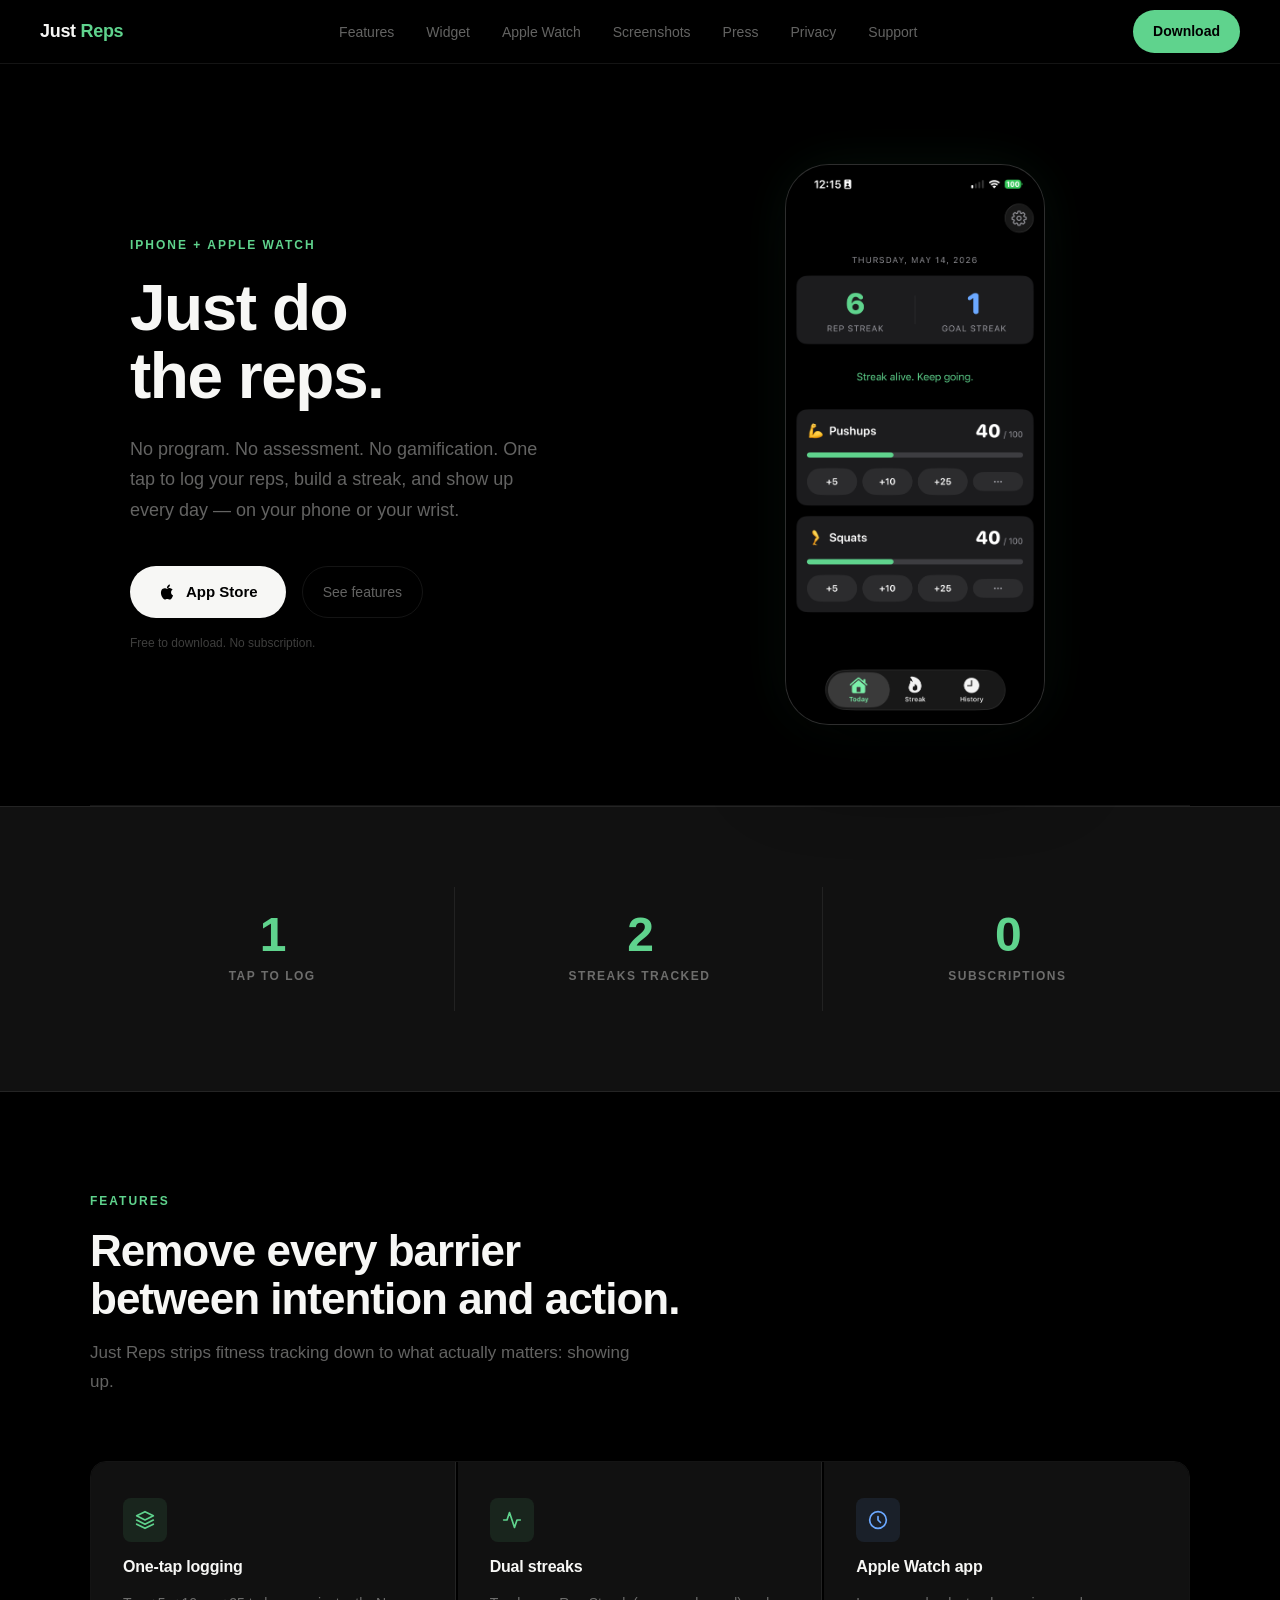
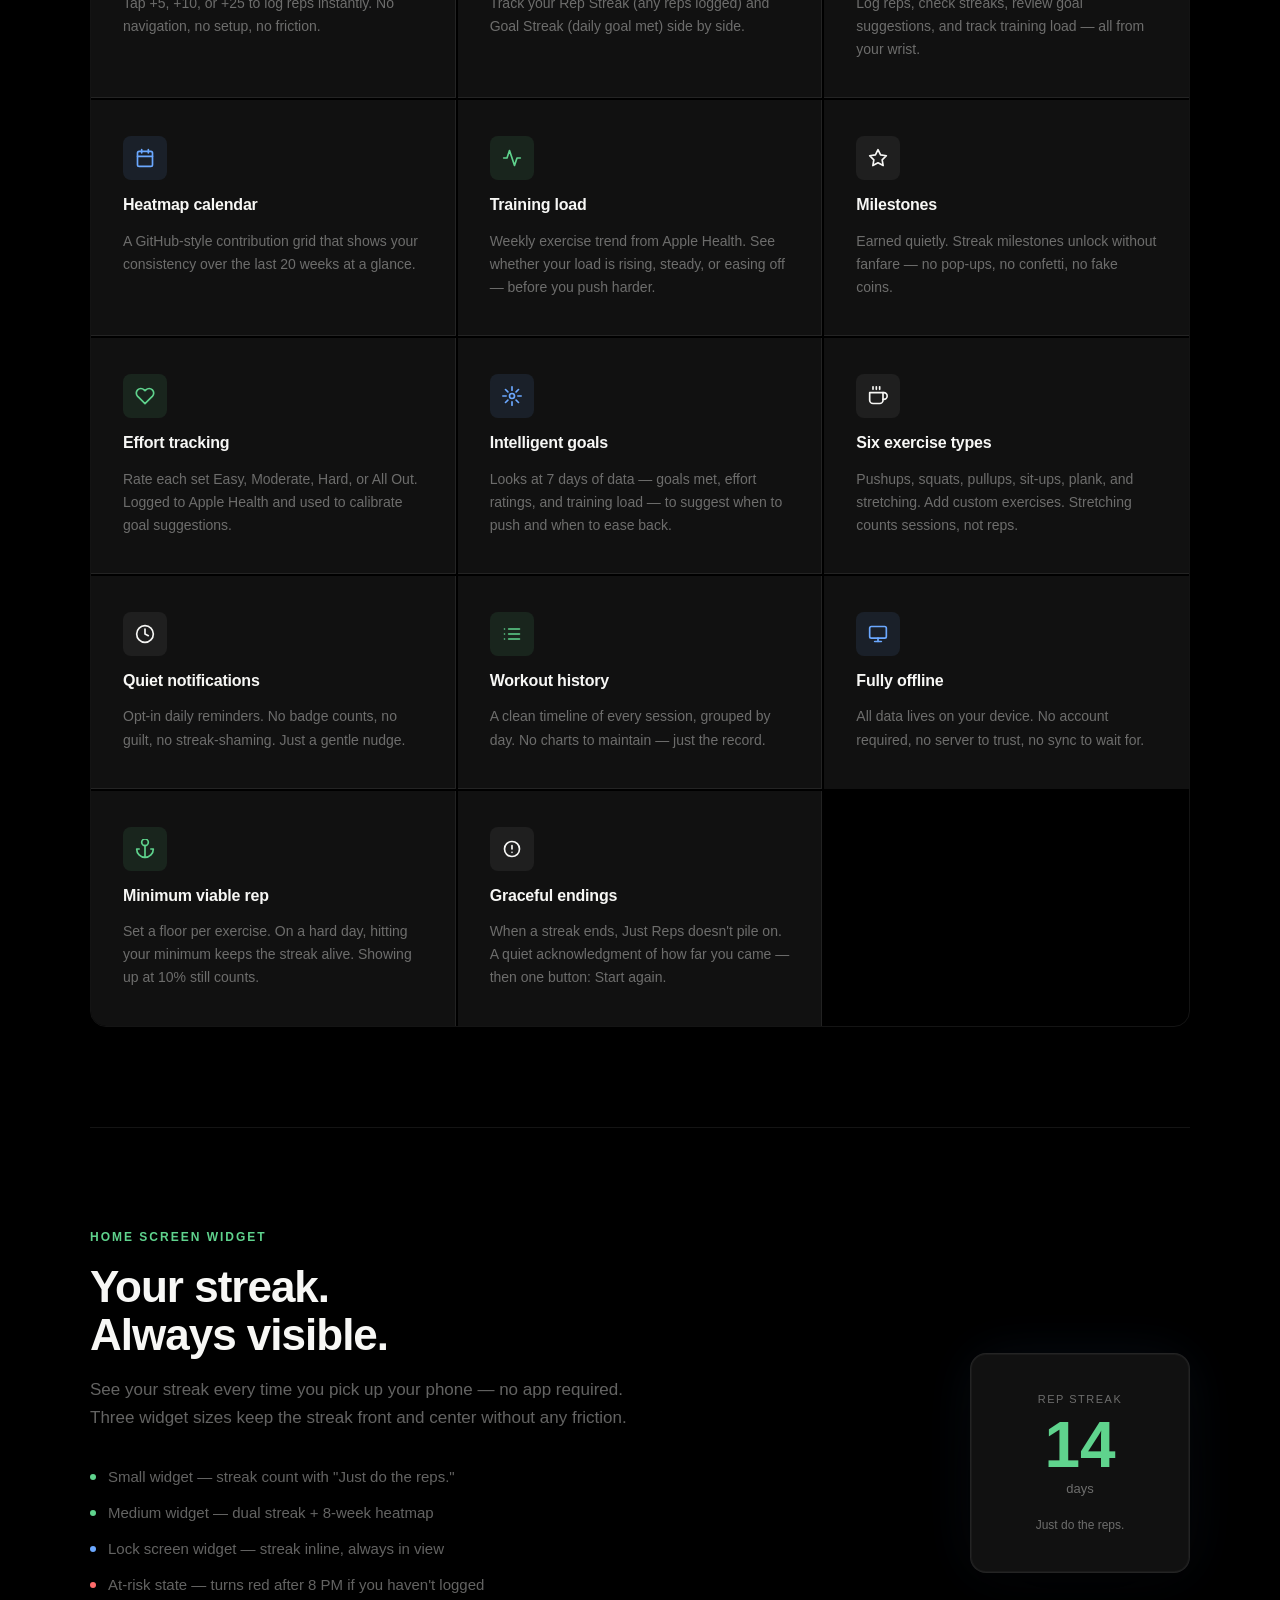
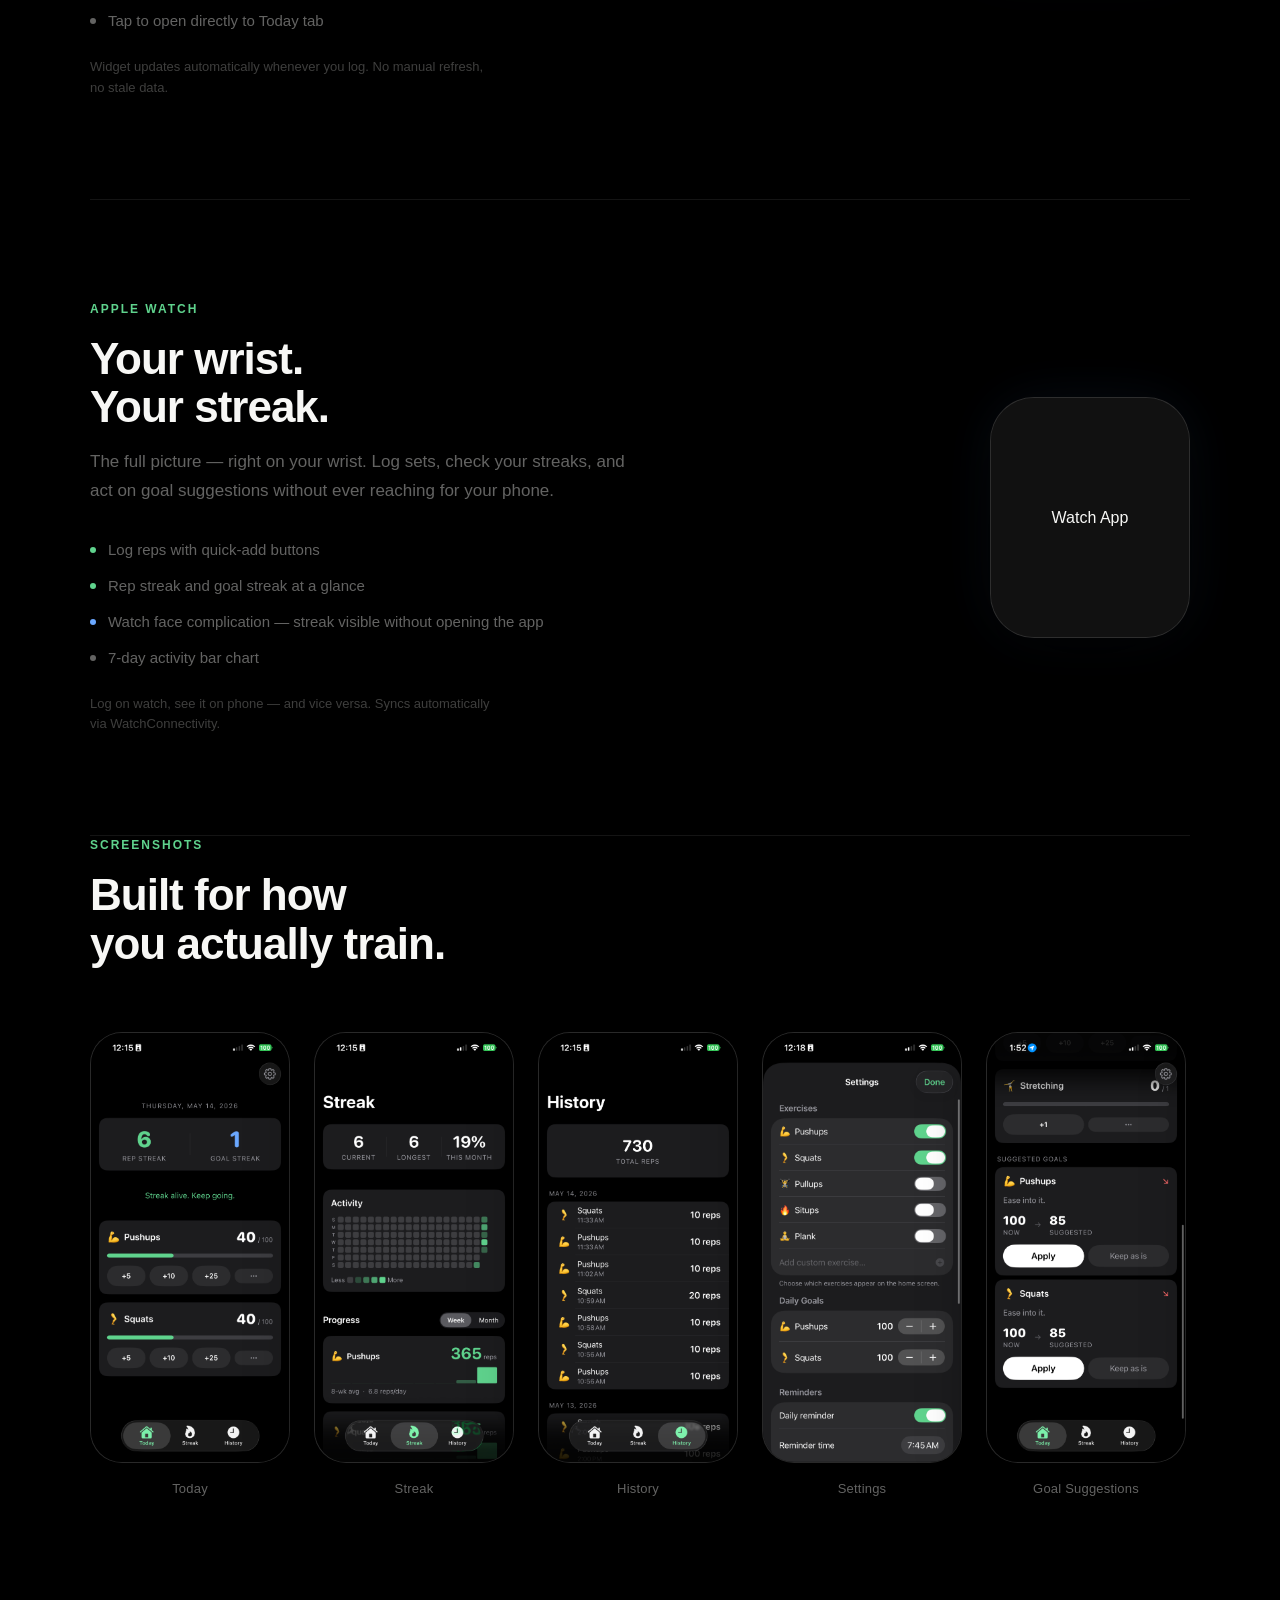
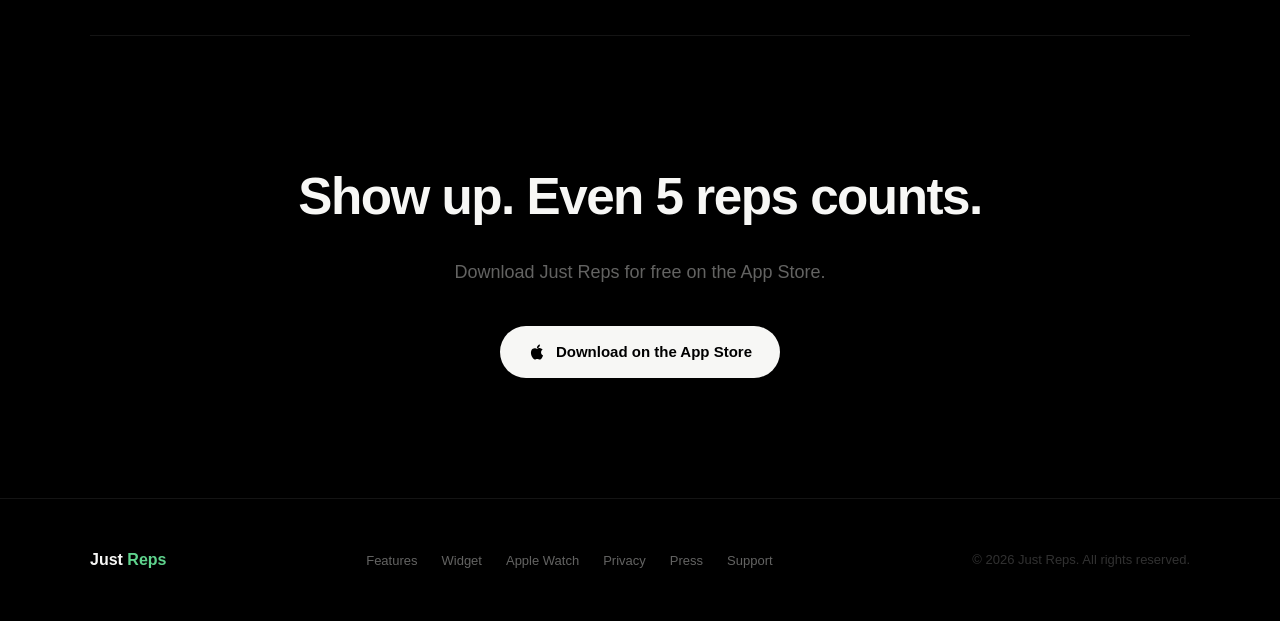
==== docs/index.html @ 051b2e80 "Update website with widget, MVR, and streak eulogy; move completed backlog items - Website: add Widg" ====
<!DOCTYPE html>
<html lang="en">
<head>
  <meta charset="UTF-8">
  <meta name="viewport" content="width=device-width, initial-scale=1.0">
  <title>Just Reps — Not a gym app. A discipline app.</title>
  <meta name="description" content="One tap to log. Build a streak. Show up every day. Just Reps is the minimalist fitness streak app for iPhone and Apple Watch.">
  <meta property="og:title" content="Just Reps">
  <meta property="og:description" content="Not a gym app. A discipline app.">
  <meta property="og:type" content="website">
  <link rel="stylesheet" href="css/style.css">
</head>
<body>

<!-- Nav -->
<nav>
  <a href="index.html" class="nav-logo">Just<span> Reps</span></a>
  <ul class="nav-links">
    <li><a href="#features">Features</a></li>
    <li><a href="#widget">Widget</a></li>
    <li><a href="#watch">Apple Watch</a></li>
    <li><a href="#screenshots">Screenshots</a></li>
    <li><a href="press.html">Press</a></li>
    <li><a href="privacy.html">Privacy</a></li>
    <li><a href="support.html">Support</a></li>
  </ul>
  <a href="#download" class="nav-cta">Download</a>
</nav>

<!-- Hero -->
<section class="hero" style="padding-top: 100px; padding-bottom: 80px;">
  <div class="hero-copy">
    <p class="hero-eyebrow">iPhone + Apple Watch</p>
    <h1>Just do<br>the reps.</h1>
    <p class="hero-sub">No program. No assessment. No gamification. One tap to log your reps, build a streak, and show up every day — on your phone or your wrist.</p>
    <div class="hero-actions">
      <a href="#download" class="btn-primary">
        <svg width="18" height="18" viewBox="0 0 24 24" fill="currentColor"><path d="M18.71 19.5c-.83 1.24-1.71 2.45-3.05 2.47-1.34.03-1.77-.79-3.29-.79-1.53 0-2 .77-3.27.82-1.31.05-2.3-1.32-3.14-2.53C4.25 17 2.94 12.45 4.7 9.39c.87-1.52 2.43-2.48 4.12-2.51 1.28-.02 2.5.87 3.29.87.78 0 2.26-1.07 3.8-.91.65.03 2.47.26 3.64 1.98-.09.06-2.17 1.28-2.15 3.81.03 3.02 2.65 4.03 2.68 4.04-.03.07-.42 1.44-1.38 2.83M13 3.5c.73-.83 1.94-1.46 2.94-1.5.13 1.17-.34 2.35-1.04 3.19-.69.85-1.83 1.51-2.95 1.42-.15-1.15.41-2.35 1.05-3.11z"/></svg>
        App Store
      </a>
      <a href="#features" class="btn-ghost">See features</a>
    </div>
    <p class="hero-disclaimer">Free to download. No subscription.</p>
  </div>

  <div class="hero-visual">
    <div class="phone-frame">
      <img src="img/today.png" alt="Just Reps home screen showing exercise cards and streak counter">
    </div>
  </div>
</section>

<div class="divider"></div>

<!-- Stat band -->
<div class="streak-band">
  <div class="streak-band-inner">
    <div class="stat-item">
      <div class="stat-number">1</div>
      <div class="stat-label">Tap to log</div>
    </div>
    <div class="stat-item">
      <div class="stat-number">2</div>
      <div class="stat-label">Streaks tracked</div>
    </div>
    <div class="stat-item">
      <div class="stat-number">0</div>
      <div class="stat-label">Subscriptions</div>
    </div>
  </div>
</div>

<!-- Features -->
<section id="features">
  <div class="section-inner">
    <p class="section-label">Features</p>
    <h2 class="section-title">Remove every barrier<br>between intention and action.</h2>
    <p class="section-sub">Just Reps strips fitness tracking down to what actually matters: showing up.</p>

    <div class="features-grid">

      <div class="feature-card">
        <div class="feature-icon">
          <svg width="20" height="20" viewBox="0 0 24 24" fill="none" stroke="#5FD38D" stroke-width="2" stroke-linecap="round" stroke-linejoin="round"><path d="M12 2L2 7l10 5 10-5-10-5z"/><path d="M2 17l10 5 10-5"/><path d="M2 12l10 5 10-5"/></svg>
        </div>
        <div class="feature-name">One-tap logging</div>
        <div class="feature-desc">Tap +5, +10, or +25 to log reps instantly. No navigation, no setup, no friction.</div>
      </div>

      <div class="feature-card">
        <div class="feature-icon">
          <svg width="20" height="20" viewBox="0 0 24 24" fill="none" stroke="#5FD38D" stroke-width="2" stroke-linecap="round" stroke-linejoin="round"><polyline points="22 12 18 12 15 21 9 3 6 12 2 12"/></svg>
        </div>
        <div class="feature-name">Dual streaks</div>
        <div class="feature-desc">Track your Rep Streak (any reps logged) and Goal Streak (daily goal met) side by side.</div>
      </div>

      <div class="feature-card">
        <div class="feature-icon blue">
          <svg width="20" height="20" viewBox="0 0 24 24" fill="none" stroke="#6BA8FF" stroke-width="2" stroke-linecap="round" stroke-linejoin="round"><circle cx="12" cy="12" r="10"/><path d="M12 8v4l3 3"/></svg>
        </div>
        <div class="feature-name">Apple Watch app</div>
        <div class="feature-desc">Log reps, check streaks, review goal suggestions, and track training load — all from your wrist.</div>
      </div>

      <div class="feature-card">
        <div class="feature-icon blue">
          <svg width="20" height="20" viewBox="0 0 24 24" fill="none" stroke="#6BA8FF" stroke-width="2" stroke-linecap="round" stroke-linejoin="round"><rect x="3" y="4" width="18" height="18" rx="2" ry="2"/><line x1="16" y1="2" x2="16" y2="6"/><line x1="8" y1="2" x2="8" y2="6"/><line x1="3" y1="10" x2="21" y2="10"/></svg>
        </div>
        <div class="feature-name">Heatmap calendar</div>
        <div class="feature-desc">A GitHub-style contribution grid that shows your consistency over the last 20 weeks at a glance.</div>
      </div>

      <div class="feature-card">
        <div class="feature-icon">
          <svg width="20" height="20" viewBox="0 0 24 24" fill="none" stroke="#5FD38D" stroke-width="2" stroke-linecap="round" stroke-linejoin="round"><path d="M22 12h-4l-3 9L9 3l-3 9H2"/></svg>
        </div>
        <div class="feature-name">Training load</div>
        <div class="feature-desc">Weekly exercise trend from Apple Health. See whether your load is rising, steady, or easing off — before you push harder.</div>
      </div>

      <div class="feature-card">
        <div class="feature-icon neutral">
          <svg width="20" height="20" viewBox="0 0 24 24" fill="none" stroke="#F7F7F5" stroke-width="2" stroke-linecap="round" stroke-linejoin="round"><polygon points="12 2 15.09 8.26 22 9.27 17 14.14 18.18 21.02 12 17.77 5.82 21.02 7 14.14 2 9.27 8.91 8.26 12 2"/></svg>
        </div>
        <div class="feature-name">Milestones</div>
        <div class="feature-desc">Earned quietly. Streak milestones unlock without fanfare — no pop-ups, no confetti, no fake coins.</div>
      </div>

      <div class="feature-card">
        <div class="feature-icon">
          <svg width="20" height="20" viewBox="0 0 24 24" fill="none" stroke="#5FD38D" stroke-width="2" stroke-linecap="round" stroke-linejoin="round"><path d="M20.84 4.61a5.5 5.5 0 0 0-7.78 0L12 5.67l-1.06-1.06a5.5 5.5 0 0 0-7.78 7.78l1.06 1.06L12 21.23l7.78-7.78 1.06-1.06a5.5 5.5 0 0 0 0-7.78z"/></svg>
        </div>
        <div class="feature-name">Effort tracking</div>
        <div class="feature-desc">Rate each set Easy, Moderate, Hard, or All Out. Logged to Apple Health and used to calibrate goal suggestions.</div>
      </div>

      <div class="feature-card">
        <div class="feature-icon blue">
          <svg width="20" height="20" viewBox="0 0 24 24" fill="none" stroke="#6BA8FF" stroke-width="2" stroke-linecap="round" stroke-linejoin="round"><circle cx="12" cy="12" r="3"/><path d="M12 1v4M12 19v4M4.22 4.22l2.83 2.83M16.95 16.95l2.83 2.83M1 12h4M19 12h4M4.22 19.78l2.83-2.83M16.95 7.05l2.83-2.83"/></svg>
        </div>
        <div class="feature-name">Intelligent goals</div>
        <div class="feature-desc">Looks at 7 days of data — goals met, effort ratings, and training load — to suggest when to push and when to ease back.</div>
      </div>

      <div class="feature-card">
        <div class="feature-icon neutral">
          <svg width="20" height="20" viewBox="0 0 24 24" fill="none" stroke="#F7F7F5" stroke-width="2" stroke-linecap="round" stroke-linejoin="round"><path d="M18 8h1a4 4 0 0 1 0 8h-1"/><path d="M2 8h16v9a4 4 0 0 1-4 4H6a4 4 0 0 1-4-4V8z"/><line x1="6" y1="1" x2="6" y2="4"/><line x1="10" y1="1" x2="10" y2="4"/><line x1="14" y1="1" x2="14" y2="4"/></svg>
        </div>
        <div class="feature-name">Six exercise types</div>
        <div class="feature-desc">Pushups, squats, pullups, sit-ups, plank, and stretching. Add custom exercises. Stretching counts sessions, not reps.</div>
      </div>

      <div class="feature-card">
        <div class="feature-icon neutral">
          <svg width="20" height="20" viewBox="0 0 24 24" fill="none" stroke="#F7F7F5" stroke-width="2" stroke-linecap="round" stroke-linejoin="round"><circle cx="12" cy="12" r="10"/><polyline points="12 6 12 12 16 14"/></svg>
        </div>
        <div class="feature-name">Quiet notifications</div>
        <div class="feature-desc">Opt-in daily reminders. No badge counts, no guilt, no streak-shaming. Just a gentle nudge.</div>
      </div>

      <div class="feature-card">
        <div class="feature-icon">
          <svg width="20" height="20" viewBox="0 0 24 24" fill="none" stroke="#5FD38D" stroke-width="2" stroke-linecap="round" stroke-linejoin="round"><line x1="8" y1="6" x2="21" y2="6"/><line x1="8" y1="12" x2="21" y2="12"/><line x1="8" y1="18" x2="21" y2="18"/><line x1="3" y1="6" x2="3.01" y2="6"/><line x1="3" y1="12" x2="3.01" y2="12"/><line x1="3" y1="18" x2="3.01" y2="18"/></svg>
        </div>
        <div class="feature-name">Workout history</div>
        <div class="feature-desc">A clean timeline of every session, grouped by day. No charts to maintain — just the record.</div>
      </div>

      <div class="feature-card">
        <div class="feature-icon blue">
          <svg width="20" height="20" viewBox="0 0 24 24" fill="none" stroke="#6BA8FF" stroke-width="2" stroke-linecap="round" stroke-linejoin="round"><rect x="2" y="3" width="20" height="14" rx="2" ry="2"/><line x1="8" y1="21" x2="16" y2="21"/><line x1="12" y1="17" x2="12" y2="21"/></svg>
        </div>
        <div class="feature-name">Fully offline</div>
        <div class="feature-desc">All data lives on your device. No account required, no server to trust, no sync to wait for.</div>
      </div>

      <div class="feature-card">
        <div class="feature-icon">
          <svg width="20" height="20" viewBox="0 0 24 24" fill="none" stroke="#5FD38D" stroke-width="2" stroke-linecap="round" stroke-linejoin="round"><path d="M12 22V8"/><path d="M5 12H2a10 10 0 0 0 20 0h-3"/><path d="M12 8a4 4 0 1 0 0-8 4 4 0 0 0 0 8z"/></svg>
        </div>
        <div class="feature-name">Minimum viable rep</div>
        <div class="feature-desc">Set a floor per exercise. On a hard day, hitting your minimum keeps the streak alive. Showing up at 10% still counts.</div>
      </div>

      <div class="feature-card">
        <div class="feature-icon neutral">
          <svg width="20" height="20" viewBox="0 0 24 24" fill="none" stroke="#F7F7F5" stroke-width="2" stroke-linecap="round" stroke-linejoin="round"><path d="M3 12a9 9 0 1 0 18 0 9 9 0 0 0-18 0"/><path d="M12 8v4"/><path d="M12 16h.01"/></svg>
        </div>
        <div class="feature-name">Graceful endings</div>
        <div class="feature-desc">When a streak ends, Just Reps doesn't pile on. A quiet acknowledgment of how far you came — then one button: Start again.</div>
      </div>

    </div>
  </div>
</section>

<div class="divider"></div>

<!-- Widget -->
<section id="widget">
  <div class="section-inner watch-section">

    <div class="watch-copy">
      <p class="section-label">Home Screen Widget</p>
      <h2 class="section-title">Your streak.<br>Always visible.</h2>
      <p class="section-sub">See your streak every time you pick up your phone — no app required. Three widget sizes keep the streak front and center without any friction.</p>
      <ul class="watch-feature-list">
        <li>
          <span class="wfl-dot" style="background: var(--green)"></span>
          Small widget — streak count with "Just do the reps."
        </li>
        <li>
          <span class="wfl-dot" style="background: var(--green)"></span>
          Medium widget — dual streak + 8-week heatmap
        </li>
        <li>
          <span class="wfl-dot" style="background: var(--blue)"></span>
          Lock screen widget — streak inline, always in view
        </li>
        <li>
          <span class="wfl-dot" style="background: var(--danger)"></span>
          At-risk state — turns red after 8 PM if you haven't logged
        </li>
        <li>
          <span class="wfl-dot" style="background: var(--muted)"></span>
          Tap to open directly to Today tab
        </li>
      </ul>
      <p class="watch-sync-note">Widget updates automatically whenever you log. No manual refresh, no stale data.</p>
    </div>

    <div class="watch-visual">
      <div class="watch-frame" style="background: var(--dark-bg); border-radius: var(--radius-card); width: 220px; height: 220px; display: flex; align-items: center; justify-content: center; border: 1px solid var(--border);">
        <div style="text-align: center;">
          <div style="font-size: 11px; letter-spacing: 1.5px; color: var(--muted); margin-bottom: 4px;">REP STREAK</div>
          <div style="font-size: 64px; font-weight: 800; color: var(--green); line-height: 1;">14</div>
          <div style="font-size: 13px; color: var(--muted); margin-top: 2px;">days</div>
          <div style="font-size: 12px; color: var(--muted); margin-top: 16px;">Just do the reps.</div>
        </div>
      </div>
    </div>

  </div>
</section>

<div class="divider"></div>

<!-- Apple Watch -->
<section id="watch">
  <div class="section-inner watch-section">

    <div class="watch-copy">
      <p class="section-label">Apple Watch</p>
      <h2 class="section-title">Your wrist.<br>Your streak.</h2>
      <p class="section-sub">The full picture — right on your wrist. Log sets, check your streaks, and act on goal suggestions without ever reaching for your phone.</p>
      <ul class="watch-feature-list">
        <li>
          <span class="wfl-dot" style="background: var(--green)"></span>
          Log reps with quick-add buttons
        </li>
        <li>
          <span class="wfl-dot" style="background: var(--green)"></span>
          Rep streak and goal streak at a glance
        </li>
        <li>
          <span class="wfl-dot" style="background: var(--blue)"></span>
          Watch face complication — streak visible without opening the app
        </li>
        <li>
          <span class="wfl-dot" style="background: var(--muted)"></span>
          7-day activity bar chart
        </li>
      </ul>
      <p class="watch-sync-note">Log on watch, see it on phone — and vice versa. Syncs automatically via WatchConnectivity.</p>
    </div>

    <div class="watch-visual">
      <div class="watch-frame">
        <div class="watch-placeholder">
          <div class="placeholder-dot"></div>
          <span class="placeholder-label">Watch App</span>
          <div class="placeholder-dot"></div>
        </div>
      </div>
    </div>

  </div>
</section>

<div class="divider"></div>

<!-- Screenshots -->
<section id="screenshots">
  <div class="section-inner">
    <p class="section-label">Screenshots</p>
    <h2 class="section-title">Built for how<br>you actually train.</h2>

    <div class="screenshots-row">

      <div class="screenshot-item">
        <div class="screenshot-phone">
          <img src="img/today.png" alt="Today screen with exercise cards">
        </div>
        <span class="screenshot-caption">Today</span>
      </div>

      <div class="screenshot-item">
        <div class="screenshot-phone">
          <img src="img/streaks.png" alt="Streak view with heatmap calendar">
        </div>
        <span class="screenshot-caption">Streak</span>
      </div>

      <div class="screenshot-item">
        <div class="screenshot-phone">
          <img src="img/history.png" alt="History timeline grouped by day">
        </div>
        <span class="screenshot-caption">History</span>
      </div>

      <div class="screenshot-item">
        <div class="screenshot-phone">
          <img src="img/settings.png" alt="Settings screen">
        </div>
        <span class="screenshot-caption">Settings</span>
      </div>

      <div class="screenshot-item">
        <div class="screenshot-phone">
          <img src="img/goal_suggestions.png" alt="Goal suggestions based on training data">
        </div>
        <span class="screenshot-caption">Goal Suggestions</span>
      </div>

      <div class="screenshot-item">
        <div class="screenshot-watch">
          <img src="img/watch.png" alt="Apple Watch app showing streaks">
        </div>
        <span class="screenshot-caption">Apple Watch</span>
      </div>

      <div class="screenshot-item">
        <div class="screenshot-phone" style="display: flex; align-items: center; justify-content: center; background: var(--dark-bg);">
          <div style="text-align: center; padding: 24px;">
            <div style="font-size: 10px; letter-spacing: 1.5px; color: var(--muted); margin-bottom: 4px;">REP STREAK</div>
            <div style="font-size: 48px; font-weight: 800; color: var(--green); line-height: 1;">14</div>
            <div style="font-size: 12px; color: var(--muted); margin-top: 2px;">days</div>
            <div style="font-size: 11px; color: var(--muted); margin-top: 14px;">Just do the reps.</div>
          </div>
        </div>
        <span class="screenshot-caption">Widget</span>
      </div>

    </div>
  </div>
</section>

<div class="divider"></div>

<!-- Download CTA -->
<div class="cta-section" id="download">
  <h2>Show up. Even 5 reps counts.</h2>
  <p>Download Just Reps for free on the App Store.</p>
  <a href="#" class="btn-primary" style="display: inline-flex;">
    <svg width="18" height="18" viewBox="0 0 24 24" fill="currentColor"><path d="M18.71 19.5c-.83 1.24-1.71 2.45-3.05 2.47-1.34.03-1.77-.79-3.29-.79-1.53 0-2 .77-3.27.82-1.31.05-2.3-1.32-3.14-2.53C4.25 17 2.94 12.45 4.7 9.39c.87-1.52 2.43-2.48 4.12-2.51 1.28-.02 2.5.87 3.29.87.78 0 2.26-1.07 3.8-.91.65.03 2.47.26 3.64 1.98-.09.06-2.17 1.28-2.15 3.81.03 3.02 2.65 4.03 2.68 4.04-.03.07-.42 1.44-1.38 2.83M13 3.5c.73-.83 1.94-1.46 2.94-1.5.13 1.17-.34 2.35-1.04 3.19-.69.85-1.83 1.51-2.95 1.42-.15-1.15.41-2.35 1.05-3.11z"/></svg>
    Download on the App Store
  </a>
</div>

<!-- Footer -->
<footer>
  <div class="footer-inner">
    <span class="footer-logo">Just<span> Reps</span></span>
    <ul class="footer-links">
      <li><a href="#features">Features</a></li>
      <li><a href="#widget">Widget</a></li>
      <li><a href="#watch">Apple Watch</a></li>
      <li><a href="privacy.html">Privacy</a></li>
      <li><a href="press.html">Press</a></li>
      <li><a href="support.html">Support</a></li>
    </ul>
    <span class="footer-copy">&copy; 2026 Just Reps. All rights reserved.</span>
  </div>
</footer>

</body>
</html>
---- docs/css/style.css ----
/* Just Reps — Website Styles */

:root {
  --black:       #000000;
  --dark-bg:     #111111;
  --off-white:   #F7F7F5;
  --green:       #5FD38D;
  --blue:        #6BA8FF;
  --danger:      #FF6B6B;
  --muted:       rgba(247, 247, 245, 0.4);
  --border:      rgba(247, 247, 245, 0.08);

  --font: -apple-system, BlinkMacSystemFont, 'Segoe UI', Helvetica, Arial, sans-serif;

  --radius-pill: 999px;
  --radius-card: 16px;
  --radius-sm:   8px;
}

*, *::before, *::after { box-sizing: border-box; margin: 0; padding: 0; }

html { scroll-behavior: smooth; }

body {
  font-family: var(--font);
  background: var(--black);
  color: var(--off-white);
  font-size: 16px;
  line-height: 1.6;
  -webkit-font-smoothing: antialiased;
}

a { color: inherit; text-decoration: none; }

/* ─── Nav ─── */

nav {
  position: sticky;
  top: 0;
  z-index: 100;
  display: flex;
  align-items: center;
  justify-content: space-between;
  padding: 0 40px;
  height: 64px;
  background: rgba(0, 0, 0, 0.85);
  backdrop-filter: saturate(180%) blur(20px);
  -webkit-backdrop-filter: saturate(180%) blur(20px);
  border-bottom: 1px solid var(--border);
}

.nav-logo {
  font-size: 18px;
  font-weight: 700;
  letter-spacing: -0.3px;
  color: var(--off-white);
}

.nav-logo span { color: var(--green); }

.nav-links {
  display: flex;
  align-items: center;
  gap: 32px;
  list-style: none;
}

.nav-links a {
  font-size: 14px;
  color: var(--muted);
  transition: color 0.2s;
}

.nav-links a:hover { color: var(--off-white); }

.nav-cta {
  display: inline-flex;
  align-items: center;
  gap: 8px;
  padding: 10px 20px;
  background: var(--green);
  color: var(--black);
  font-size: 14px;
  font-weight: 600;
  border-radius: var(--radius-pill);
  transition: opacity 0.2s;
}

.nav-cta:hover { opacity: 0.85; }

/* ─── Hero ─── */

.hero {
  display: grid;
  grid-template-columns: 1fr 1fr;
  align-items: center;
  gap: 80px;
  max-width: 1100px;
  margin: 0 auto;
  padding: 120px 40px 100px;
}

.hero-eyebrow {
  font-size: 12px;
  font-weight: 600;
  letter-spacing: 2px;
  text-transform: uppercase;
  color: var(--green);
  margin-bottom: 20px;
}

.hero h1 {
  font-size: clamp(40px, 5vw, 64px);
  font-weight: 800;
  line-height: 1.05;
  letter-spacing: -1.5px;
  color: var(--off-white);
  margin-bottom: 24px;
}

.hero-sub {
  font-size: 18px;
  color: var(--muted);
  line-height: 1.7;
  margin-bottom: 40px;
  max-width: 420px;
}

.hero-actions {
  display: flex;
  align-items: center;
  gap: 16px;
  flex-wrap: wrap;
}

.btn-primary {
  display: inline-flex;
  align-items: center;
  gap: 10px;
  padding: 14px 28px;
  background: var(--off-white);
  color: var(--black);
  font-size: 15px;
  font-weight: 700;
  border-radius: var(--radius-pill);
  transition: opacity 0.2s;
}

.btn-primary:hover { opacity: 0.88; }

.btn-ghost {
  display: inline-flex;
  align-items: center;
  gap: 6px;
  padding: 14px 20px;
  font-size: 14px;
  color: var(--muted);
  border-radius: var(--radius-pill);
  border: 1px solid var(--border);
  transition: color 0.2s, border-color 0.2s;
}

.btn-ghost:hover { color: var(--off-white); border-color: rgba(247, 247, 245, 0.2); }

.hero-disclaimer {
  margin-top: 16px;
  font-size: 12px;
  color: rgba(247, 247, 245, 0.25);
}

/* ─── Phone mockup / placeholder ─── */

.hero-visual {
  display: flex;
  justify-content: center;
  align-items: flex-start;
}

.phone-frame {
  position: relative;
  width: 260px;
  border-radius: 44px;
  border: 1.5px solid rgba(255, 255, 255, 0.12);
  background: var(--dark-bg);
  overflow: hidden;
  box-shadow:
    0 0 0 1px rgba(255,255,255,0.04) inset,
    0 40px 80px rgba(0,0,0,0.7),
    0 0 60px rgba(95, 211, 141, 0.08);
}

.phone-frame img {
  display: block;
  width: 100%;
  height: auto;
}

.phone-placeholder {
  width: 100%;
  aspect-ratio: 390 / 844;
  background: var(--dark-bg);
  display: flex;
  flex-direction: column;
  align-items: center;
  justify-content: center;
  gap: 12px;
}

.phone-placeholder .placeholder-dot {
  width: 32px;
  height: 4px;
  border-radius: 2px;
  background: var(--border);
}

.phone-placeholder .placeholder-label {
  font-size: 11px;
  letter-spacing: 1.5px;
  text-transform: uppercase;
  color: rgba(247, 247, 245, 0.15);
}

/* ─── Section wrapper ─── */

section {
  padding: 100px 40px;
}

.section-inner {
  max-width: 1100px;
  margin: 0 auto;
}

.section-label {
  font-size: 12px;
  font-weight: 600;
  letter-spacing: 2px;
  text-transform: uppercase;
  color: var(--green);
  margin-bottom: 16px;
}

.section-title {
  font-size: clamp(28px, 3.5vw, 44px);
  font-weight: 800;
  letter-spacing: -1px;
  line-height: 1.1;
  color: var(--off-white);
  margin-bottom: 16px;
}

.section-sub {
  font-size: 17px;
  color: var(--muted);
  line-height: 1.7;
  max-width: 540px;
}

/* ─── Divider ─── */

.divider {
  max-width: 1100px;
  margin: 0 auto;
  height: 1px;
  background: var(--border);
}

/* ─── Features ─── */

#features { background: var(--black); }

.features-grid {
  display: grid;
  grid-template-columns: repeat(3, 1fr);
  gap: 2px;
  margin-top: 64px;
  border-radius: var(--radius-card);
  overflow: hidden;
  border: 1px solid var(--border);
}

.feature-card {
  background: var(--dark-bg);
  padding: 36px 32px;
  display: flex;
  flex-direction: column;
  gap: 12px;
  border-right: 1px solid var(--border);
  border-bottom: 1px solid var(--border);
}

.feature-card:nth-child(3n) { border-right: none; }
.feature-card:nth-last-child(-n+3) { border-bottom: none; }

.feature-icon {
  width: 44px;
  height: 44px;
  border-radius: var(--radius-sm);
  background: rgba(95, 211, 141, 0.1);
  display: flex;
  align-items: center;
  justify-content: center;
  font-size: 20px;
  flex-shrink: 0;
}

.feature-icon.blue { background: rgba(107, 168, 255, 0.1); }
.feature-icon.neutral { background: rgba(247, 247, 245, 0.06); }

.feature-name {
  font-size: 16px;
  font-weight: 700;
  color: var(--off-white);
  letter-spacing: -0.2px;
}

.feature-desc {
  font-size: 14px;
  color: var(--muted);
  line-height: 1.65;
}

/* ─── Apple Watch section ─── */

#watch { background: var(--black); }

.watch-section {
  display: grid;
  grid-template-columns: 1fr auto;
  align-items: center;
  gap: 80px;
}

.watch-feature-list {
  list-style: none;
  margin: 32px 0 24px;
  display: flex;
  flex-direction: column;
  gap: 12px;
}

.watch-feature-list li {
  display: flex;
  align-items: center;
  gap: 12px;
  font-size: 15px;
  color: var(--muted);
}

.wfl-dot {
  flex-shrink: 0;
  width: 6px;
  height: 6px;
  border-radius: 50%;
}

.watch-sync-note {
  font-size: 13px;
  color: rgba(247, 247, 245, 0.25);
  line-height: 1.6;
  max-width: 400px;
}

.watch-visual {
  display: flex;
  justify-content: center;
  align-items: center;
}

.watch-frame {
  width: 200px;
  border-radius: 44px;
  border: 1.5px solid rgba(255, 255, 255, 0.12);
  background: var(--dark-bg);
  overflow: hidden;
  box-shadow:
    0 0 0 1px rgba(255,255,255,0.04) inset,
    0 40px 80px rgba(0,0,0,0.7),
    0 0 60px rgba(107, 168, 255, 0.08);
}

.watch-frame img {
  display: block;
  width: 100%;
  height: auto;
}

.watch-placeholder {
  width: 100%;
  aspect-ratio: 44 / 53;
  background: var(--dark-bg);
  display: flex;
  flex-direction: column;
  align-items: center;
  justify-content: center;
  gap: 12px;
}

/* ─── Screenshots ─── */

#screenshots { background: var(--black); padding-top: 0; }

.screenshots-row {
  display: flex;
  gap: 24px;
  margin-top: 64px;
  overflow-x: auto;
  padding-bottom: 4px;
  scrollbar-width: none;
}

.screenshots-row::-webkit-scrollbar { display: none; }

.screenshot-item {
  flex-shrink: 0;
  display: flex;
  flex-direction: column;
  align-items: center;
  gap: 16px;
}

.screenshot-phone {
  width: 200px;
  border-radius: 32px;
  border: 1.5px solid rgba(255,255,255,0.1);
  background: var(--dark-bg);
  overflow: hidden;
  box-shadow: 0 20px 60px rgba(0,0,0,0.6);
}

.screenshot-phone img {
  display: block;
  width: 100%;
  height: auto;
}

.screenshot-phone .phone-placeholder {
  aspect-ratio: 390 / 844;
}

.screenshot-caption {
  font-size: 13px;
  color: var(--muted);
  text-align: center;
  letter-spacing: 0.2px;
}

.screenshot-watch {
  width: 140px;
  border-radius: 32px;
  border: 1.5px solid rgba(255,255,255,0.1);
  background: var(--dark-bg);
  overflow: hidden;
  box-shadow: 0 20px 60px rgba(0,0,0,0.6);
  align-self: flex-start;
}

.watch-placeholder-sm {
  width: 100%;
  aspect-ratio: 44 / 53;
  background: var(--dark-bg);
  display: flex;
  align-items: center;
  justify-content: center;
}

.watch-placeholder-sm .placeholder-label {
  font-size: 11px;
  letter-spacing: 1.5px;
  text-transform: uppercase;
  color: rgba(247, 247, 245, 0.15);
}

/* ─── Streak band ─── */

.streak-band {
  background: var(--dark-bg);
  border-top: 1px solid var(--border);
  border-bottom: 1px solid var(--border);
  padding: 80px 40px;
}

.streak-band-inner {
  max-width: 1100px;
  margin: 0 auto;
  display: grid;
  grid-template-columns: 1fr 1fr 1fr;
  gap: 2px;
  text-align: center;
}

.stat-item {
  padding: 24px;
  border-right: 1px solid var(--border);
}

.stat-item:last-child { border-right: none; }

.stat-number {
  font-size: 48px;
  font-weight: 800;
  letter-spacing: -2px;
  line-height: 1;
  color: var(--green);
}

.stat-label {
  margin-top: 8px;
  font-size: 12px;
  letter-spacing: 1.5px;
  text-transform: uppercase;
  color: var(--muted);
  font-weight: 600;
}

/* ─── CTA ─── */

.cta-section {
  text-align: center;
  padding: 120px 40px;
  background: var(--black);
}

.cta-section h2 {
  font-size: clamp(32px, 4vw, 56px);
  font-weight: 800;
  letter-spacing: -1.5px;
  color: var(--off-white);
  margin-bottom: 20px;
}

.cta-section p {
  font-size: 18px;
  color: var(--muted);
  margin-bottom: 40px;
}

/* ─── Footer ─── */

footer {
  border-top: 1px solid var(--border);
  padding: 48px 40px;
}

.footer-inner {
  max-width: 1100px;
  margin: 0 auto;
  display: flex;
  align-items: center;
  justify-content: space-between;
  gap: 24px;
  flex-wrap: wrap;
}

.footer-logo {
  font-size: 16px;
  font-weight: 700;
  color: var(--off-white);
}

.footer-logo span { color: var(--green); }

.footer-links {
  display: flex;
  gap: 24px;
  list-style: none;
}

.footer-links a {
  font-size: 13px;
  color: var(--muted);
  transition: color 0.2s;
}

.footer-links a:hover { color: var(--off-white); }

.footer-copy {
  font-size: 13px;
  color: rgba(247, 247, 245, 0.2);
}

/* ─── Page header (inner pages) ─── */

.page-header {
  max-width: 800px;
  margin: 0 auto;
  padding: 80px 40px 60px;
}

.page-header h1 {
  font-size: clamp(28px, 4vw, 48px);
  font-weight: 800;
  letter-spacing: -1px;
  color: var(--off-white);
  margin-bottom: 12px;
}

.page-header .subtitle {
  font-size: 16px;
  color: var(--muted);
}

/* ─── Prose (privacy, press) ─── */

.prose {
  max-width: 800px;
  margin: 0 auto;
  padding: 0 40px 100px;
}

.prose h2 {
  font-size: 22px;
  font-weight: 700;
  color: var(--off-white);
  margin: 48px 0 12px;
  letter-spacing: -0.3px;
}

.prose h3 {
  font-size: 16px;
  font-weight: 600;
  color: var(--off-white);
  margin: 28px 0 8px;
}

.prose p {
  font-size: 16px;
  color: var(--muted);
  line-height: 1.75;
  margin-bottom: 16px;
}

.prose ul {
  padding-left: 0;
  list-style: none;
  margin-bottom: 16px;
}

.prose ul li {
  font-size: 16px;
  color: var(--muted);
  line-height: 1.75;
  padding-left: 20px;
  position: relative;
  margin-bottom: 8px;
}

.prose ul li::before {
  content: '—';
  position: absolute;
  left: 0;
  color: var(--green);
  font-weight: 700;
}

.prose strong { color: var(--off-white); font-weight: 600; }

.prose a { color: var(--green); text-decoration: underline; text-underline-offset: 3px; }

.prose .meta {
  font-size: 13px;
  color: rgba(247, 247, 245, 0.25);
  letter-spacing: 0.3px;
}

.prose hr {
  border: none;
  border-top: 1px solid var(--border);
  margin: 40px 0;
}

/* ─── Press callout ─── */

.press-callout {
  background: var(--dark-bg);
  border-radius: var(--radius-card);
  border: 1px solid var(--border);
  padding: 32px;
  margin: 40px 0;
  display: flex;
  flex-direction: column;
  gap: 8px;
}

.press-callout .label {
  font-size: 11px;
  font-weight: 600;
  letter-spacing: 2px;
  text-transform: uppercase;
  color: var(--green);
}

.press-callout .value {
  font-size: 15px;
  color: var(--off-white);
}

/* ─── Responsive ─── */

@media (max-width: 800px) {
  nav { padding: 0 20px; }
  .nav-links { display: none; }

  .hero {
    grid-template-columns: 1fr;
    padding: 80px 24px 60px;
    gap: 60px;
    text-align: center;
  }

  .hero-sub { max-width: 100%; }
  .hero-actions { justify-content: center; }
  .hero-visual { justify-content: center; }

  section { padding: 72px 24px; }

  .features-grid {
    grid-template-columns: 1fr;
  }

  .feature-card {
    border-right: none;
  }

  .watch-section {
    grid-template-columns: 1fr;
    gap: 48px;
    text-align: center;
  }

  .watch-feature-list { align-items: center; }
  .watch-sync-note { max-width: 100%; margin: 0 auto; }
  .watch-visual { justify-content: center; }

  .screenshots-row { padding: 0 24px 4px; margin-top: 48px; }

  .streak-band { padding: 60px 24px; }
  .streak-band-inner { grid-template-columns: 1fr; }
  .stat-item { border-right: none; border-bottom: 1px solid var(--border); }
  .stat-item:last-child { border-bottom: none; }

  .pricing-grid { grid-template-columns: 1fr; max-width: 100%; }

  .footer-inner { flex-direction: column; align-items: flex-start; gap: 16px; }

  .page-header { padding: 60px 24px 40px; }
  .prose { padding: 0 24px 80px; }
}
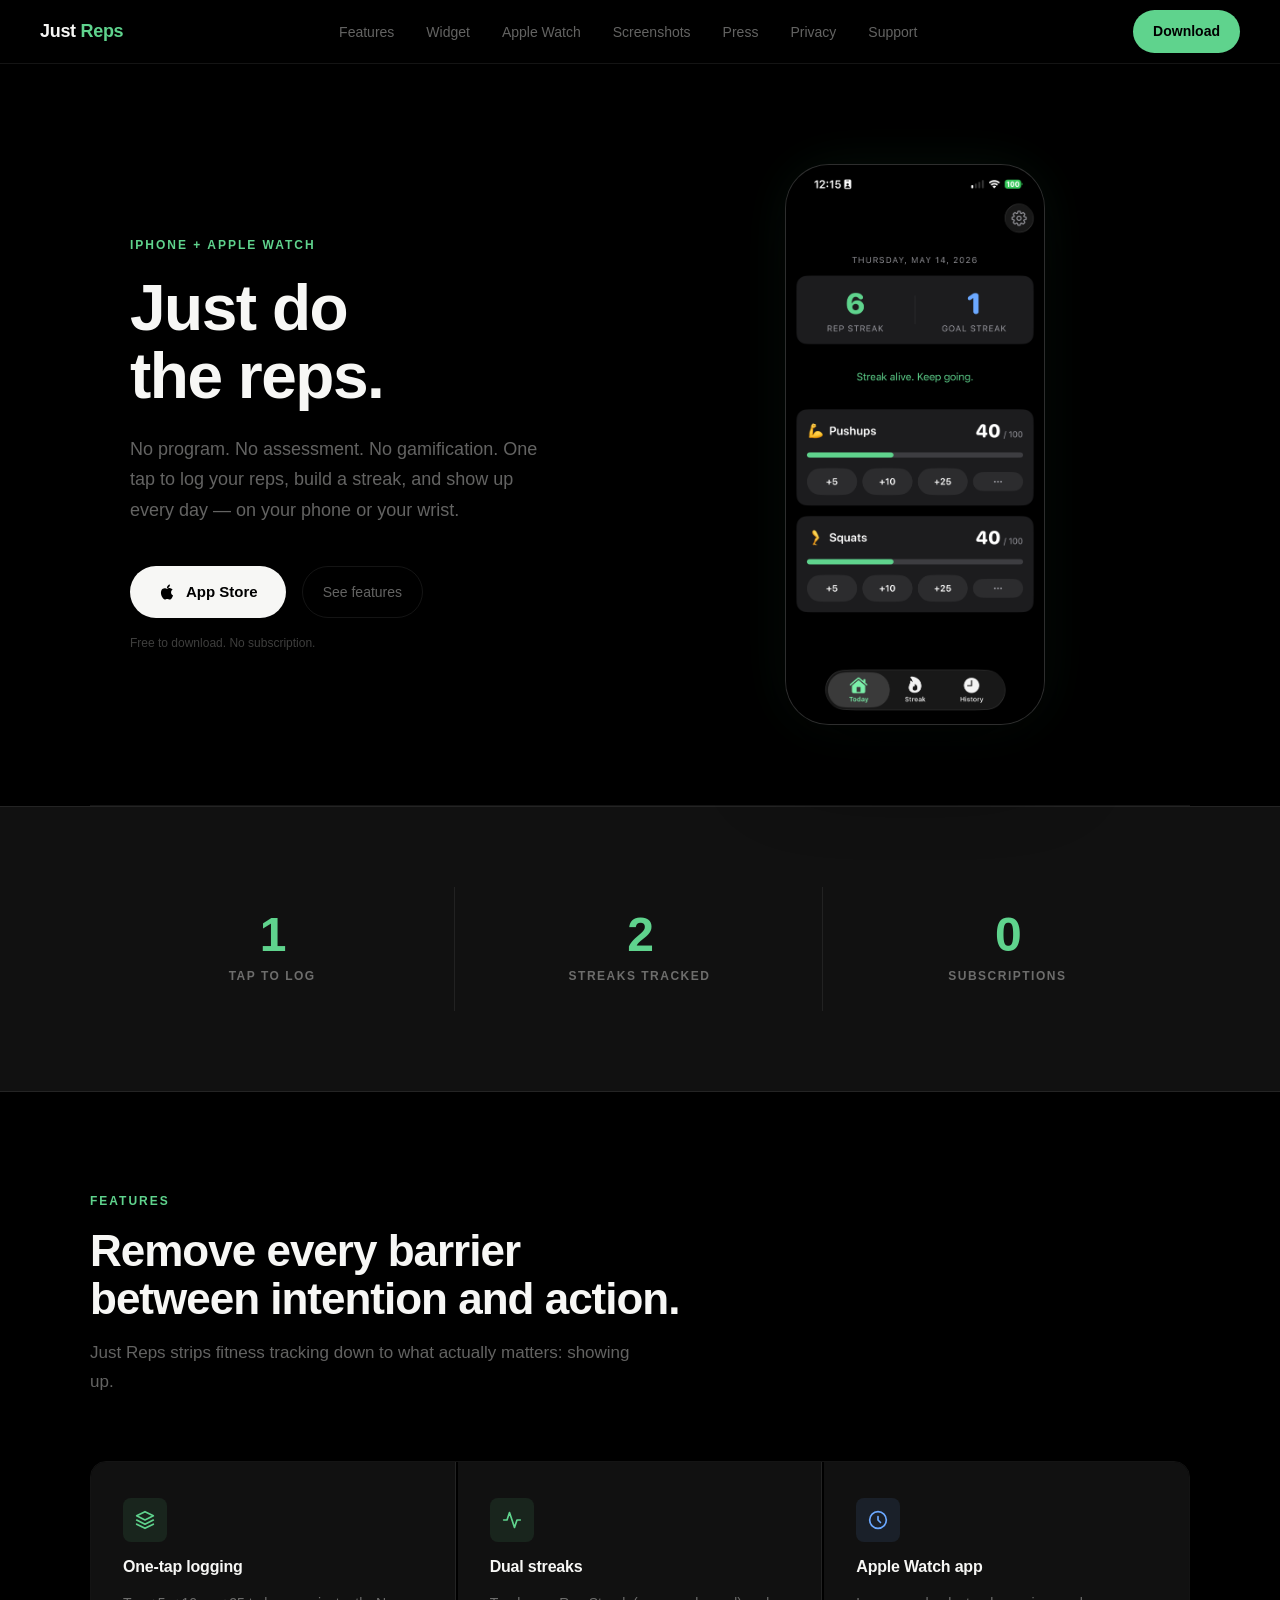
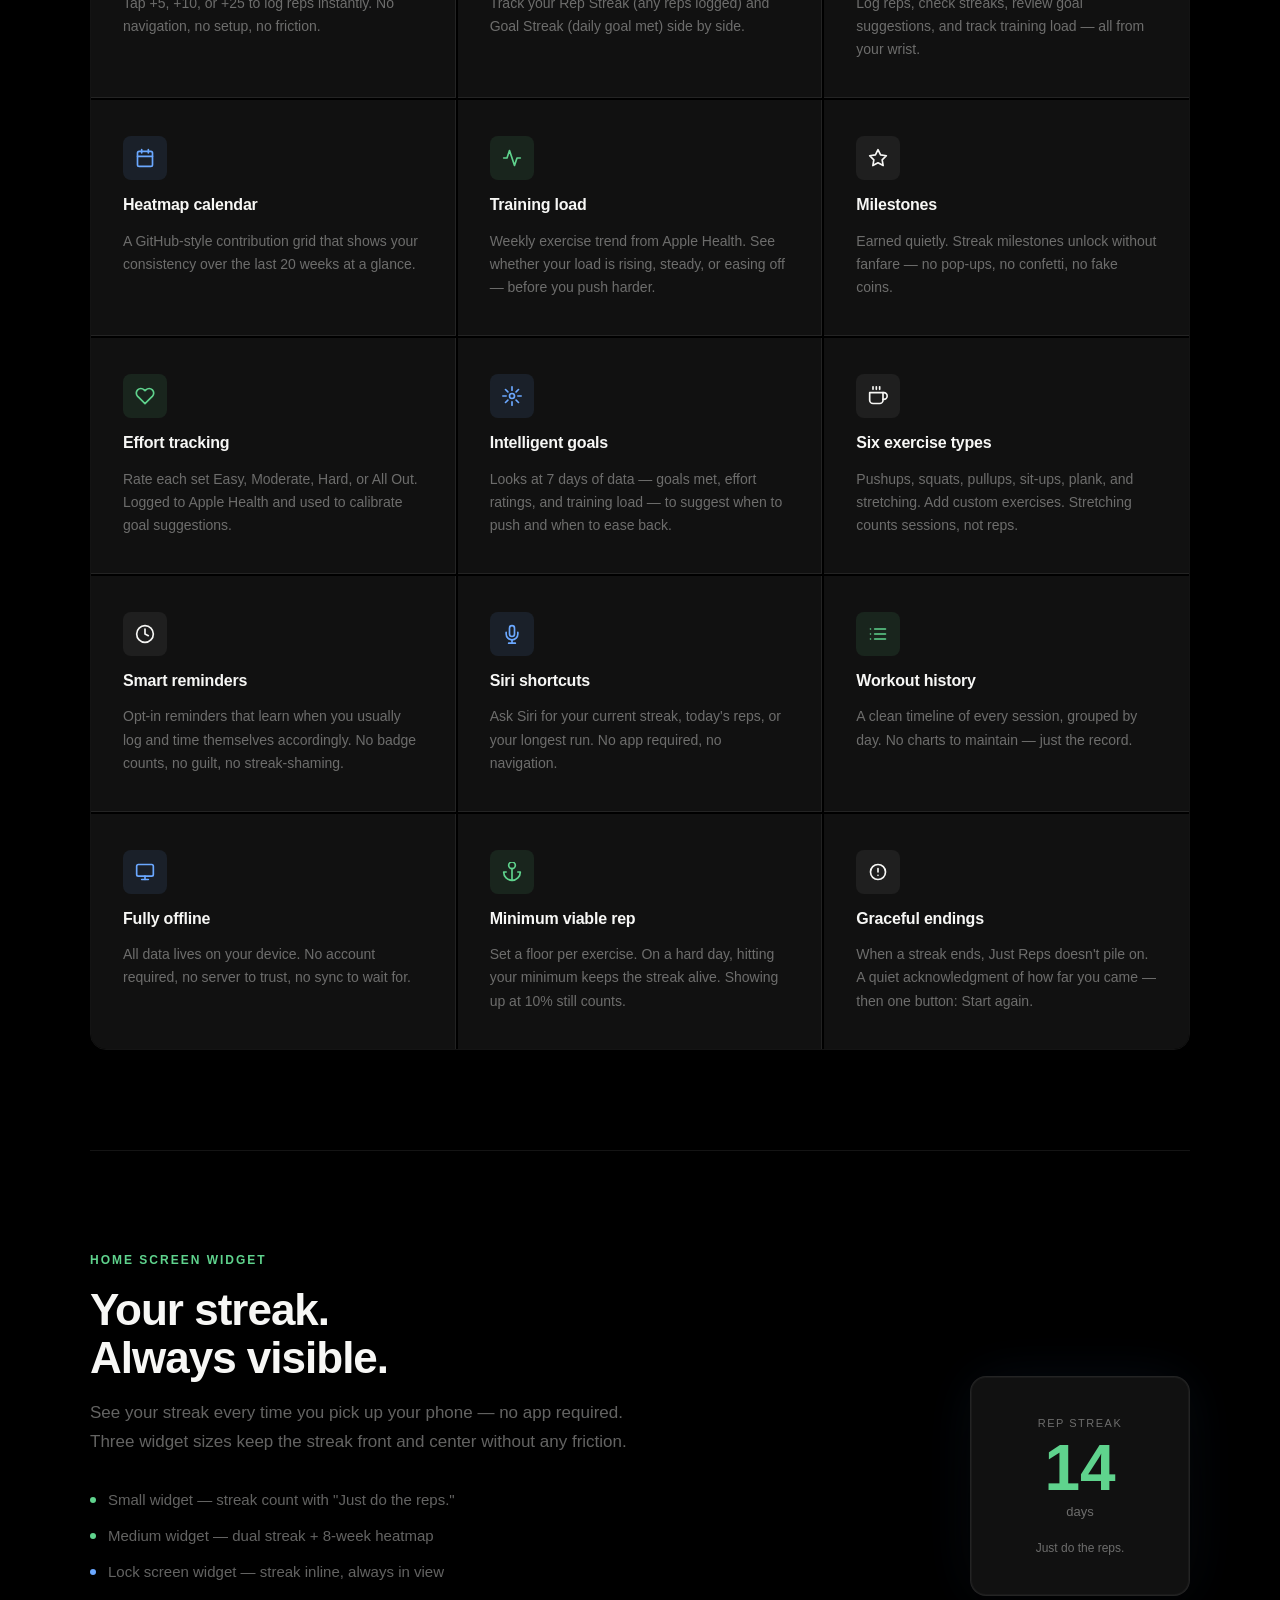
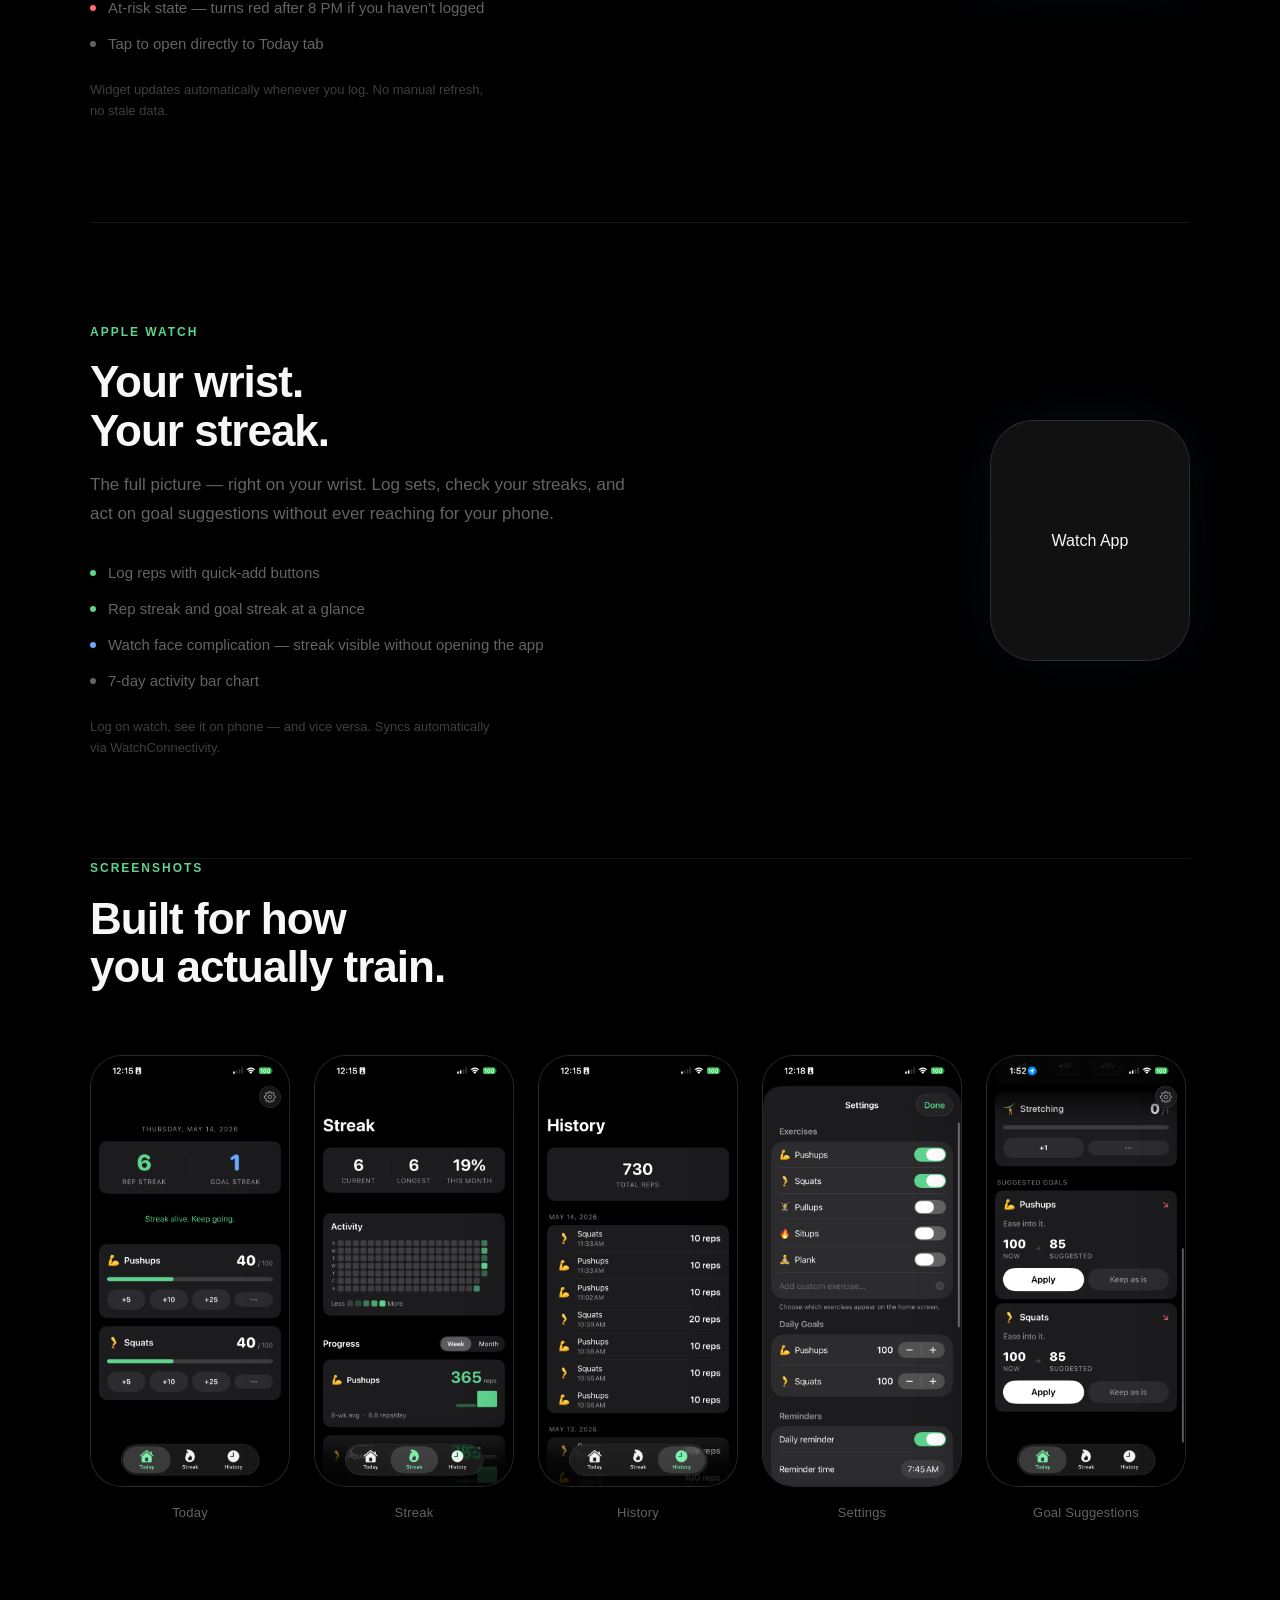
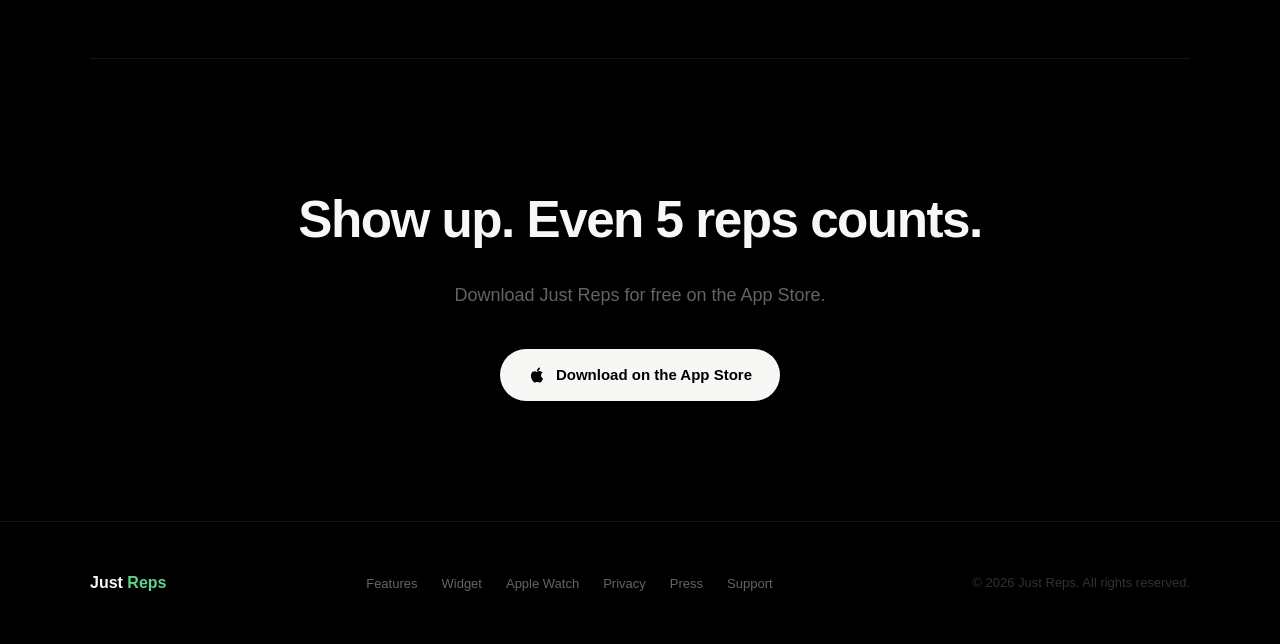
==== commit 4630356b: "Update website and press page for V1.2 release Adds smart reminders and Siri shortcuts feature cards" ====
--- a/docs/index.html
+++ b/docs/index.html
@@ -155,8 +155,16 @@
         <div class="feature-icon neutral">
           <svg width="20" height="20" viewBox="0 0 24 24" fill="none" stroke="#F7F7F5" stroke-width="2" stroke-linecap="round" stroke-linejoin="round"><circle cx="12" cy="12" r="10"/><polyline points="12 6 12 12 16 14"/></svg>
         </div>
-        <div class="feature-name">Quiet notifications</div>
-        <div class="feature-desc">Opt-in daily reminders. No badge counts, no guilt, no streak-shaming. Just a gentle nudge.</div>
+        <div class="feature-name">Smart reminders</div>
+        <div class="feature-desc">Opt-in reminders that learn when you usually log and time themselves accordingly. No badge counts, no guilt, no streak-shaming.</div>
+      </div>
+
+      <div class="feature-card">
+        <div class="feature-icon blue">
+          <svg width="20" height="20" viewBox="0 0 24 24" fill="none" stroke="#6BA8FF" stroke-width="2" stroke-linecap="round" stroke-linejoin="round"><path d="M12 2a3 3 0 0 0-3 3v7a3 3 0 0 0 6 0V5a3 3 0 0 0-3-3z"/><path d="M19 10v2a7 7 0 0 1-14 0v-2"/><line x1="12" y1="19" x2="12" y2="23"/><line x1="8" y1="23" x2="16" y2="23"/></svg>
+        </div>
+        <div class="feature-name">Siri shortcuts</div>
+        <div class="feature-desc">Ask Siri for your current streak, today's reps, or your longest run. No app required, no navigation.</div>
       </div>
 
       <div class="feature-card">
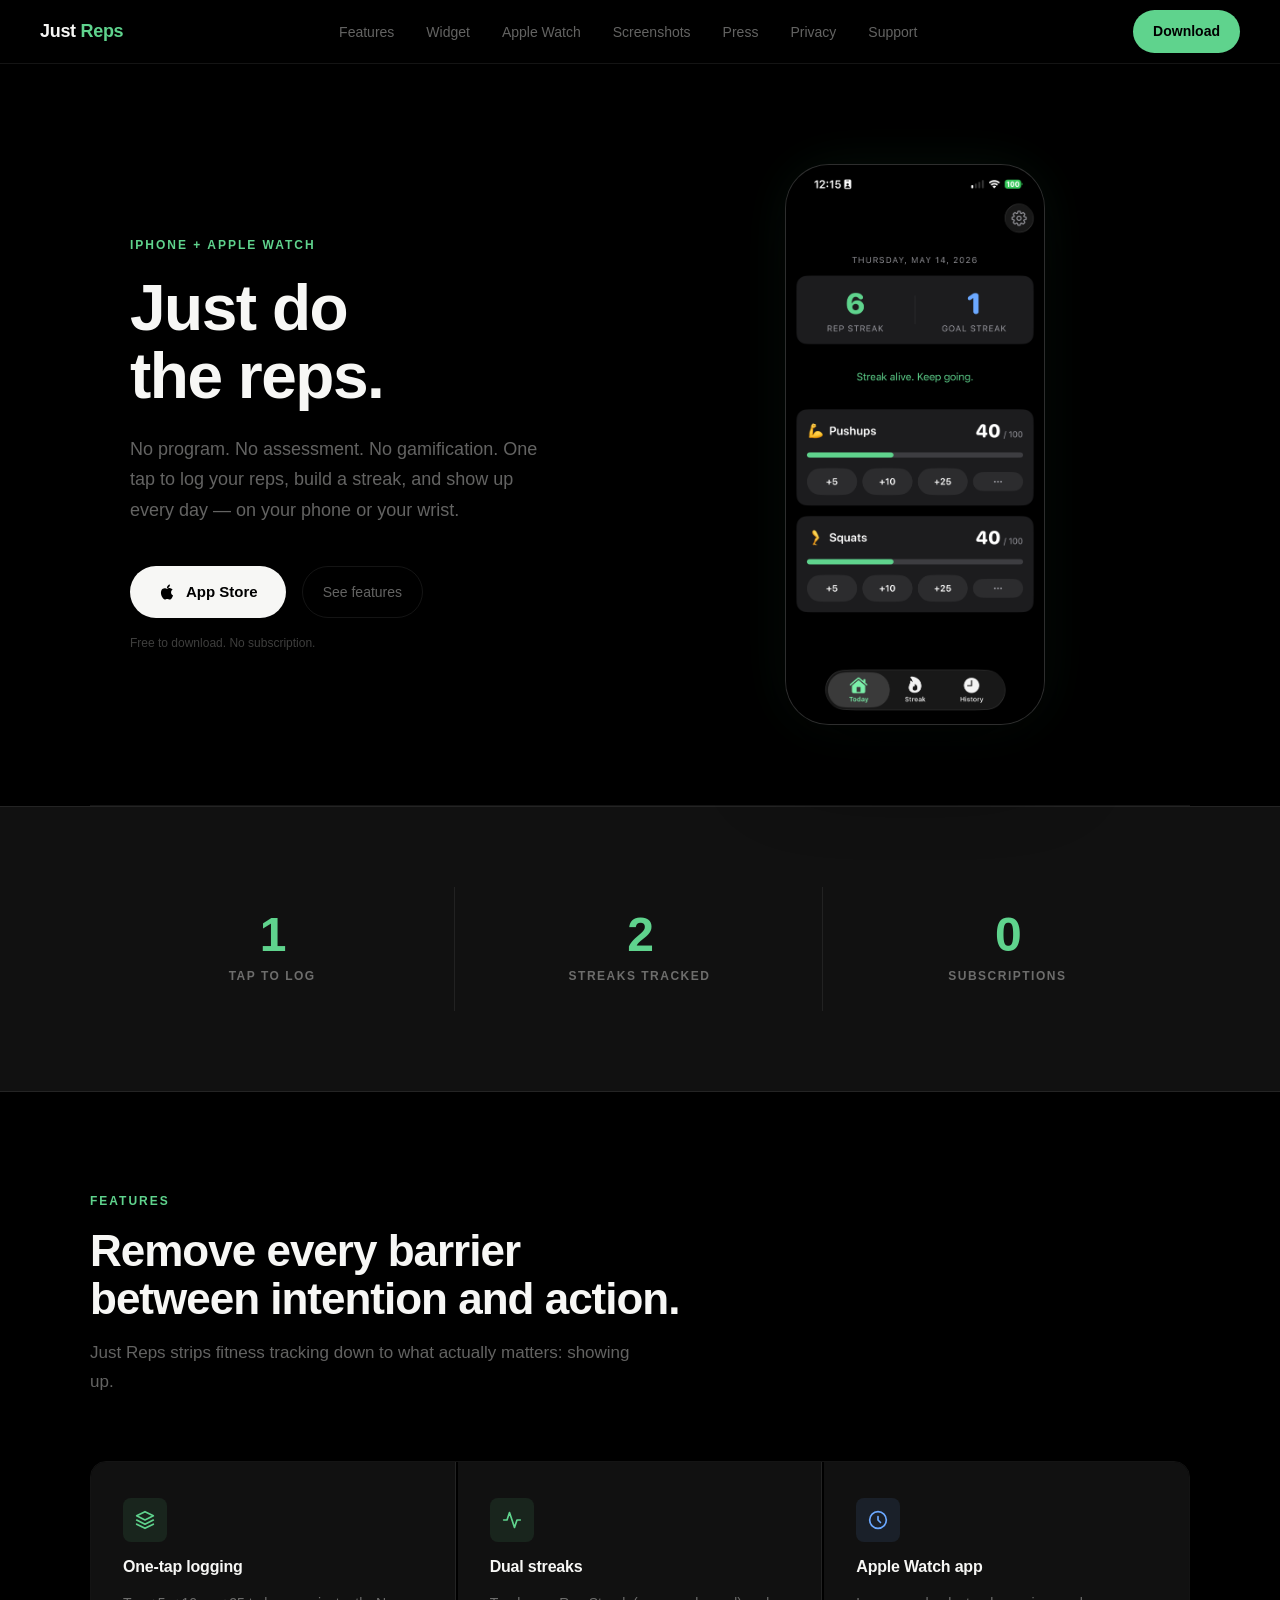
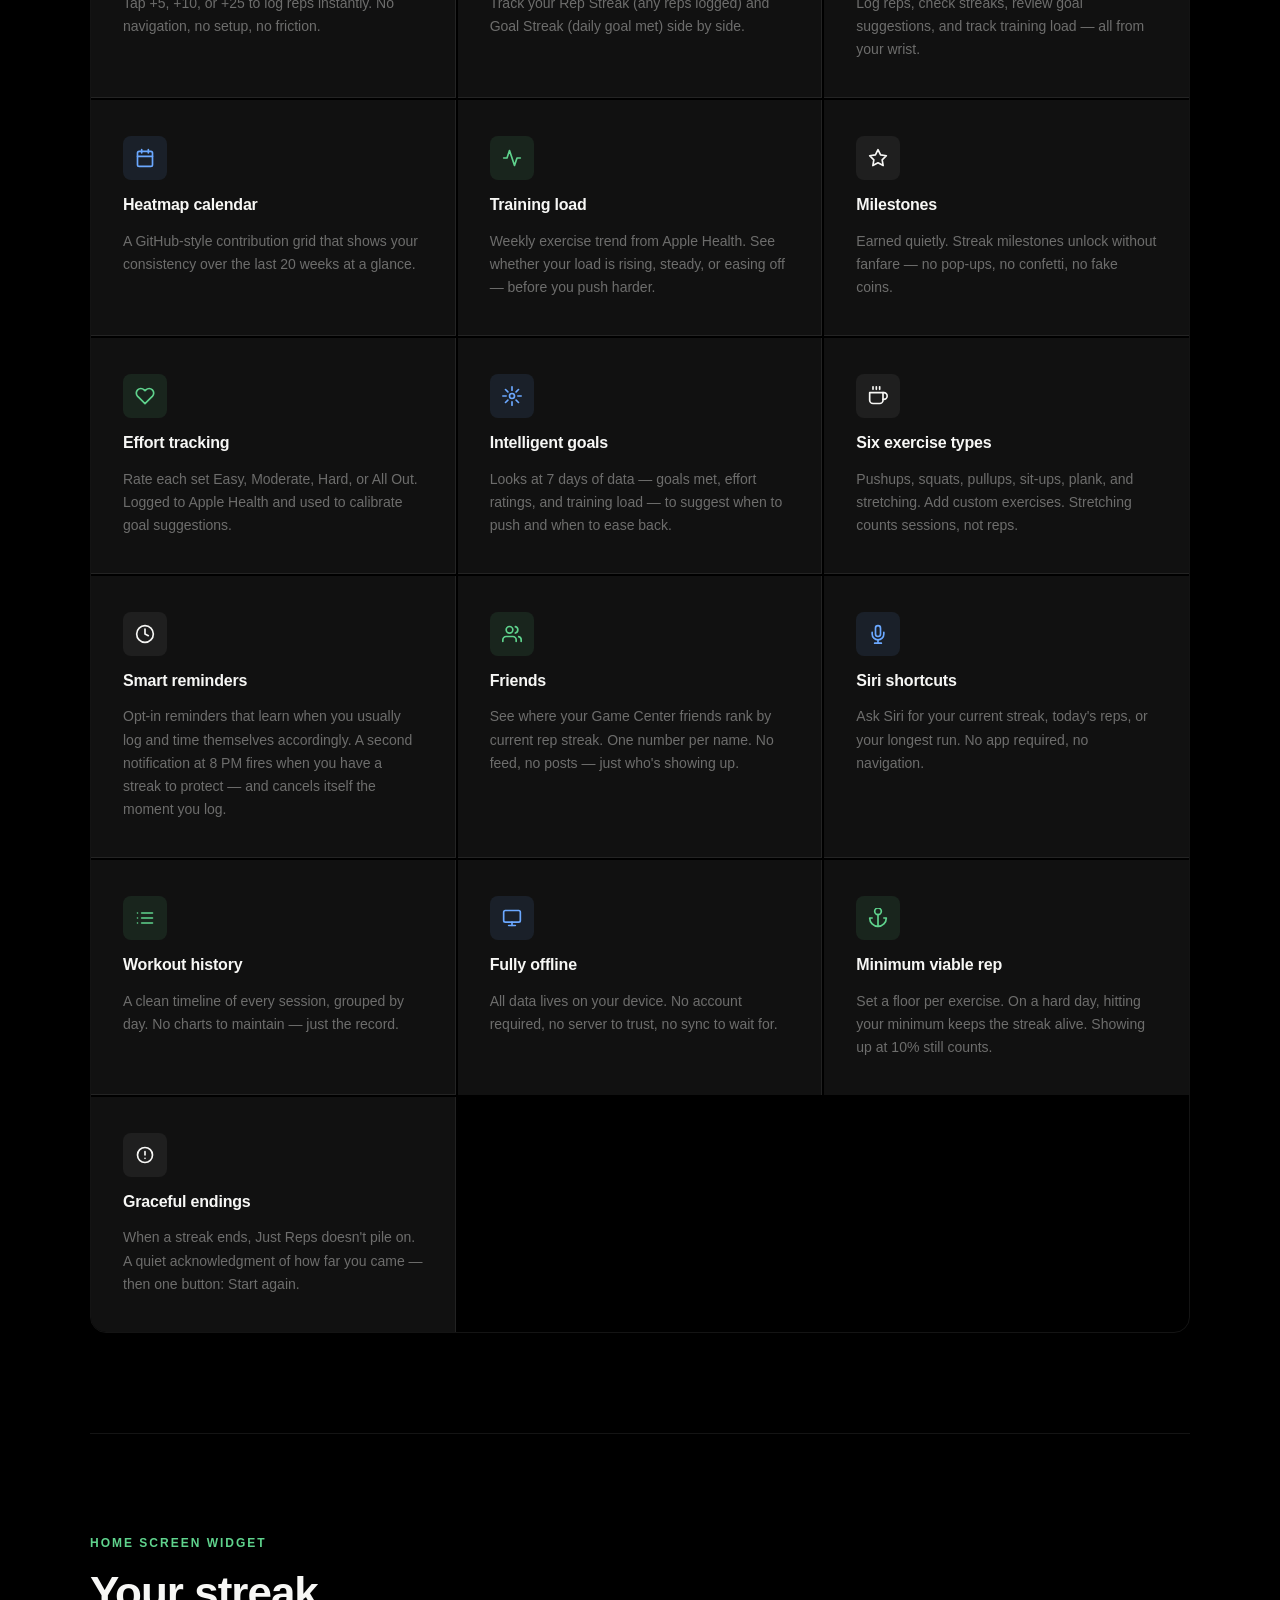
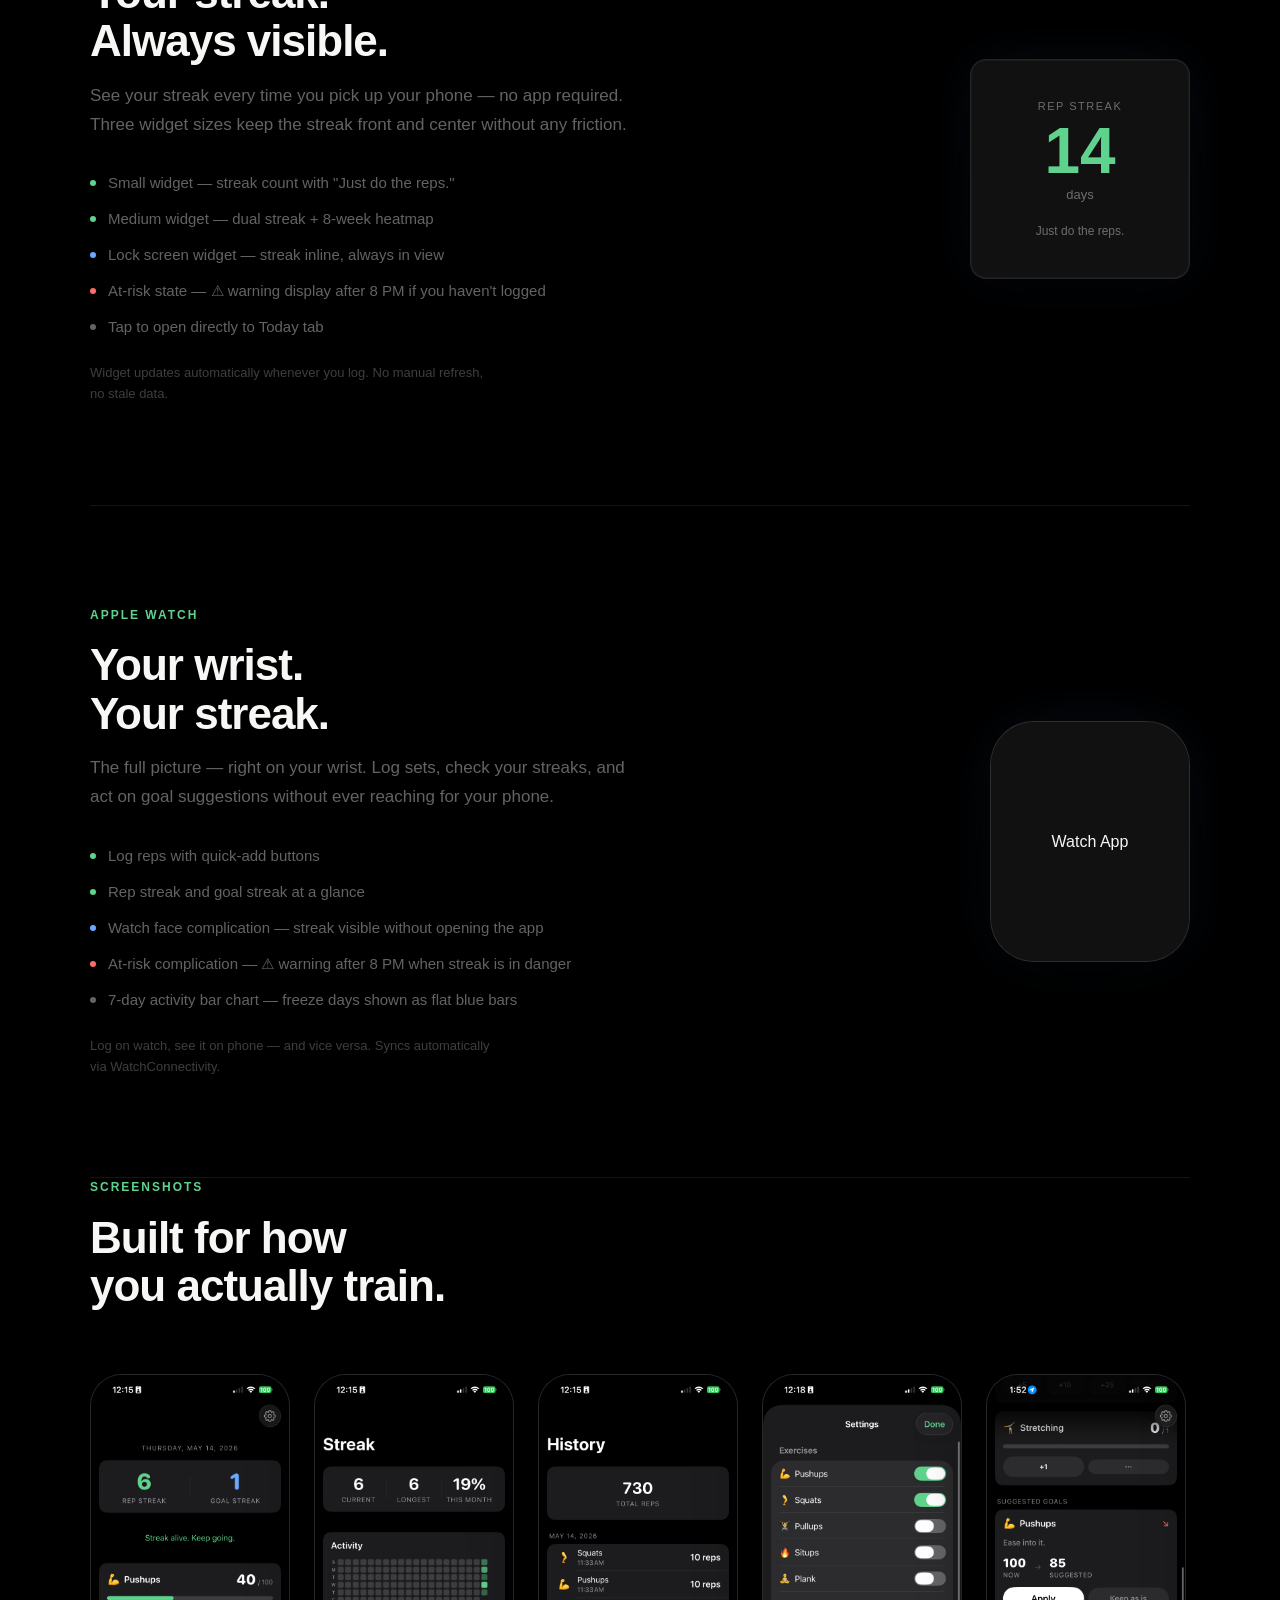
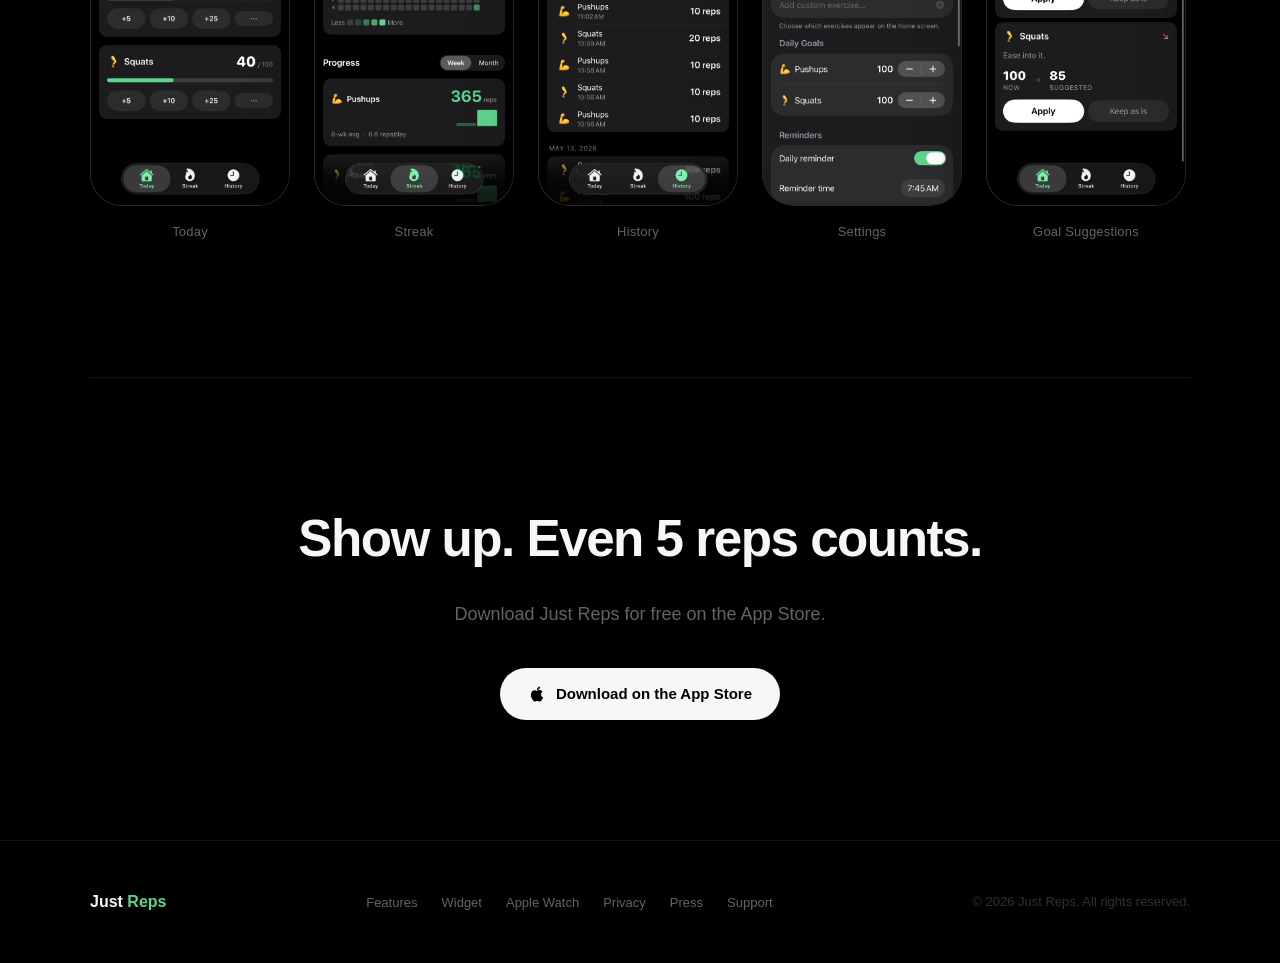
==== commit 0c4c1995: "Update website and press release for v1.3 - Add 1.3 press release (Friends, streak-at-risk warnings," ====
--- a/docs/index.html
+++ b/docs/index.html
@@ -156,7 +156,15 @@
           <svg width="20" height="20" viewBox="0 0 24 24" fill="none" stroke="#F7F7F5" stroke-width="2" stroke-linecap="round" stroke-linejoin="round"><circle cx="12" cy="12" r="10"/><polyline points="12 6 12 12 16 14"/></svg>
         </div>
         <div class="feature-name">Smart reminders</div>
-        <div class="feature-desc">Opt-in reminders that learn when you usually log and time themselves accordingly. No badge counts, no guilt, no streak-shaming.</div>
+        <div class="feature-desc">Opt-in reminders that learn when you usually log and time themselves accordingly. A second notification at 8 PM fires when you have a streak to protect — and cancels itself the moment you log.</div>
+      </div>
+
+      <div class="feature-card">
+        <div class="feature-icon">
+          <svg width="20" height="20" viewBox="0 0 24 24" fill="none" stroke="#5FD38D" stroke-width="2" stroke-linecap="round" stroke-linejoin="round"><path d="M17 21v-2a4 4 0 0 0-4-4H5a4 4 0 0 0-4 4v2"/><circle cx="9" cy="7" r="4"/><path d="M23 21v-2a4 4 0 0 0-3-3.87"/><path d="M16 3.13a4 4 0 0 1 0 7.75"/></svg>
+        </div>
+        <div class="feature-name">Friends</div>
+        <div class="feature-desc">See where your Game Center friends rank by current rep streak. One number per name. No feed, no posts — just who's showing up.</div>
       </div>
 
       <div class="feature-card">
@@ -228,7 +236,7 @@
         </li>
         <li>
           <span class="wfl-dot" style="background: var(--danger)"></span>
-          At-risk state — turns red after 8 PM if you haven't logged
+          At-risk state — ⚠ warning display after 8 PM if you haven't logged
         </li>
         <li>
           <span class="wfl-dot" style="background: var(--muted)"></span>
@@ -276,8 +284,12 @@
           Watch face complication — streak visible without opening the app
         </li>
         <li>
+          <span class="wfl-dot" style="background: var(--danger)"></span>
+          At-risk complication — ⚠ warning after 8 PM when streak is in danger
+        </li>
+        <li>
           <span class="wfl-dot" style="background: var(--muted)"></span>
-          7-day activity bar chart
+          7-day activity bar chart — freeze days shown as flat blue bars
         </li>
       </ul>
       <p class="watch-sync-note">Log on watch, see it on phone — and vice versa. Syncs automatically via WatchConnectivity.</p>
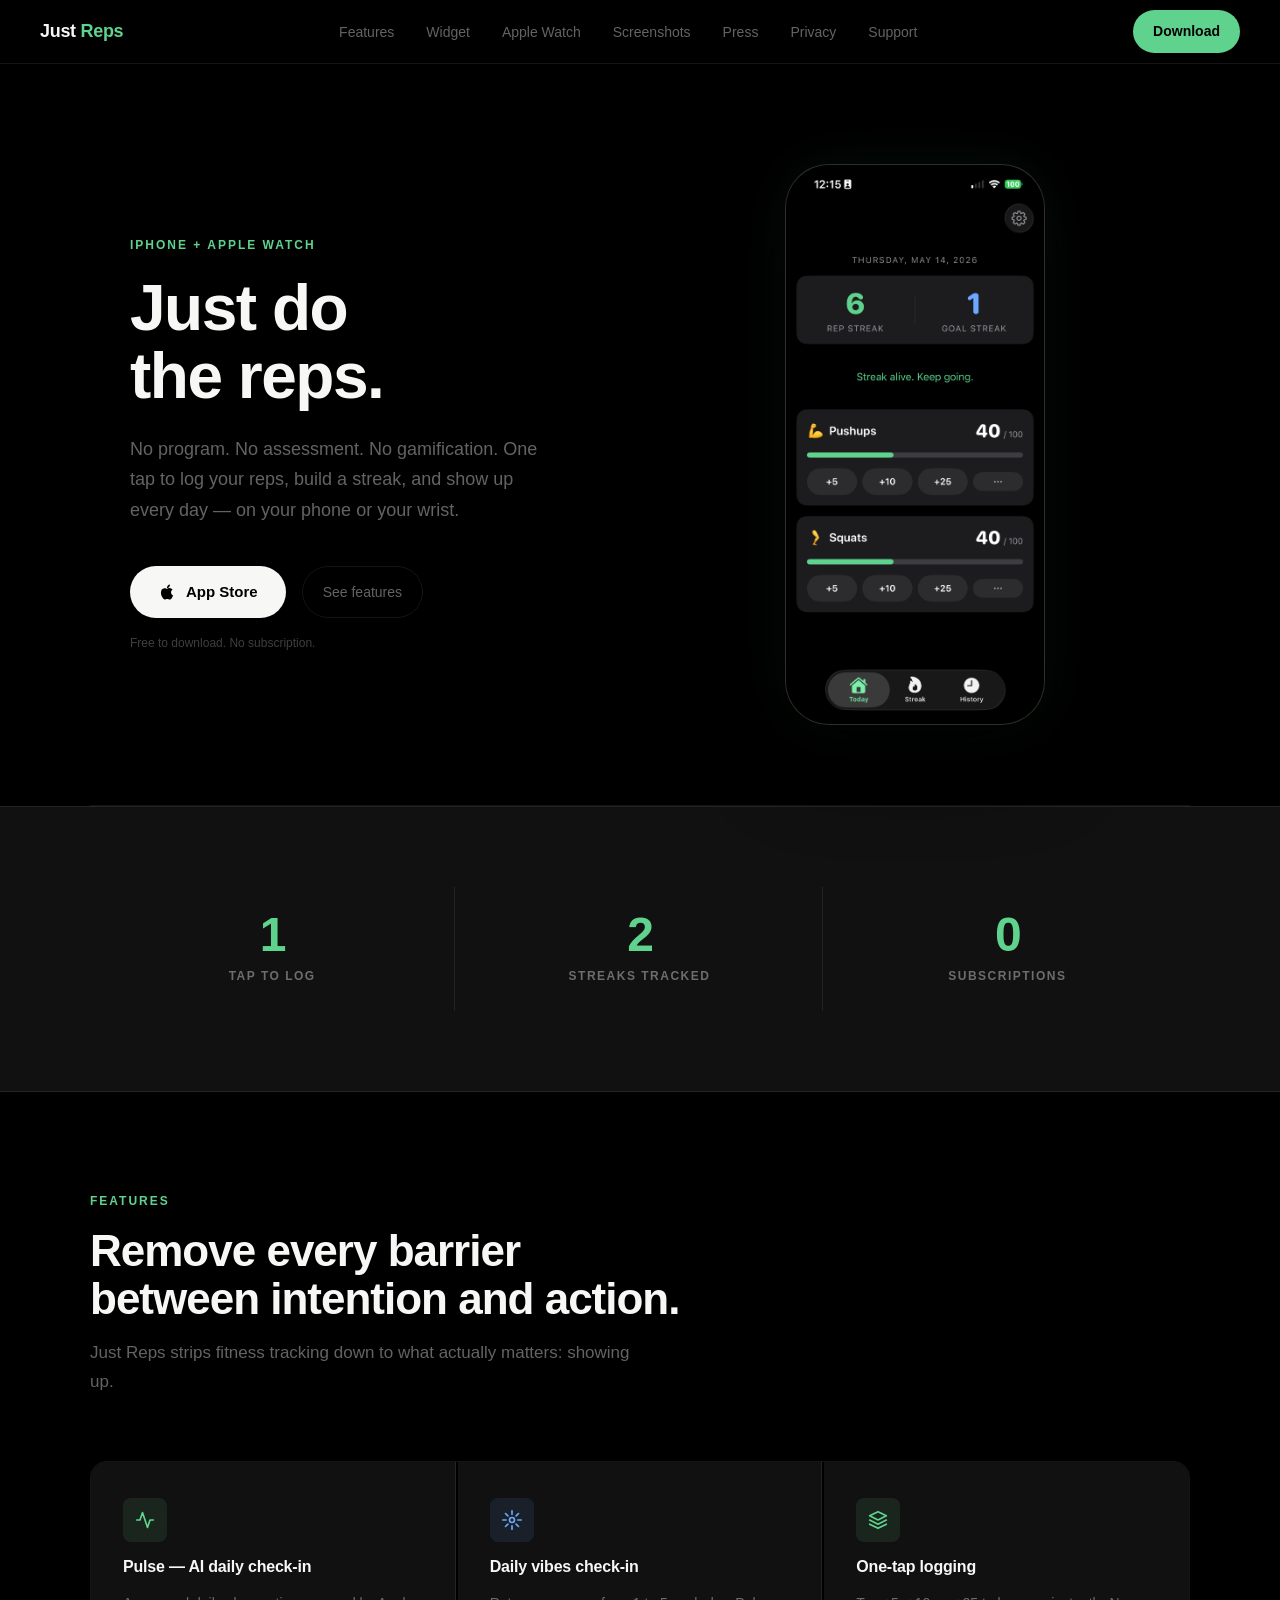
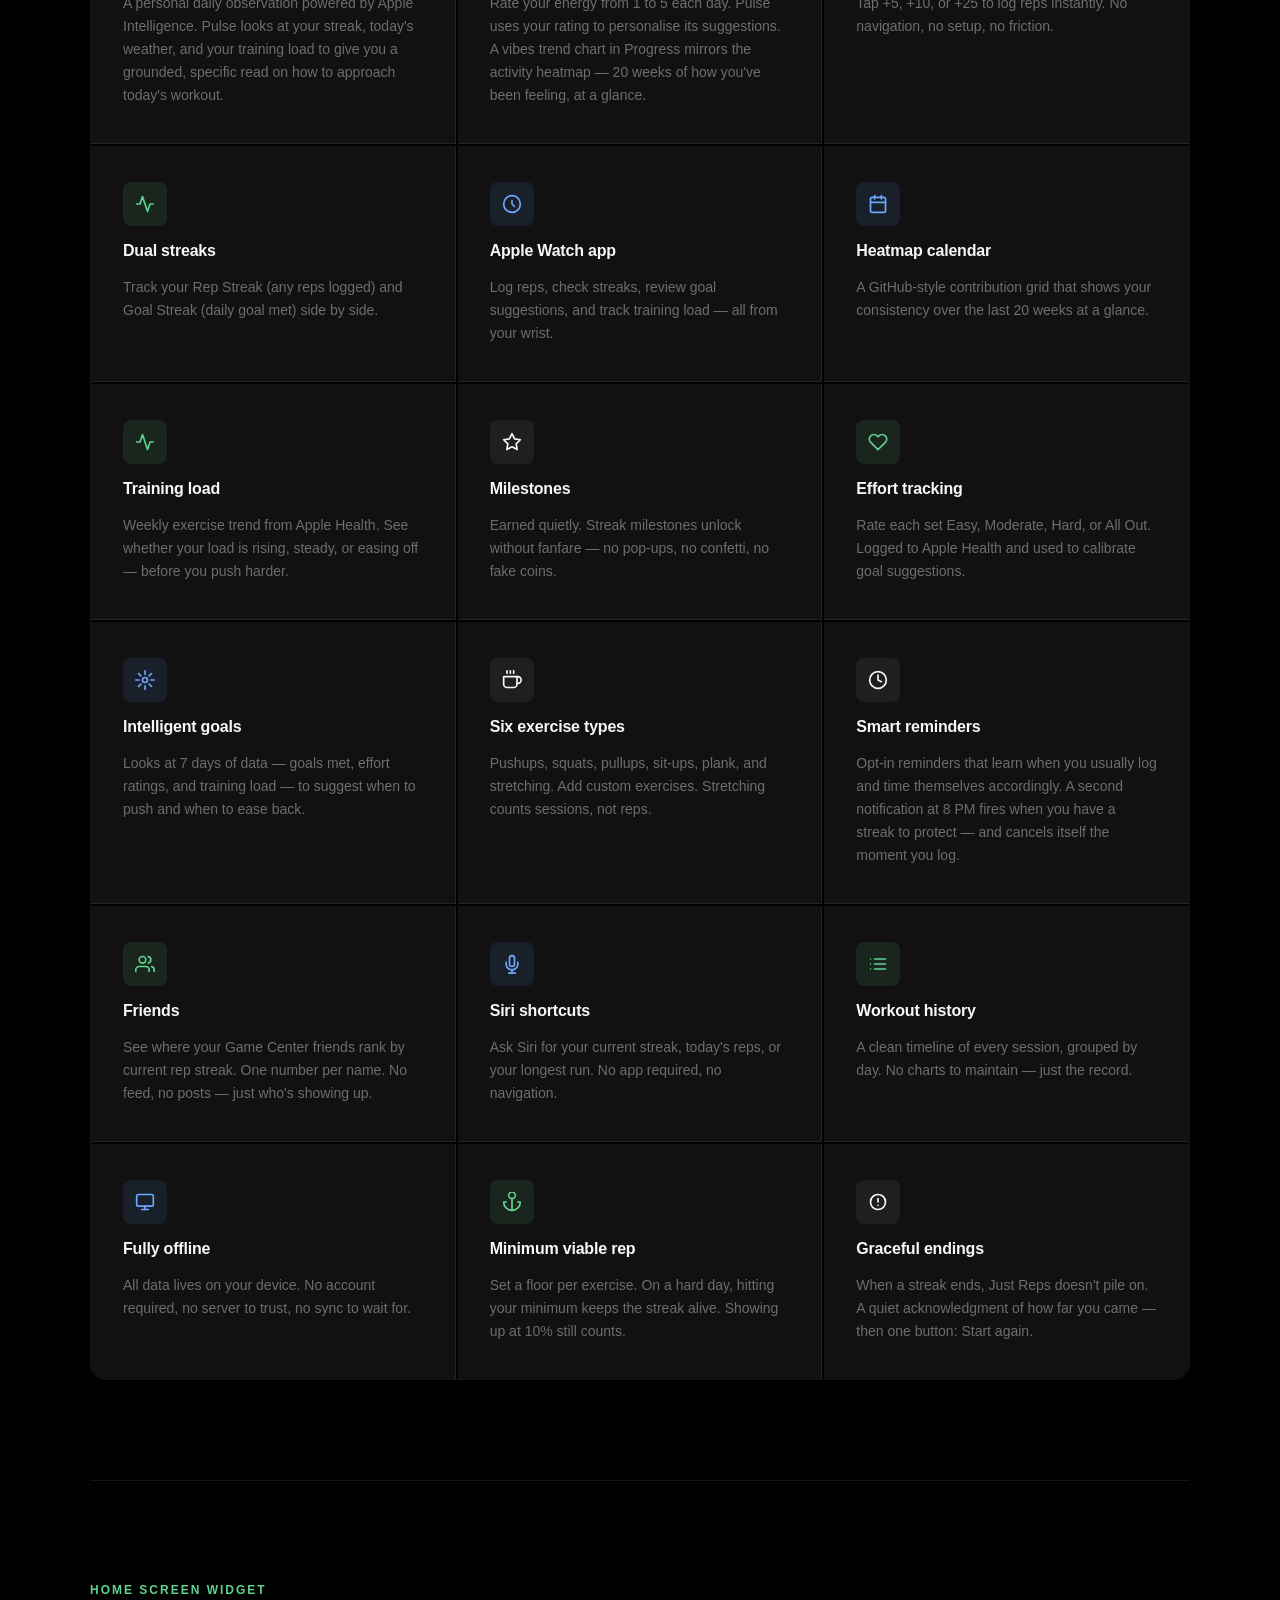
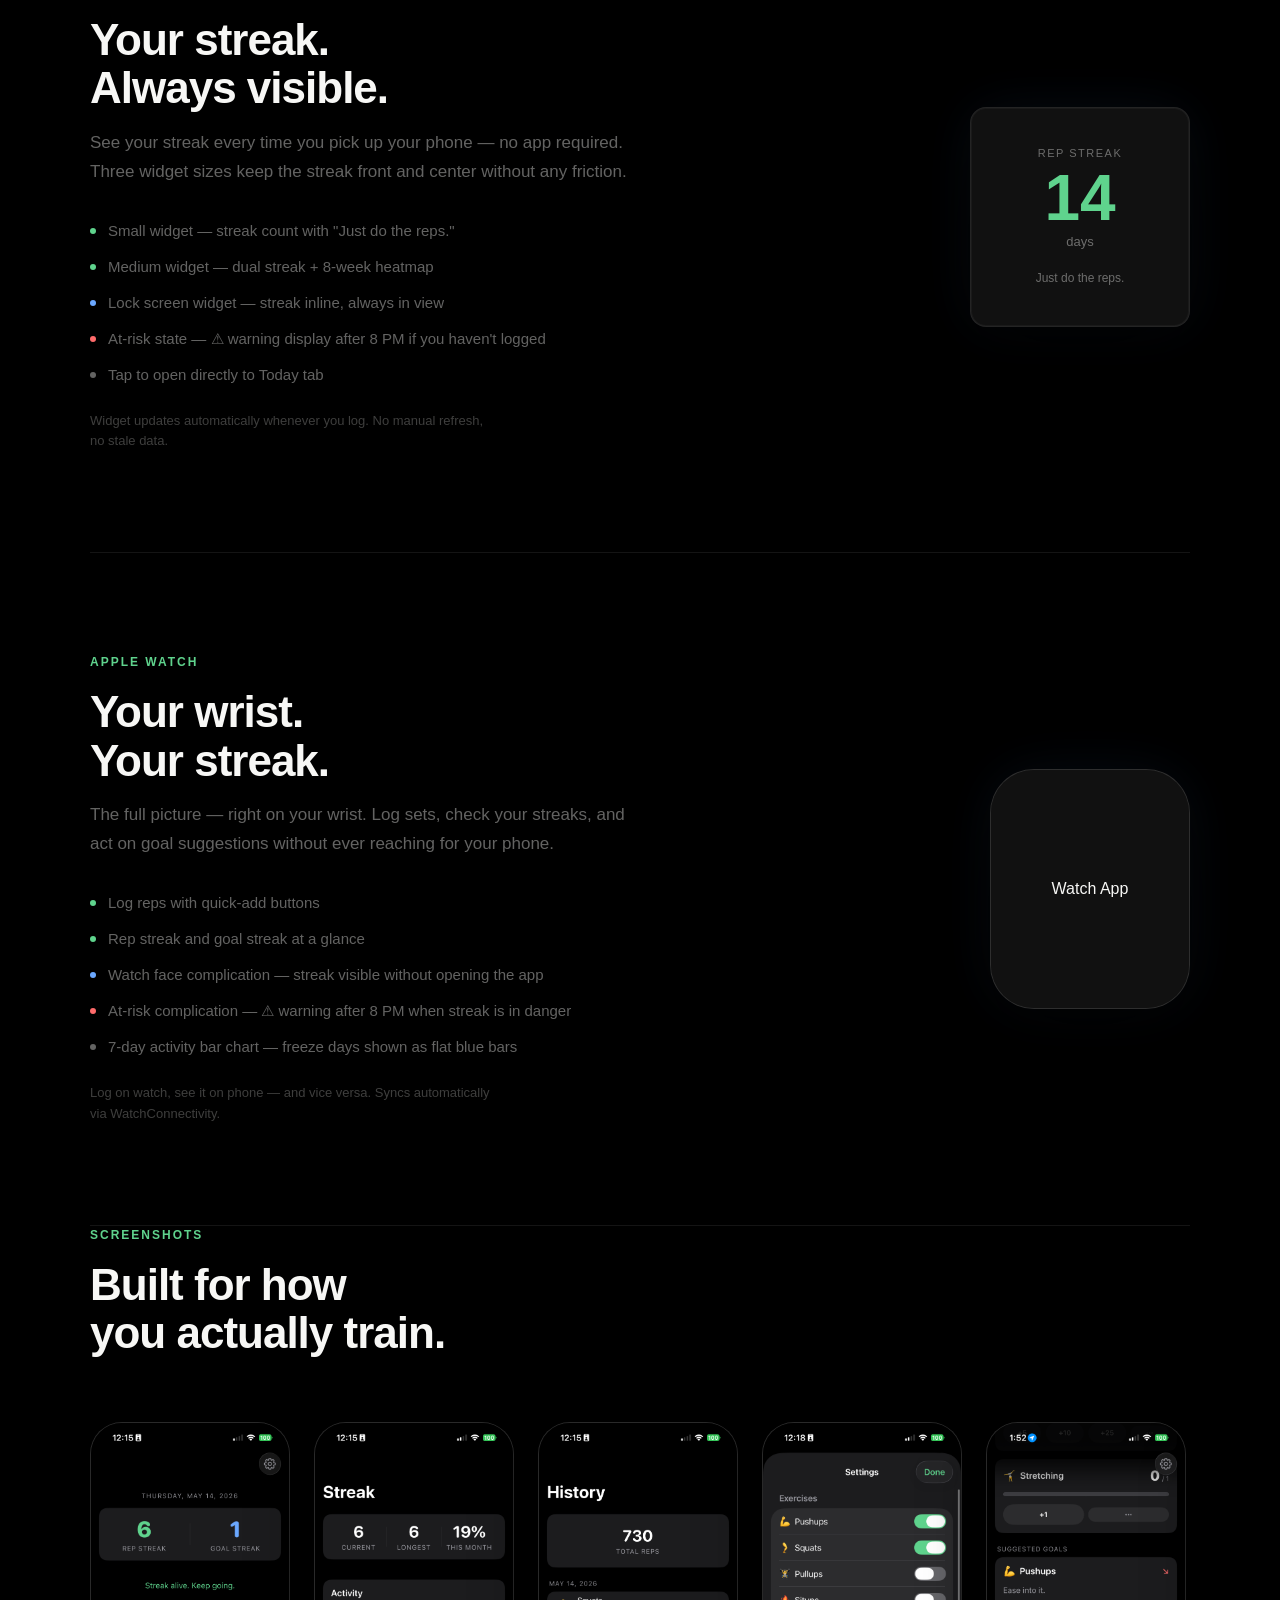
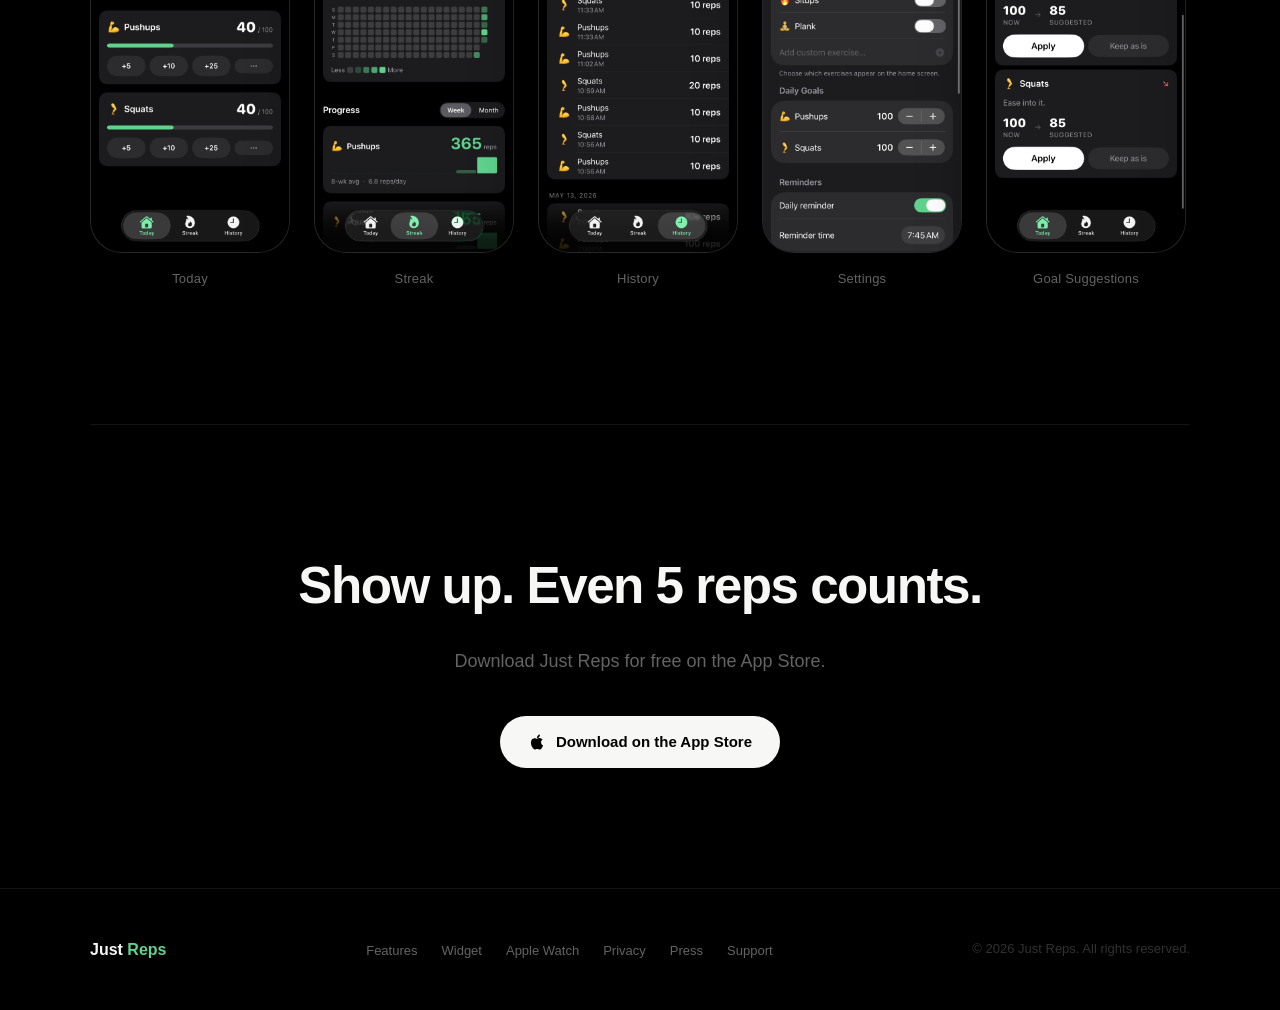
==== commit 19aabe6b: "v1.4: Pulse tab — AI daily check-in, vibes trend, chat modal - Pulse tab: on-device AI daily insight" ====
--- a/docs/index.html
+++ b/docs/index.html
@@ -81,6 +81,22 @@
 
       <div class="feature-card">
         <div class="feature-icon">
+          <svg width="20" height="20" viewBox="0 0 24 24" fill="none" stroke="#5FD38D" stroke-width="2" stroke-linecap="round" stroke-linejoin="round"><polyline points="22 12 18 12 15 21 9 3 6 12 2 12"/></svg>
+        </div>
+        <div class="feature-name">Pulse — AI daily check-in</div>
+        <div class="feature-desc">A personal daily observation powered by Apple Intelligence. Pulse looks at your streak, today's weather, and your training load to give you a grounded, specific read on how to approach today's workout.</div>
+      </div>
+
+      <div class="feature-card">
+        <div class="feature-icon blue">
+          <svg width="20" height="20" viewBox="0 0 24 24" fill="none" stroke="#6BA8FF" stroke-width="2" stroke-linecap="round" stroke-linejoin="round"><circle cx="12" cy="12" r="3"/><path d="M12 1v4M12 19v4M4.22 4.22l2.83 2.83M16.95 16.95l2.83 2.83M1 12h4M19 12h4M4.22 19.78l2.83-2.83M16.95 7.05l2.83-2.83"/></svg>
+        </div>
+        <div class="feature-name">Daily vibes check-in</div>
+        <div class="feature-desc">Rate your energy from 1 to 5 each day. Pulse uses your rating to personalise its suggestions. A vibes trend chart in Progress mirrors the activity heatmap — 20 weeks of how you've been feeling, at a glance.</div>
+      </div>
+
+      <div class="feature-card">
+        <div class="feature-icon">
           <svg width="20" height="20" viewBox="0 0 24 24" fill="none" stroke="#5FD38D" stroke-width="2" stroke-linecap="round" stroke-linejoin="round"><path d="M12 2L2 7l10 5 10-5-10-5z"/><path d="M2 17l10 5 10-5"/><path d="M2 12l10 5 10-5"/></svg>
         </div>
         <div class="feature-name">One-tap logging</div>
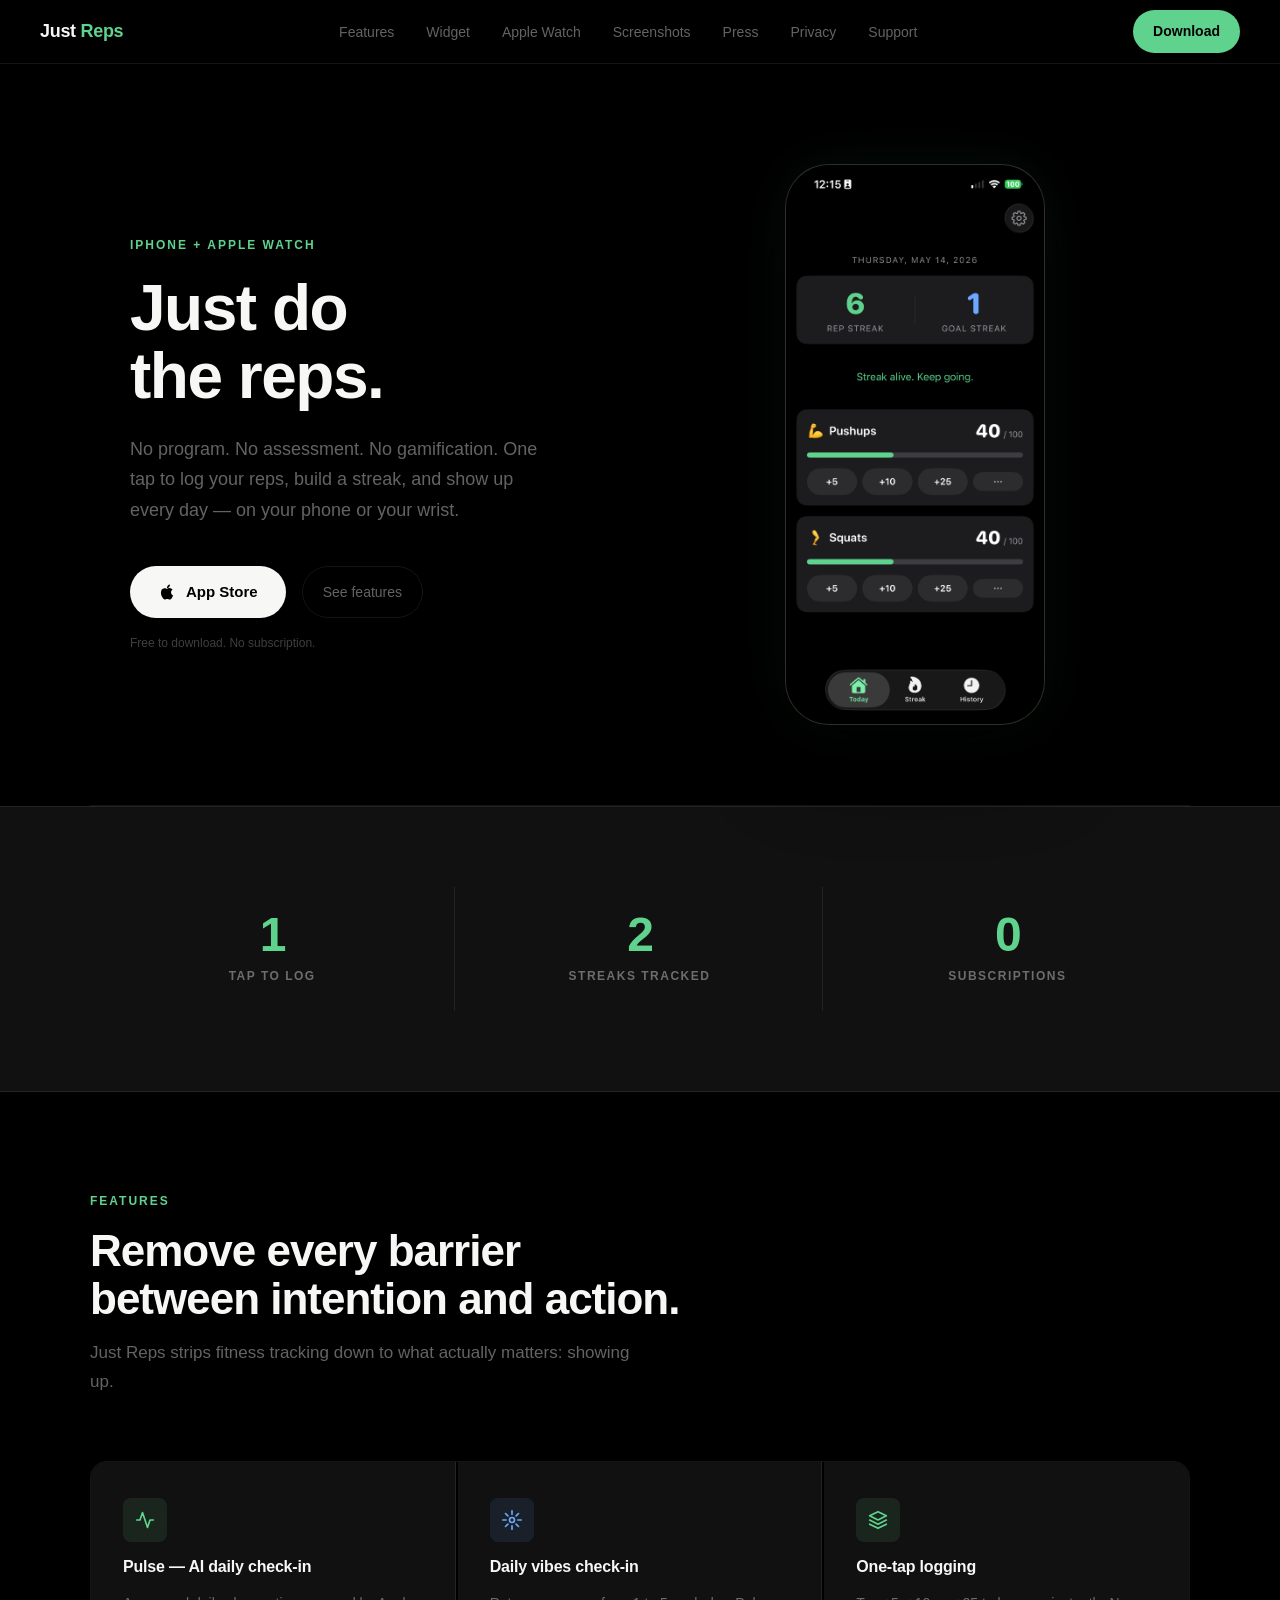
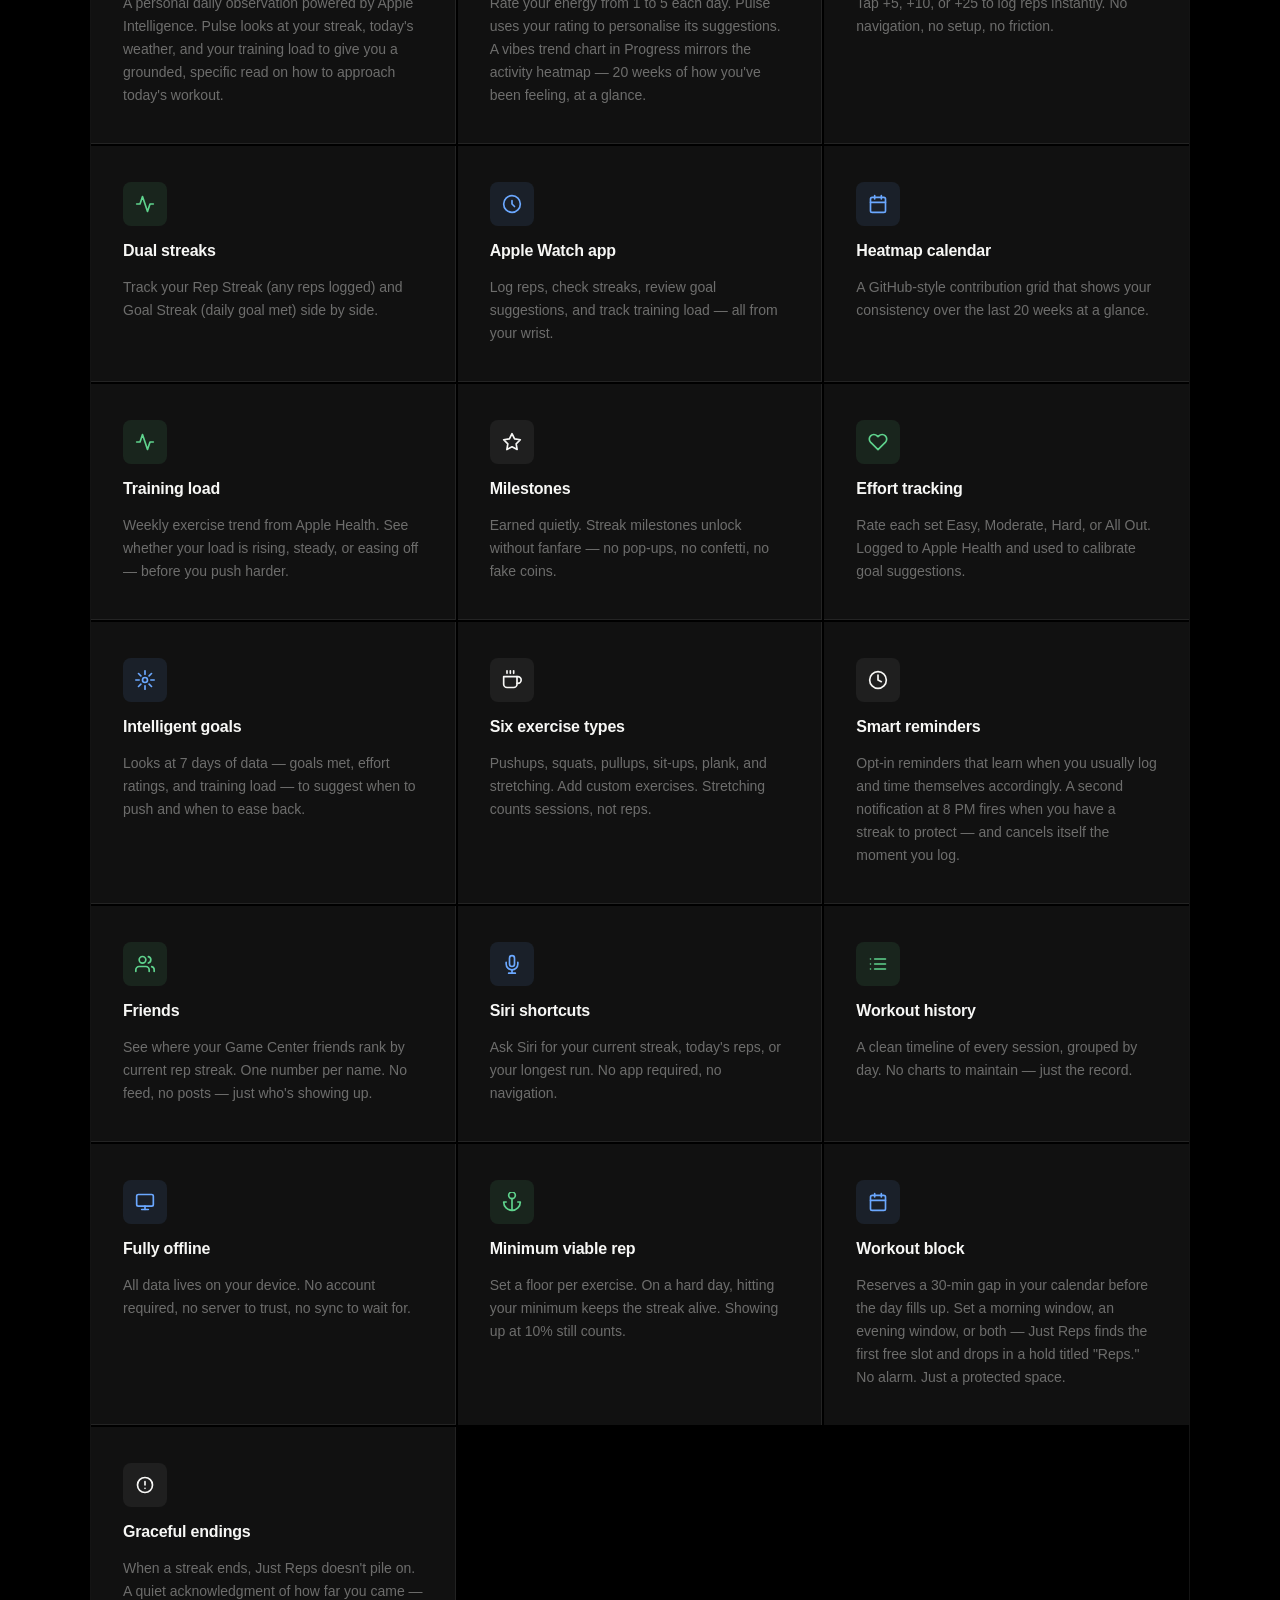
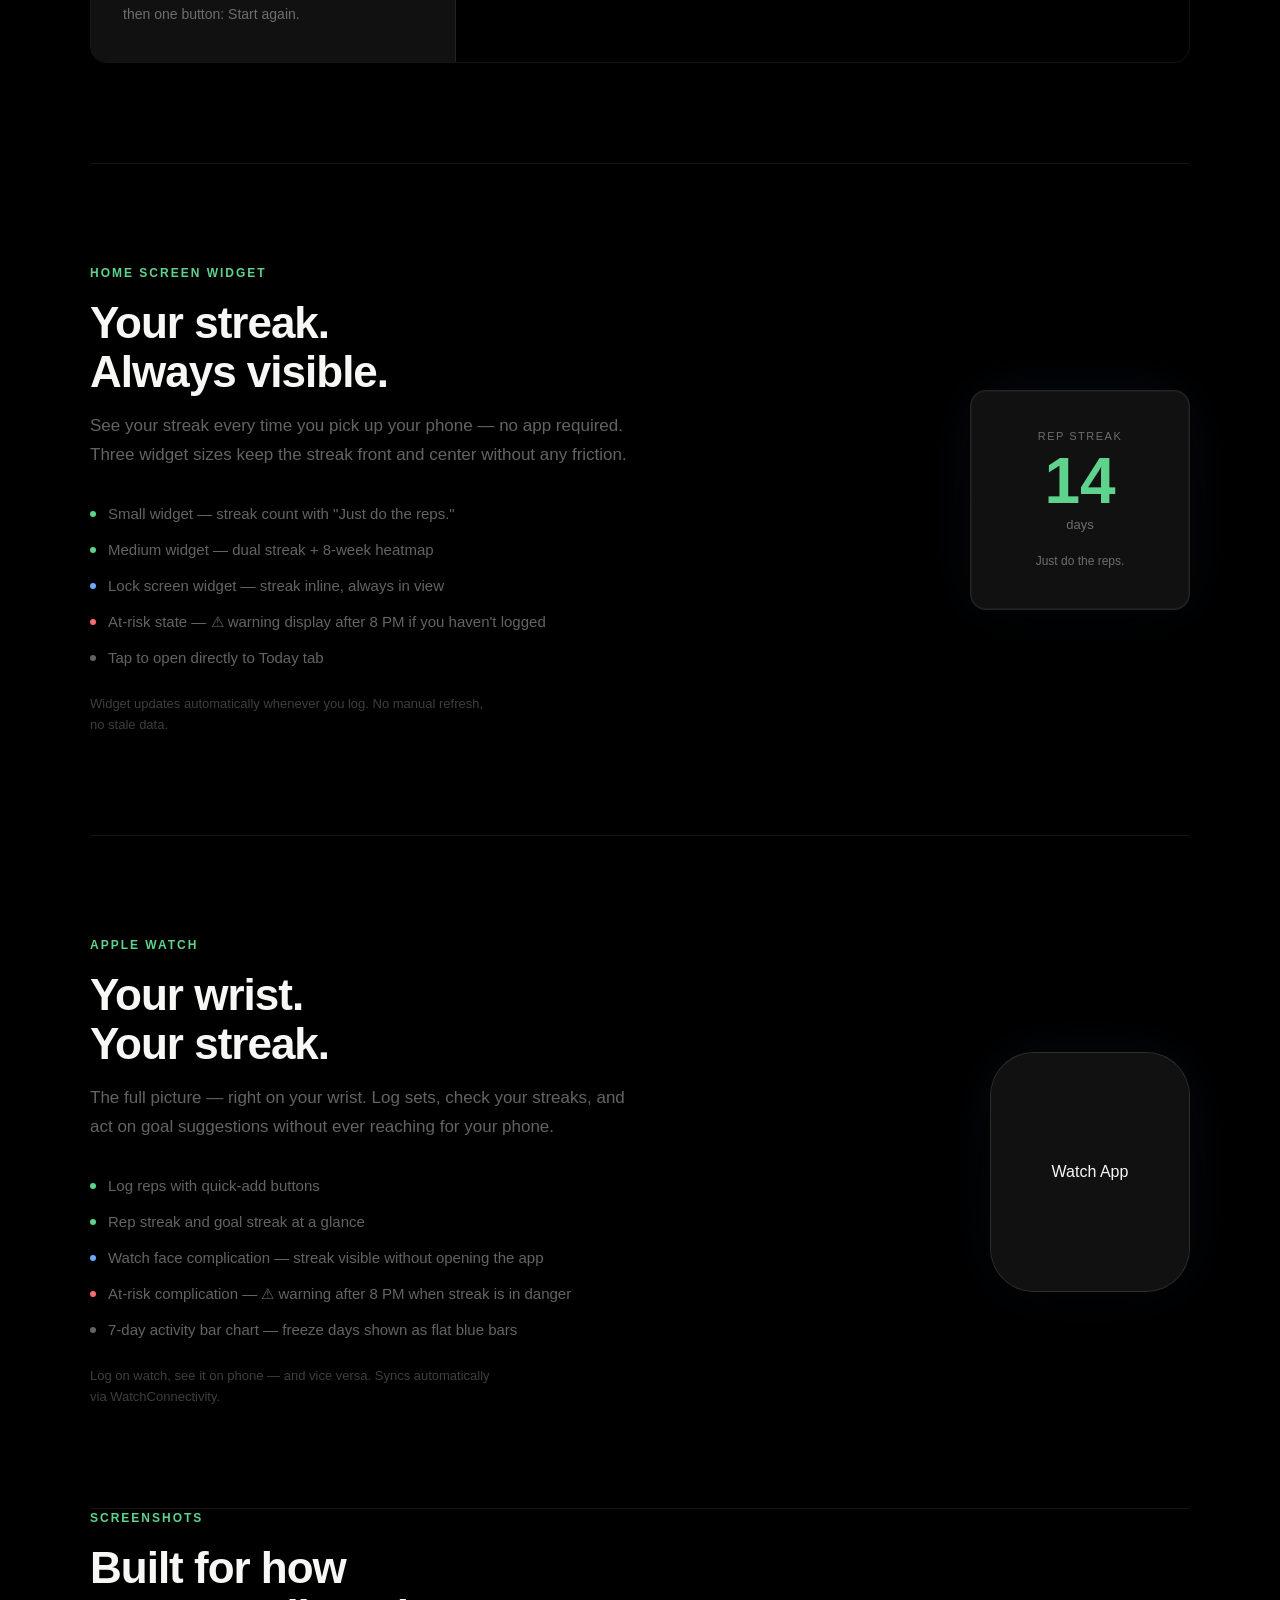
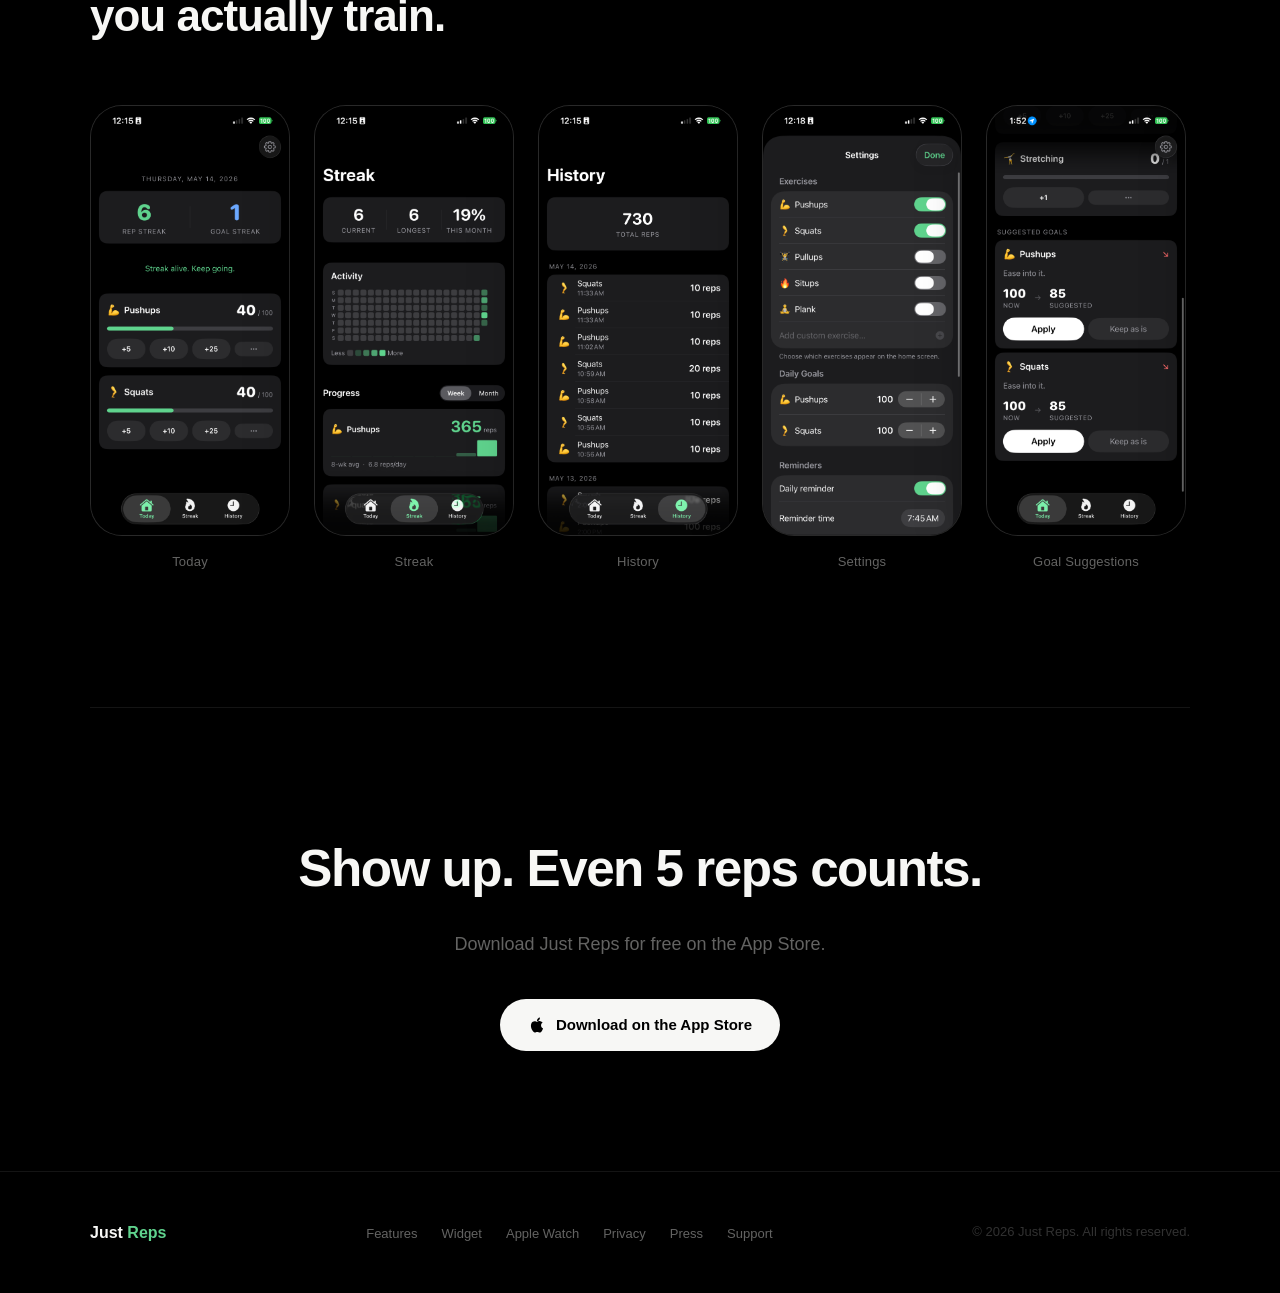
==== commit 718b8343: "Add workout calendar block (1.4 build 6) Reserves a daily 30-min "Reps" event in the user's calendar" ====
--- a/docs/index.html
+++ b/docs/index.html
@@ -216,6 +216,14 @@
       </div>
 
       <div class="feature-card">
+        <div class="feature-icon blue">
+          <svg width="20" height="20" viewBox="0 0 24 24" fill="none" stroke="#6BA8FF" stroke-width="2" stroke-linecap="round" stroke-linejoin="round"><rect x="3" y="4" width="18" height="18" rx="2" ry="2"/><line x1="16" y1="2" x2="16" y2="6"/><line x1="8" y1="2" x2="8" y2="6"/><line x1="3" y1="10" x2="21" y2="10"/></svg>
+        </div>
+        <div class="feature-name">Workout block</div>
+        <div class="feature-desc">Reserves a 30-min gap in your calendar before the day fills up. Set a morning window, an evening window, or both — Just Reps finds the first free slot and drops in a hold titled "Reps." No alarm. Just a protected space.</div>
+      </div>
+
+      <div class="feature-card">
         <div class="feature-icon neutral">
           <svg width="20" height="20" viewBox="0 0 24 24" fill="none" stroke="#F7F7F5" stroke-width="2" stroke-linecap="round" stroke-linejoin="round"><path d="M3 12a9 9 0 1 0 18 0 9 9 0 0 0-18 0"/><path d="M12 8v4"/><path d="M12 16h.01"/></svg>
         </div>
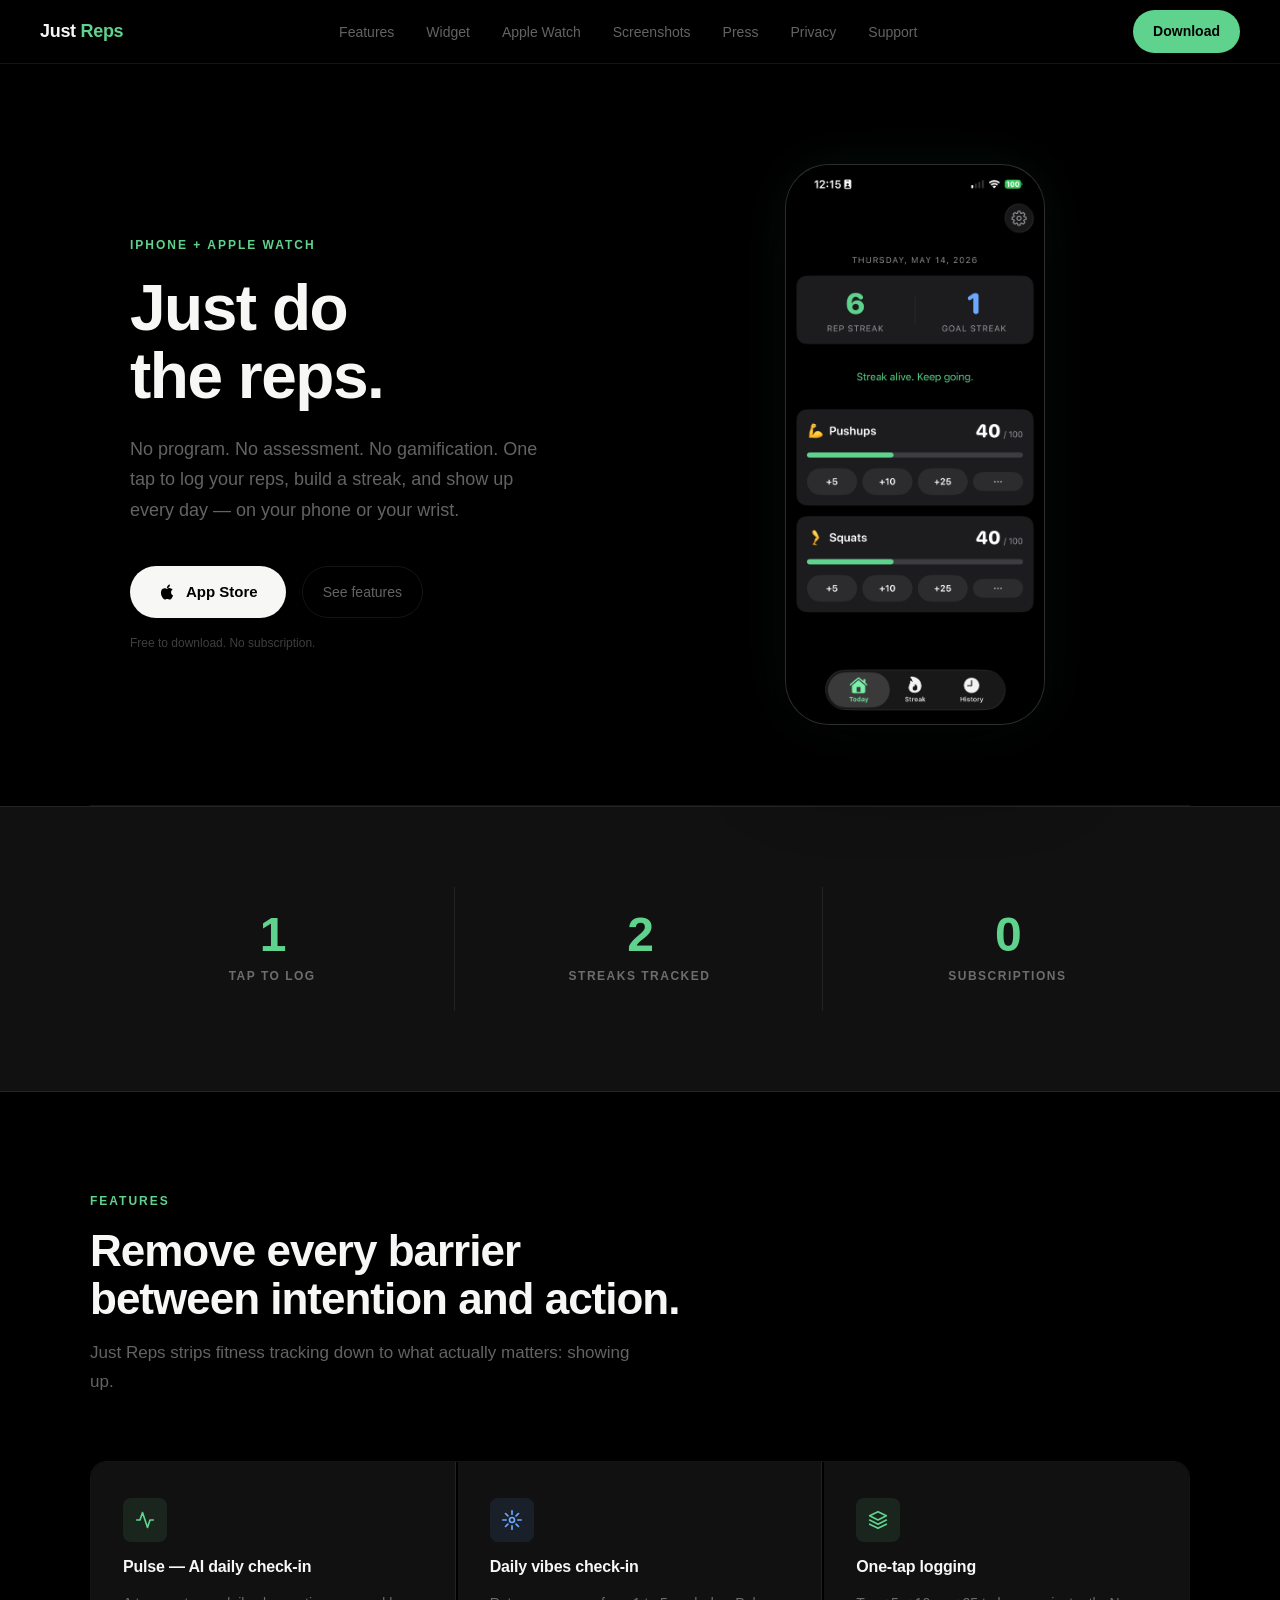
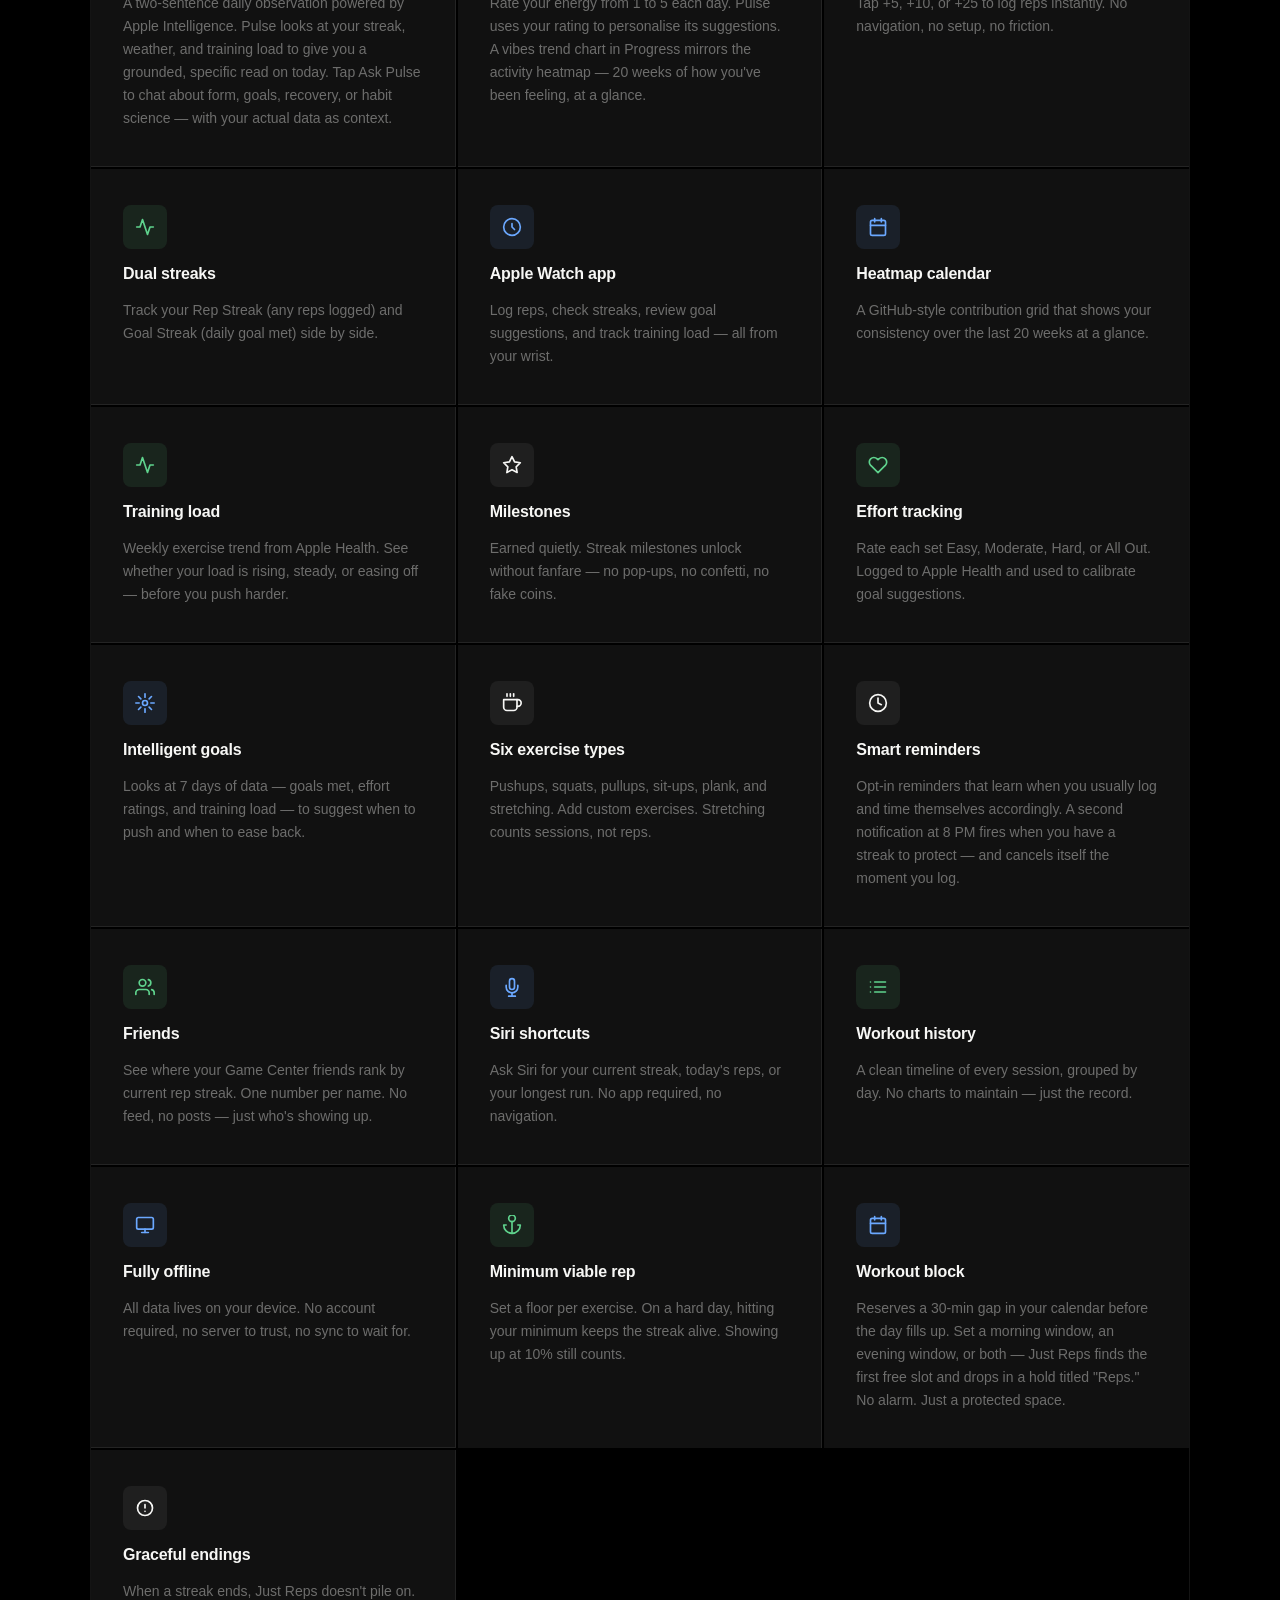
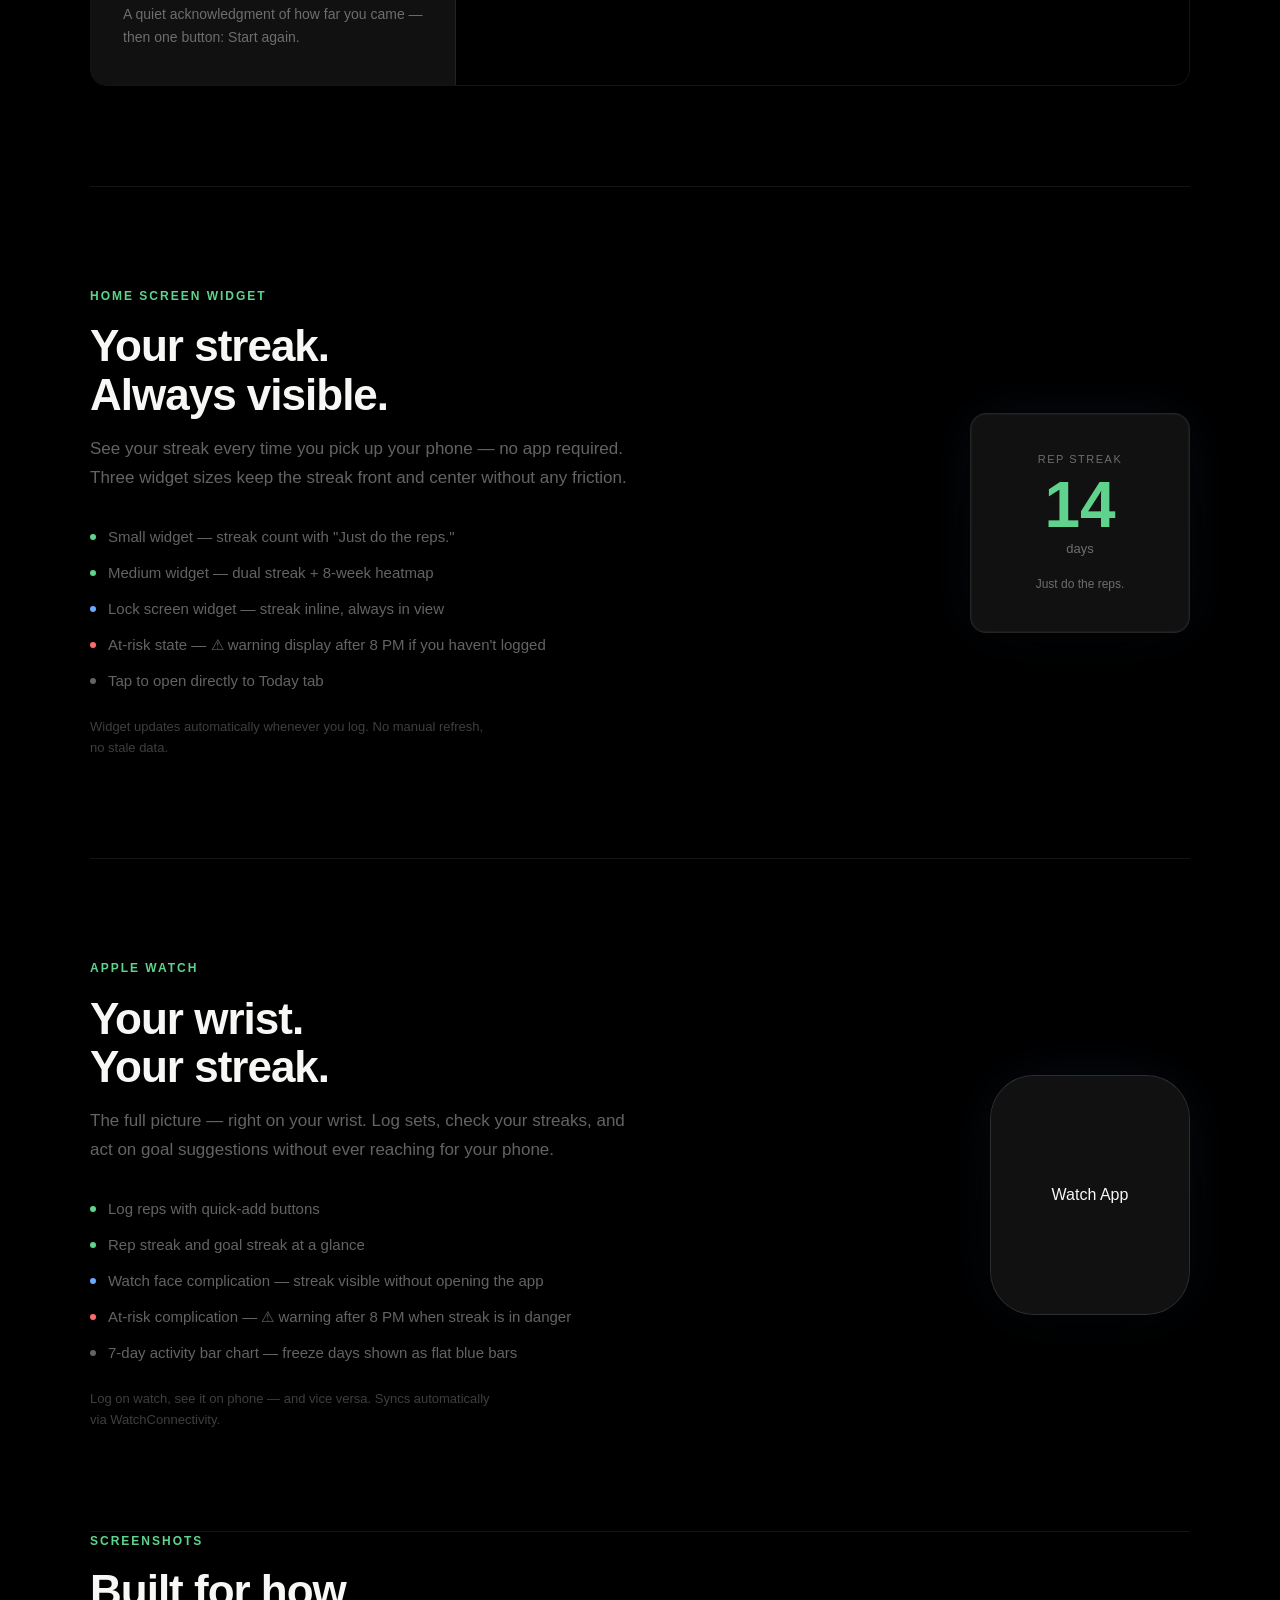
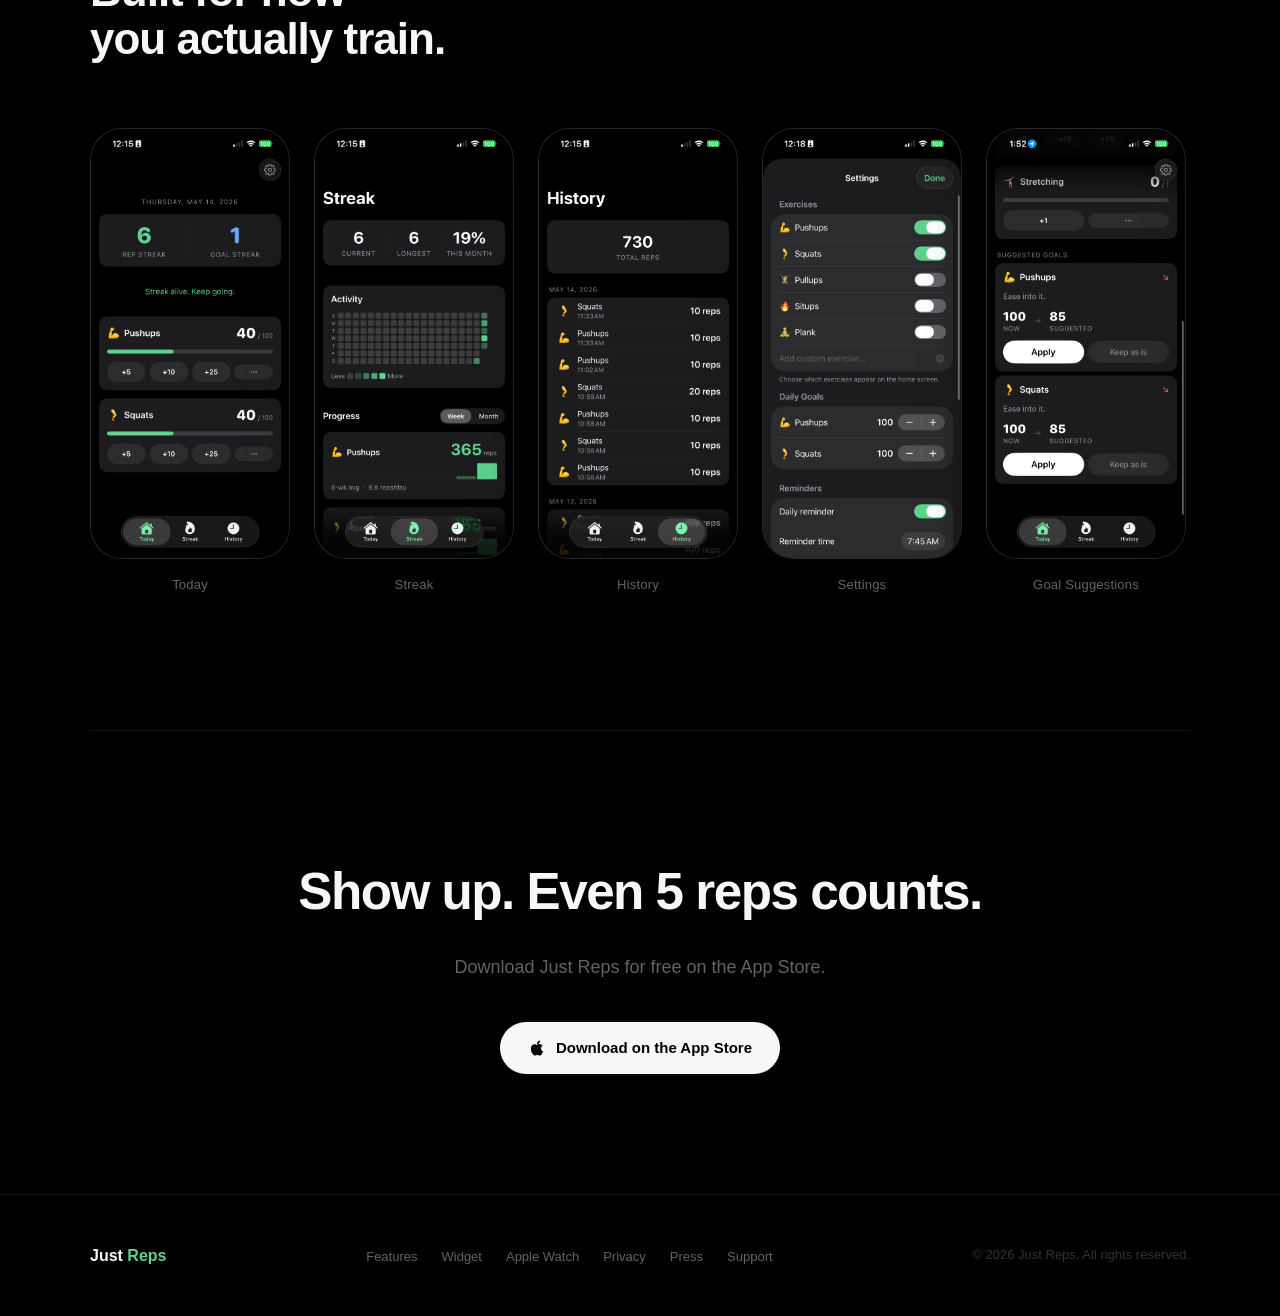
==== commit 49456f94: "Pulse tab, Progress tab, inline goal editing, and vibes trend (1.4 build 7) - PulseView/PulseViewMod" ====
--- a/docs/index.html
+++ b/docs/index.html
@@ -84,7 +84,7 @@
           <svg width="20" height="20" viewBox="0 0 24 24" fill="none" stroke="#5FD38D" stroke-width="2" stroke-linecap="round" stroke-linejoin="round"><polyline points="22 12 18 12 15 21 9 3 6 12 2 12"/></svg>
         </div>
         <div class="feature-name">Pulse — AI daily check-in</div>
-        <div class="feature-desc">A personal daily observation powered by Apple Intelligence. Pulse looks at your streak, today's weather, and your training load to give you a grounded, specific read on how to approach today's workout.</div>
+        <div class="feature-desc">A two-sentence daily observation powered by Apple Intelligence. Pulse looks at your streak, weather, and training load to give you a grounded, specific read on today. Tap Ask Pulse to chat about form, goals, recovery, or habit science — with your actual data as context.</div>
       </div>
 
       <div class="feature-card">
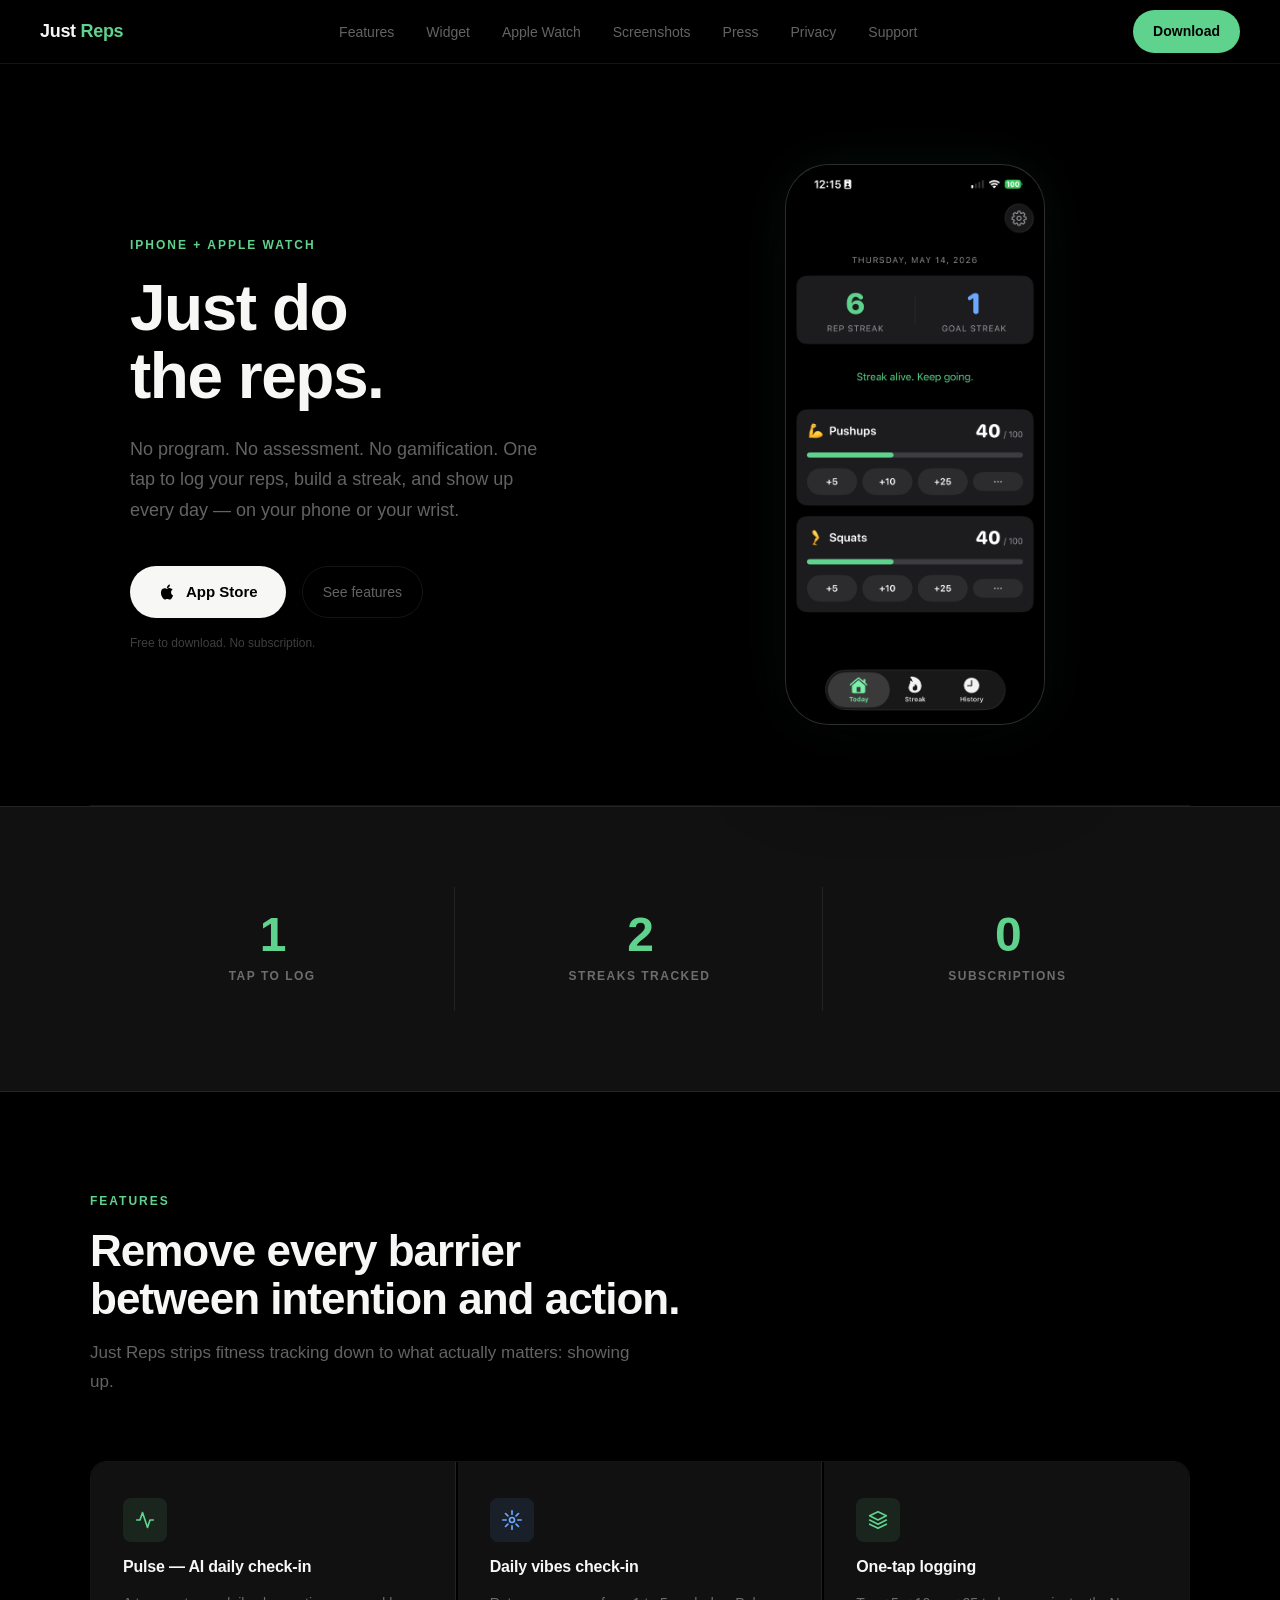
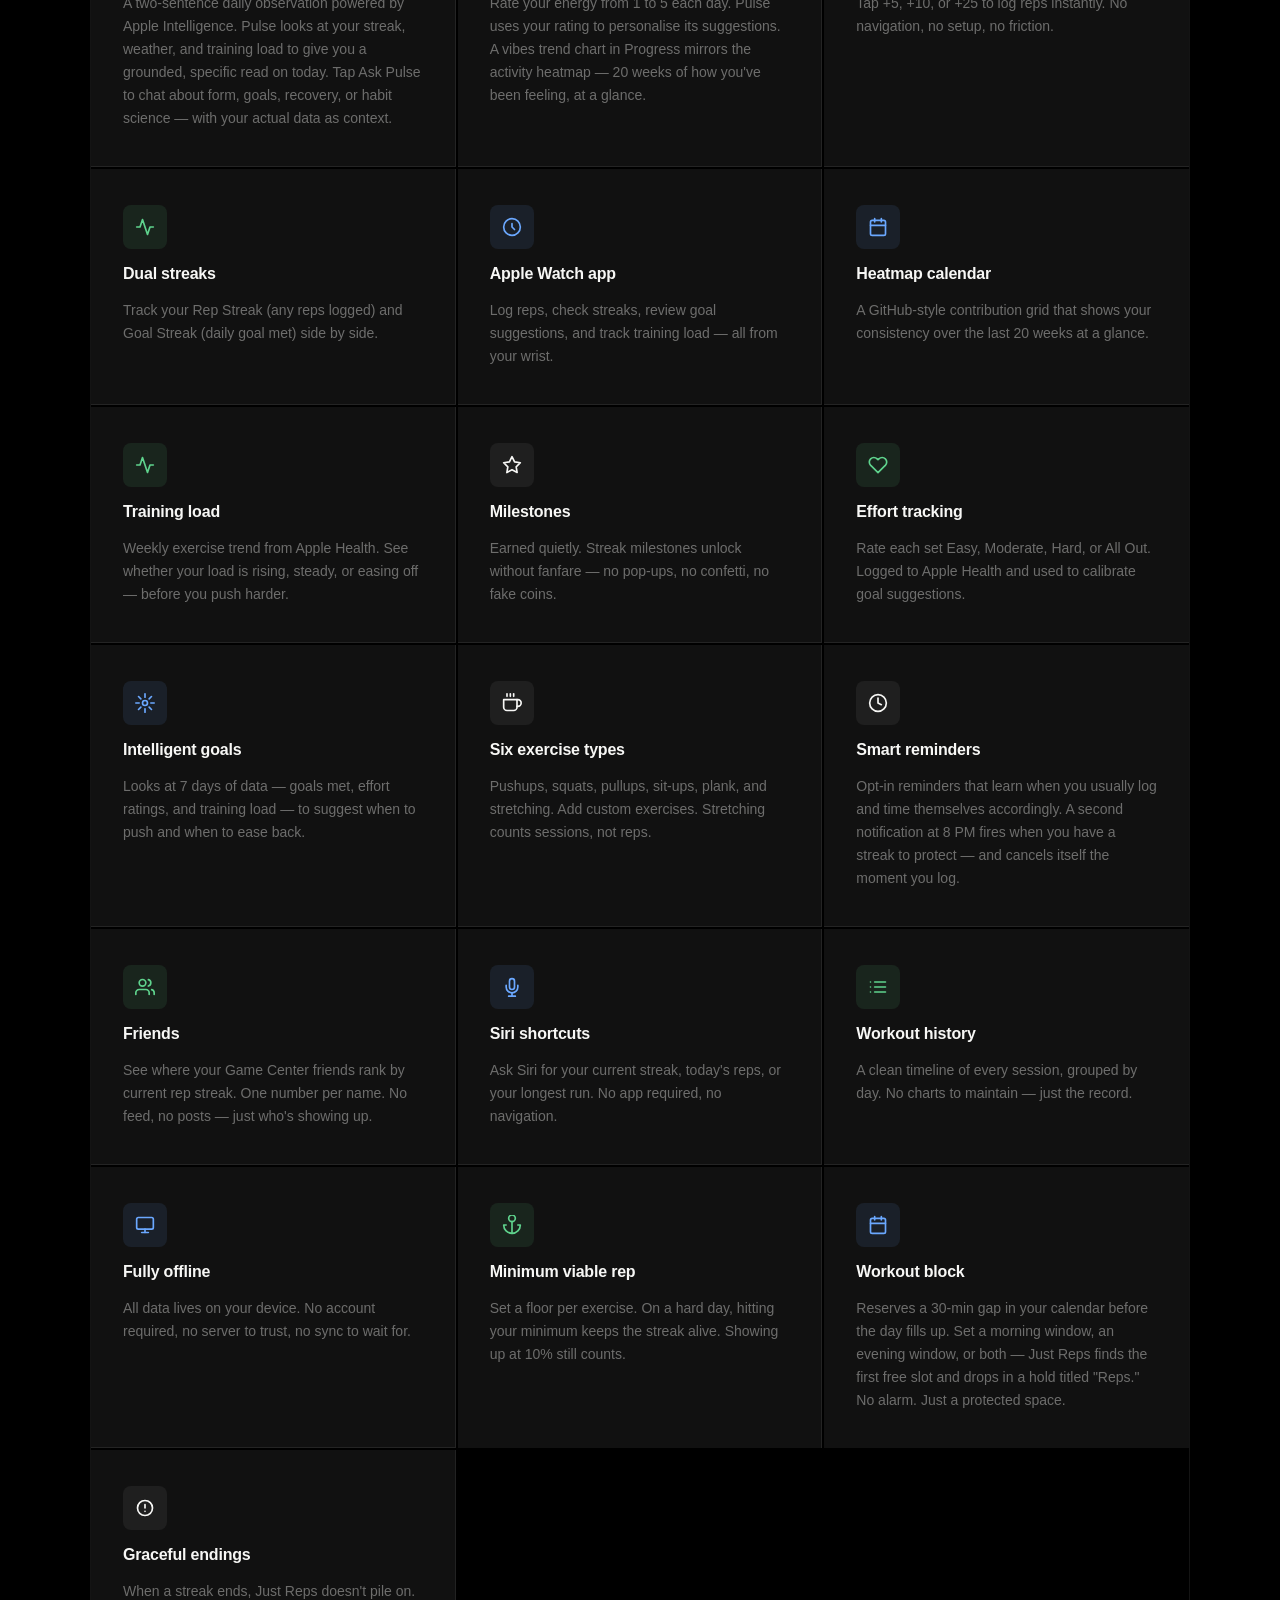
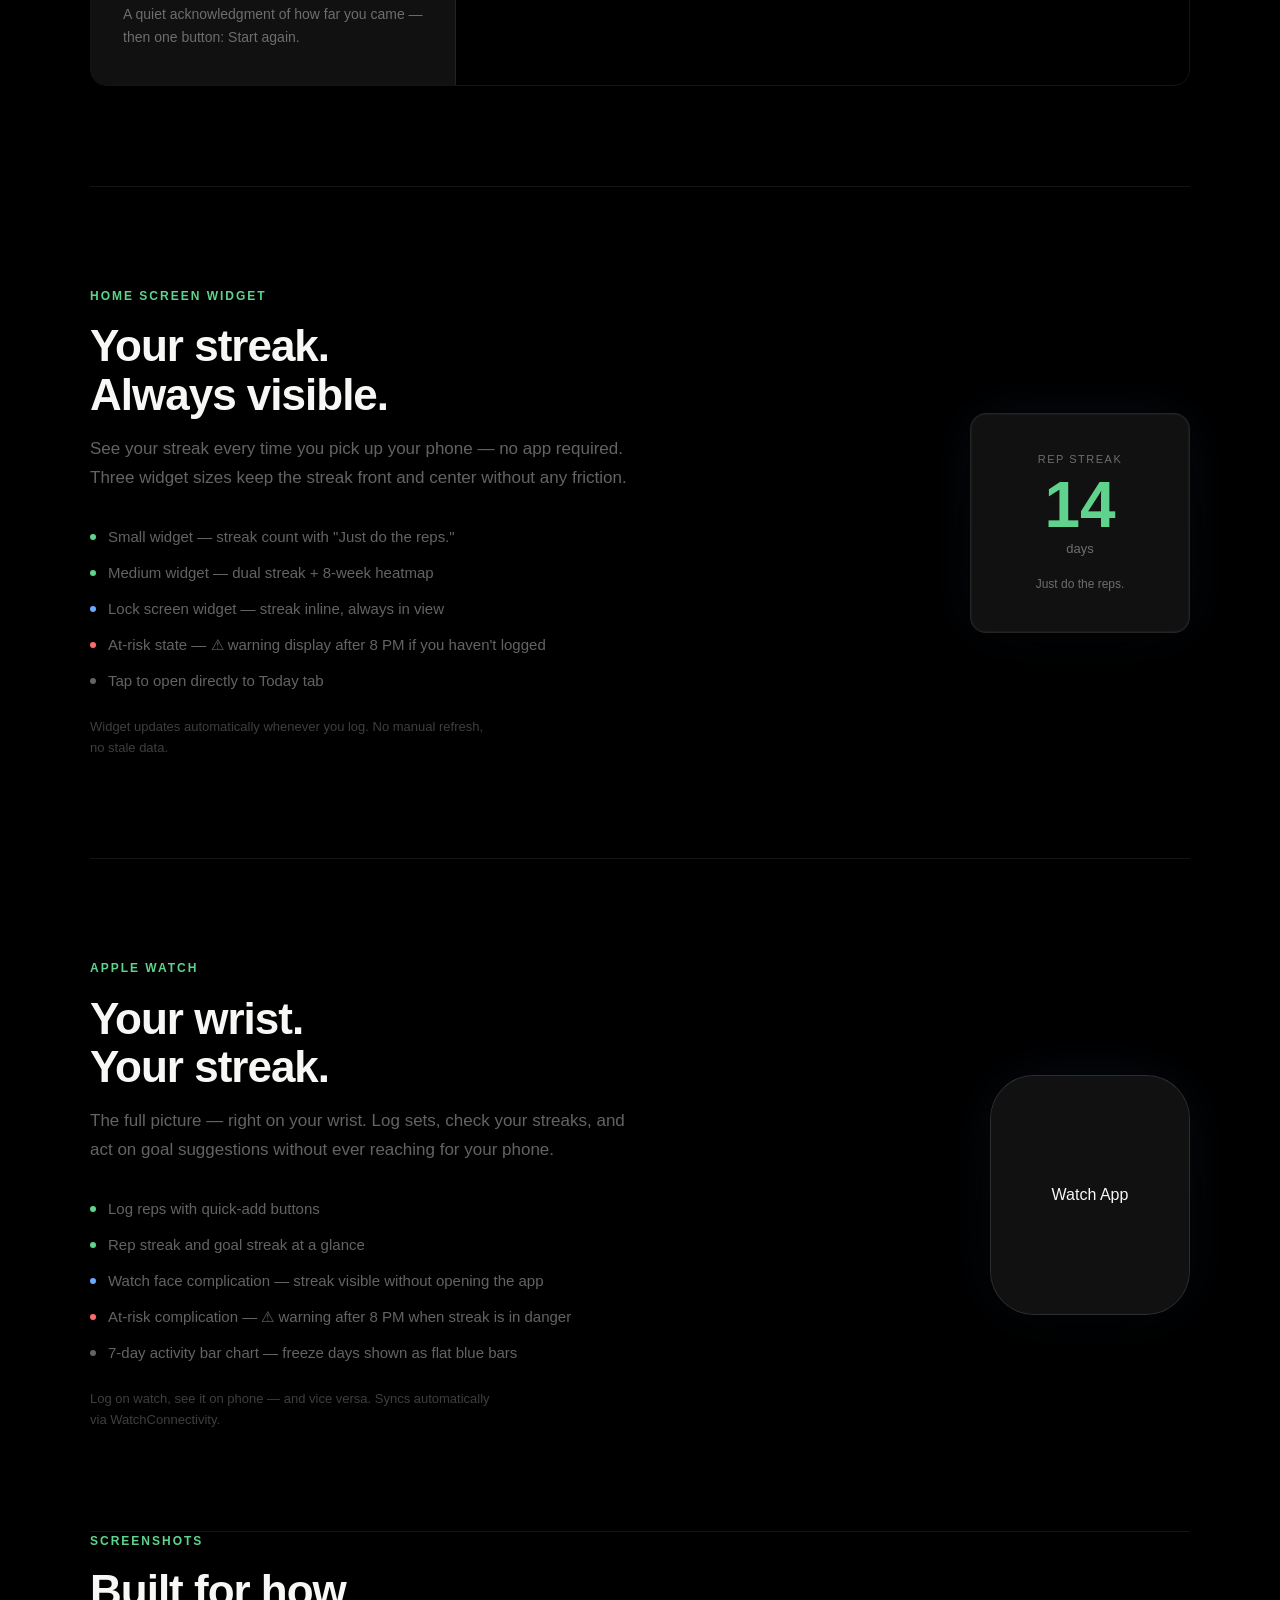
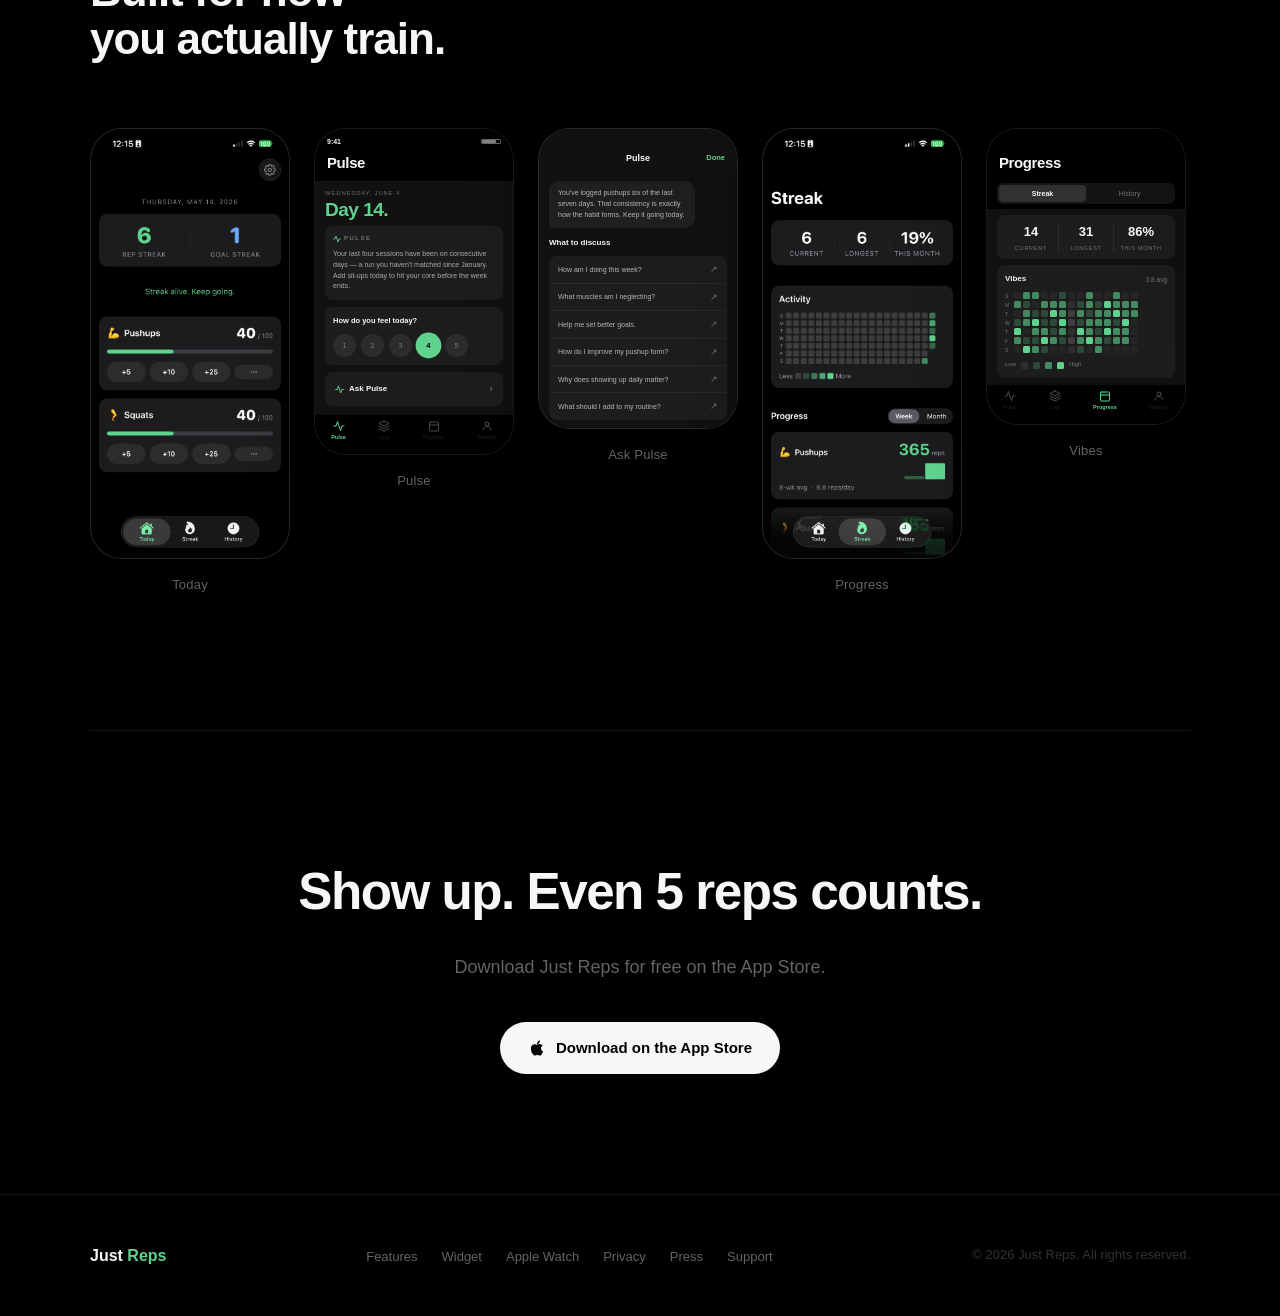
==== commit f47e6be9: "Expand screenshots section with 1.4 feature mockups Adds inline HTML mockups for Pulse, Ask Pulse, V" ====
--- a/docs/index.html
+++ b/docs/index.html
@@ -342,6 +342,7 @@
 
     <div class="screenshots-row">
 
+      <!-- Today -->
       <div class="screenshot-item">
         <div class="screenshot-phone">
           <img src="img/today.png" alt="Today screen with exercise cards">
@@ -349,20 +350,273 @@
         <span class="screenshot-caption">Today</span>
       </div>
 
+      <!-- Pulse — inline mockup -->
+      <div class="screenshot-item">
+        <div class="screenshot-phone" style="display:flex;flex-direction:column;overflow:hidden;background:#000;">
+          <div style="height:20px;background:#000;padding:5px 12px 0;display:flex;align-items:center;justify-content:space-between;flex-shrink:0;">
+            <div style="font-size:7px;font-weight:700;color:var(--off-white);">9:41</div>
+            <div style="width:20px;height:5px;border:1px solid rgba(255,255,255,0.4);border-radius:1.5px;position:relative;"><div style="position:absolute;top:0;left:0;width:75%;height:100%;background:rgba(255,255,255,0.5);border-radius:1px;"></div></div>
+          </div>
+          <div style="padding:2px 12px 6px;background:#000;flex-shrink:0;">
+            <div style="font-size:15px;font-weight:800;color:var(--off-white);letter-spacing:-0.4px;">Pulse</div>
+          </div>
+          <div style="flex:1;padding:8px 10px;background:#111;display:flex;flex-direction:column;gap:7px;overflow:hidden;">
+            <div>
+              <div style="font-size:6px;letter-spacing:0.8px;color:var(--muted);text-transform:uppercase;margin-bottom:2px;">Wednesday, June 4</div>
+              <div style="font-size:19px;font-weight:800;color:var(--green);line-height:1;letter-spacing:-0.5px;">Day 14.</div>
+            </div>
+            <div style="background:rgba(255,255,255,0.05);border-radius:8px;padding:8px;">
+              <div style="display:flex;align-items:center;gap:3px;margin-bottom:5px;">
+                <svg width="8" height="8" viewBox="0 0 24 24" fill="none" stroke="#5FD38D" stroke-width="2.5" stroke-linecap="round" stroke-linejoin="round"><polyline points="22 12 18 12 15 21 9 3 6 12 2 12"/></svg>
+                <div style="font-size:6px;font-weight:700;letter-spacing:1.5px;color:var(--muted);text-transform:uppercase;">Pulse</div>
+              </div>
+              <div style="font-size:7px;color:rgba(247,247,245,0.65);line-height:1.55;">Your last four sessions have been on consecutive days — a run you haven't matched since January. Add sit-ups today to hit your core before the week ends.</div>
+            </div>
+            <div style="background:rgba(255,255,255,0.05);border-radius:8px;padding:8px;">
+              <div style="font-size:7.5px;font-weight:700;color:var(--off-white);margin-bottom:7px;">How do you feel today?</div>
+              <div style="display:flex;gap:5px;">
+                <div style="width:23px;height:23px;border-radius:50%;background:rgba(255,255,255,0.07);display:flex;align-items:center;justify-content:center;font-size:7px;color:var(--muted);">1</div>
+                <div style="width:23px;height:23px;border-radius:50%;background:rgba(255,255,255,0.07);display:flex;align-items:center;justify-content:center;font-size:7px;color:var(--muted);">2</div>
+                <div style="width:23px;height:23px;border-radius:50%;background:rgba(255,255,255,0.07);display:flex;align-items:center;justify-content:center;font-size:7px;color:var(--muted);">3</div>
+                <div style="width:23px;height:23px;border-radius:50%;background:var(--green);display:flex;align-items:center;justify-content:center;font-size:7px;font-weight:700;color:#000;transform:scale(1.12);">4</div>
+                <div style="width:23px;height:23px;border-radius:50%;background:rgba(255,255,255,0.07);display:flex;align-items:center;justify-content:center;font-size:7px;color:var(--muted);">5</div>
+              </div>
+            </div>
+            <div style="background:rgba(255,255,255,0.05);border-radius:8px;padding:8px 10px;display:flex;align-items:center;justify-content:space-between;">
+              <div style="display:flex;align-items:center;gap:5px;">
+                <svg width="9" height="9" viewBox="0 0 24 24" fill="none" stroke="#5FD38D" stroke-width="2.5" stroke-linecap="round" stroke-linejoin="round"><polyline points="22 12 18 12 15 21 9 3 6 12 2 12"/></svg>
+                <div style="font-size:8px;font-weight:700;color:var(--off-white);">Ask Pulse</div>
+              </div>
+              <div style="font-size:11px;color:var(--muted);">›</div>
+            </div>
+          </div>
+          <div style="height:40px;background:rgba(0,0,0,0.95);border-top:1px solid rgba(255,255,255,0.06);display:flex;align-items:flex-start;justify-content:space-around;padding-top:5px;flex-shrink:0;">
+            <div style="display:flex;flex-direction:column;align-items:center;gap:1.5px;">
+              <svg width="12" height="12" viewBox="0 0 24 24" fill="none" stroke="#5FD38D" stroke-width="2" stroke-linecap="round" stroke-linejoin="round"><polyline points="22 12 18 12 15 21 9 3 6 12 2 12"/></svg>
+              <div style="font-size:5.5px;color:var(--green);font-weight:600;">Pulse</div>
+            </div>
+            <div style="display:flex;flex-direction:column;align-items:center;gap:1.5px;opacity:0.3;">
+              <svg width="12" height="12" viewBox="0 0 24 24" fill="none" stroke="#F7F7F5" stroke-width="2" stroke-linecap="round" stroke-linejoin="round"><path d="M12 2L2 7l10 5 10-5-10-5z"/><path d="M2 17l10 5 10-5"/><path d="M2 12l10 5 10-5"/></svg>
+              <div style="font-size:5.5px;color:var(--muted);">Log</div>
+            </div>
+            <div style="display:flex;flex-direction:column;align-items:center;gap:1.5px;opacity:0.3;">
+              <svg width="12" height="12" viewBox="0 0 24 24" fill="none" stroke="#F7F7F5" stroke-width="2" stroke-linecap="round" stroke-linejoin="round"><rect x="3" y="4" width="18" height="18" rx="2"/><line x1="3" y1="10" x2="21" y2="10"/></svg>
+              <div style="font-size:5.5px;color:var(--muted);">Progress</div>
+            </div>
+            <div style="display:flex;flex-direction:column;align-items:center;gap:1.5px;opacity:0.3;">
+              <svg width="12" height="12" viewBox="0 0 24 24" fill="none" stroke="#F7F7F5" stroke-width="2" stroke-linecap="round" stroke-linejoin="round"><circle cx="12" cy="8" r="4"/><path d="M4 20c0-4 3.6-7 8-7s8 3 8 7"/></svg>
+              <div style="font-size:5.5px;color:var(--muted);">Settings</div>
+            </div>
+          </div>
+        </div>
+        <span class="screenshot-caption">Pulse</span>
+      </div>
+
+      <!-- Ask Pulse — inline mockup -->
+      <div class="screenshot-item">
+        <div class="screenshot-phone" style="display:flex;flex-direction:column;overflow:hidden;background:#111;">
+          <div style="height:20px;background:#111;flex-shrink:0;"></div>
+          <div style="padding:2px 12px 8px;background:#111;flex-shrink:0;display:flex;align-items:center;justify-content:center;position:relative;">
+            <div style="font-size:9px;font-weight:700;color:var(--off-white);">Pulse</div>
+            <div style="position:absolute;right:12px;font-size:7.5px;font-weight:600;color:var(--green);">Done</div>
+          </div>
+          <div style="flex:1;padding:8px 10px;background:#111;display:flex;flex-direction:column;gap:7px;overflow:hidden;">
+            <div>
+              <div style="max-width:82%;background:rgba(255,255,255,0.06);border-radius:10px 10px 10px 3px;padding:7px 9px;">
+                <div style="font-size:7px;color:rgba(247,247,245,0.7);line-height:1.55;">You've logged pushups six of the last seven days. That consistency is exactly how the habit forms. Keep it going today.</div>
+              </div>
+            </div>
+            <div style="font-size:8px;font-weight:700;color:var(--off-white);margin-top:2px;">What to discuss</div>
+            <div style="background:rgba(255,255,255,0.05);border-radius:8px;overflow:hidden;flex-shrink:0;">
+              <div style="padding:6px 9px;border-bottom:1px solid rgba(255,255,255,0.05);display:flex;align-items:center;justify-content:space-between;">
+                <div style="font-size:7px;color:rgba(247,247,245,0.7);">How am I doing this week?</div>
+                <div style="font-size:9px;color:var(--muted);">↗</div>
+              </div>
+              <div style="padding:6px 9px;border-bottom:1px solid rgba(255,255,255,0.05);display:flex;align-items:center;justify-content:space-between;">
+                <div style="font-size:7px;color:rgba(247,247,245,0.7);">What muscles am I neglecting?</div>
+                <div style="font-size:9px;color:var(--muted);">↗</div>
+              </div>
+              <div style="padding:6px 9px;border-bottom:1px solid rgba(255,255,255,0.05);display:flex;align-items:center;justify-content:space-between;">
+                <div style="font-size:7px;color:rgba(247,247,245,0.7);">Help me set better goals.</div>
+                <div style="font-size:9px;color:var(--muted);">↗</div>
+              </div>
+              <div style="padding:6px 9px;border-bottom:1px solid rgba(255,255,255,0.05);display:flex;align-items:center;justify-content:space-between;">
+                <div style="font-size:7px;color:rgba(247,247,245,0.7);">How do I improve my pushup form?</div>
+                <div style="font-size:9px;color:var(--muted);">↗</div>
+              </div>
+              <div style="padding:6px 9px;border-bottom:1px solid rgba(255,255,255,0.05);display:flex;align-items:center;justify-content:space-between;">
+                <div style="font-size:7px;color:rgba(247,247,245,0.7);">Why does showing up daily matter?</div>
+                <div style="font-size:9px;color:var(--muted);">↗</div>
+              </div>
+              <div style="padding:6px 9px;display:flex;align-items:center;justify-content:space-between;">
+                <div style="font-size:7px;color:rgba(247,247,245,0.7);">What should I add to my routine?</div>
+                <div style="font-size:9px;color:var(--muted);">↗</div>
+              </div>
+            </div>
+          </div>
+        </div>
+        <span class="screenshot-caption">Ask Pulse</span>
+      </div>
+
+      <!-- Progress (existing image, renamed) -->
       <div class="screenshot-item">
         <div class="screenshot-phone">
-          <img src="img/streaks.png" alt="Streak view with heatmap calendar">
-        </div>
-        <span class="screenshot-caption">Streak</span>
-      </div>
-
+          <img src="img/streaks.png" alt="Progress screen with streak stats and heatmap">
+        </div>
+        <span class="screenshot-caption">Progress</span>
+      </div>
+
+      <!-- Vibes Trend — inline mockup -->
+      <div class="screenshot-item">
+        <div class="screenshot-phone" style="display:flex;flex-direction:column;overflow:hidden;background:#000;">
+          <div style="height:20px;background:#000;flex-shrink:0;"></div>
+          <div style="padding:2px 12px 5px;background:#000;flex-shrink:0;">
+            <div style="font-size:15px;font-weight:800;color:var(--off-white);letter-spacing:-0.4px;">Progress</div>
+          </div>
+          <div style="padding:3px 10px 5px;background:#000;flex-shrink:0;">
+            <div style="background:rgba(255,255,255,0.08);border-radius:6px;padding:2px;display:flex;">
+              <div style="flex:1;background:rgba(255,255,255,0.12);border-radius:4px;padding:3px;text-align:center;font-size:7px;font-weight:600;color:var(--off-white);">Streak</div>
+              <div style="flex:1;padding:3px;text-align:center;font-size:7px;color:var(--muted);">History</div>
+            </div>
+          </div>
+          <div style="flex:1;padding:6px 10px;background:#111;display:flex;flex-direction:column;gap:6px;overflow:hidden;">
+            <div style="background:rgba(255,255,255,0.05);border-radius:8px;padding:7px;display:flex;">
+              <div style="flex:1;text-align:center;border-right:1px solid rgba(255,255,255,0.07);">
+                <div style="font-size:13px;font-weight:800;color:var(--off-white);">14</div>
+                <div style="font-size:5.5px;letter-spacing:0.7px;color:var(--muted);text-transform:uppercase;margin-top:1px;">Current</div>
+              </div>
+              <div style="flex:1;text-align:center;border-right:1px solid rgba(255,255,255,0.07);">
+                <div style="font-size:13px;font-weight:800;color:var(--off-white);">31</div>
+                <div style="font-size:5.5px;letter-spacing:0.7px;color:var(--muted);text-transform:uppercase;margin-top:1px;">Longest</div>
+              </div>
+              <div style="flex:1;text-align:center;">
+                <div style="font-size:13px;font-weight:800;color:var(--off-white);">86%</div>
+                <div style="font-size:5.5px;letter-spacing:0.7px;color:var(--muted);text-transform:uppercase;margin-top:1px;">This Month</div>
+              </div>
+            </div>
+            <div style="background:rgba(255,255,255,0.05);border-radius:8px;padding:8px;">
+              <div style="display:flex;align-items:center;justify-content:space-between;margin-bottom:6px;">
+                <div style="font-size:8px;font-weight:700;color:var(--off-white);">Vibes</div>
+                <div style="font-size:6.5px;color:var(--muted);">3.8 avg</div>
+              </div>
+              <div style="display:flex;gap:2px;align-items:flex-start;">
+                <div style="display:flex;flex-direction:column;gap:2px;margin-right:2px;padding-top:1px;">
+                  <div style="font-size:5px;color:var(--muted);height:7px;line-height:7px;">S</div>
+                  <div style="font-size:5px;color:var(--muted);height:7px;line-height:7px;">M</div>
+                  <div style="font-size:5px;color:var(--muted);height:7px;line-height:7px;">T</div>
+                  <div style="font-size:5px;color:var(--muted);height:7px;line-height:7px;">W</div>
+                  <div style="font-size:5px;color:var(--muted);height:7px;line-height:7px;">T</div>
+                  <div style="font-size:5px;color:var(--muted);height:7px;line-height:7px;">F</div>
+                  <div style="font-size:5px;color:var(--muted);height:7px;line-height:7px;">S</div>
+                </div>
+                <div style="display:flex;gap:2px;">
+                  <div style="display:flex;flex-direction:column;gap:2px;"><div style="width:7px;height:7px;border-radius:1.5px;background:rgba(255,255,255,0.04);"></div><div style="width:7px;height:7px;border-radius:1.5px;background:rgba(95,211,141,0.6);"></div><div style="width:7px;height:7px;border-radius:1.5px;background:rgba(255,255,255,0.04);"></div><div style="width:7px;height:7px;border-radius:1.5px;background:rgba(95,211,141,0.25);"></div><div style="width:7px;height:7px;border-radius:1.5px;background:#5FD38D;"></div><div style="width:7px;height:7px;border-radius:1.5px;background:rgba(95,211,141,0.6);"></div><div style="width:7px;height:7px;border-radius:1.5px;background:rgba(255,255,255,0.04);"></div></div>
+                  <div style="display:flex;flex-direction:column;gap:2px;"><div style="width:7px;height:7px;border-radius:1.5px;background:rgba(95,211,141,0.6);"></div><div style="width:7px;height:7px;border-radius:1.5px;background:rgba(95,211,141,0.25);"></div><div style="width:7px;height:7px;border-radius:1.5px;background:rgba(95,211,141,0.6);"></div><div style="width:7px;height:7px;border-radius:1.5px;background:rgba(95,211,141,0.6);"></div><div style="width:7px;height:7px;border-radius:1.5px;background:rgba(255,255,255,0.04);"></div><div style="width:7px;height:7px;border-radius:1.5px;background:rgba(95,211,141,0.25);"></div><div style="width:7px;height:7px;border-radius:1.5px;background:#5FD38D;"></div></div>
+                  <div style="display:flex;flex-direction:column;gap:2px;"><div style="width:7px;height:7px;border-radius:1.5px;background:rgba(95,211,141,0.6);"></div><div style="width:7px;height:7px;border-radius:1.5px;background:rgba(255,255,255,0.04);"></div><div style="width:7px;height:7px;border-radius:1.5px;background:rgba(95,211,141,0.25);"></div><div style="width:7px;height:7px;border-radius:1.5px;background:#5FD38D;"></div><div style="width:7px;height:7px;border-radius:1.5px;background:rgba(95,211,141,0.6);"></div><div style="width:7px;height:7px;border-radius:1.5px;background:rgba(95,211,141,0.25);"></div><div style="width:7px;height:7px;border-radius:1.5px;background:rgba(95,211,141,0.6);"></div></div>
+                  <div style="display:flex;flex-direction:column;gap:2px;"><div style="width:7px;height:7px;border-radius:1.5px;background:rgba(255,255,255,0.04);"></div><div style="width:7px;height:7px;border-radius:1.5px;background:rgba(95,211,141,0.6);"></div><div style="width:7px;height:7px;border-radius:1.5px;background:rgba(95,211,141,0.25);"></div><div style="width:7px;height:7px;border-radius:1.5px;background:rgba(95,211,141,0.25);"></div><div style="width:7px;height:7px;border-radius:1.5px;background:rgba(95,211,141,0.6);"></div><div style="width:7px;height:7px;border-radius:1.5px;background:#5FD38D;"></div><div style="width:7px;height:7px;border-radius:1.5px;background:rgba(95,211,141,0.25);"></div></div>
+                  <div style="display:flex;flex-direction:column;gap:2px;"><div style="width:7px;height:7px;border-radius:1.5px;background:rgba(255,255,255,0.04);"></div><div style="width:7px;height:7px;border-radius:1.5px;background:rgba(95,211,141,0.6);"></div><div style="width:7px;height:7px;border-radius:1.5px;background:#5FD38D;"></div><div style="width:7px;height:7px;border-radius:1.5px;background:rgba(95,211,141,0.25);"></div><div style="width:7px;height:7px;border-radius:1.5px;background:rgba(95,211,141,0.25);"></div><div style="width:7px;height:7px;border-radius:1.5px;background:rgba(95,211,141,0.6);"></div><div style="width:7px;height:7px;border-radius:1.5px;background:rgba(255,255,255,0.04);"></div></div>
+                  <div style="display:flex;flex-direction:column;gap:2px;"><div style="width:7px;height:7px;border-radius:1.5px;background:rgba(95,211,141,0.25);"></div><div style="width:7px;height:7px;border-radius:1.5px;background:rgba(95,211,141,0.6);"></div><div style="width:7px;height:7px;border-radius:1.5px;background:rgba(95,211,141,0.6);"></div><div style="width:7px;height:7px;border-radius:1.5px;background:#5FD38D;"></div><div style="width:7px;height:7px;border-radius:1.5px;background:rgba(95,211,141,0.6);"></div><div style="width:7px;height:7px;border-radius:1.5px;background:rgba(95,211,141,0.25);"></div><div style="width:7px;height:7px;border-radius:1.5px;background:rgba(255,255,255,0.04);"></div></div>
+                  <div style="display:flex;flex-direction:column;gap:2px;"><div style="width:7px;height:7px;border-radius:1.5px;background:rgba(255,255,255,0.04);"></div><div style="width:7px;height:7px;border-radius:1.5px;background:rgba(255,255,255,0.08);"></div><div style="width:7px;height:7px;border-radius:1.5px;background:rgba(255,255,255,0.15);"></div><div style="width:7px;height:7px;border-radius:1.5px;background:rgba(255,255,255,0.15);"></div><div style="width:7px;height:7px;border-radius:1.5px;background:rgba(255,255,255,0.08);"></div><div style="width:7px;height:7px;border-radius:1.5px;background:rgba(255,255,255,0.15);"></div><div style="width:7px;height:7px;border-radius:1.5px;background:rgba(255,255,255,0.08);"></div></div>
+                  <div style="display:flex;flex-direction:column;gap:2px;"><div style="width:7px;height:7px;border-radius:1.5px;background:rgba(255,255,255,0.04);"></div><div style="width:7px;height:7px;border-radius:1.5px;background:rgba(95,211,141,0.25);"></div><div style="width:7px;height:7px;border-radius:1.5px;background:rgba(95,211,141,0.6);"></div><div style="width:7px;height:7px;border-radius:1.5px;background:rgba(95,211,141,0.25);"></div><div style="width:7px;height:7px;border-radius:1.5px;background:#5FD38D;"></div><div style="width:7px;height:7px;border-radius:1.5px;background:rgba(95,211,141,0.6);"></div><div style="width:7px;height:7px;border-radius:1.5px;background:rgba(95,211,141,0.25);"></div></div>
+                  <div style="display:flex;flex-direction:column;gap:2px;"><div style="width:7px;height:7px;border-radius:1.5px;background:rgba(95,211,141,0.6);"></div><div style="width:7px;height:7px;border-radius:1.5px;background:rgba(95,211,141,0.6);"></div><div style="width:7px;height:7px;border-radius:1.5px;background:rgba(95,211,141,0.25);"></div><div style="width:7px;height:7px;border-radius:1.5px;background:rgba(95,211,141,0.6);"></div><div style="width:7px;height:7px;border-radius:1.5px;background:rgba(95,211,141,0.6);"></div><div style="width:7px;height:7px;border-radius:1.5px;background:#5FD38D;"></div><div style="width:7px;height:7px;border-radius:1.5px;background:rgba(255,255,255,0.04);"></div></div>
+                  <div style="display:flex;flex-direction:column;gap:2px;"><div style="width:7px;height:7px;border-radius:1.5px;background:rgba(255,255,255,0.04);"></div><div style="width:7px;height:7px;border-radius:1.5px;background:rgba(95,211,141,0.25);"></div><div style="width:7px;height:7px;border-radius:1.5px;background:rgba(95,211,141,0.6);"></div><div style="width:7px;height:7px;border-radius:1.5px;background:rgba(95,211,141,0.6);"></div><div style="width:7px;height:7px;border-radius:1.5px;background:rgba(95,211,141,0.25);"></div><div style="width:7px;height:7px;border-radius:1.5px;background:rgba(95,211,141,0.6);"></div><div style="width:7px;height:7px;border-radius:1.5px;background:rgba(95,211,141,0.6);"></div></div>
+                  <div style="display:flex;flex-direction:column;gap:2px;"><div style="width:7px;height:7px;border-radius:1.5px;background:rgba(255,255,255,0.04);"></div><div style="width:7px;height:7px;border-radius:1.5px;background:#5FD38D;"></div><div style="width:7px;height:7px;border-radius:1.5px;background:rgba(95,211,141,0.6);"></div><div style="width:7px;height:7px;border-radius:1.5px;background:rgba(95,211,141,0.6);"></div><div style="width:7px;height:7px;border-radius:1.5px;background:#5FD38D;"></div><div style="width:7px;height:7px;border-radius:1.5px;background:rgba(95,211,141,0.25);"></div><div style="width:7px;height:7px;border-radius:1.5px;background:rgba(255,255,255,0.04);"></div></div>
+                  <div style="display:flex;flex-direction:column;gap:2px;"><div style="width:7px;height:7px;border-radius:1.5px;background:rgba(95,211,141,0.6);"></div><div style="width:7px;height:7px;border-radius:1.5px;background:rgba(95,211,141,0.6);"></div><div style="width:7px;height:7px;border-radius:1.5px;background:#5FD38D;"></div><div style="width:7px;height:7px;border-radius:1.5px;background:rgba(95,211,141,0.25);"></div><div style="width:7px;height:7px;border-radius:1.5px;background:rgba(95,211,141,0.6);"></div><div style="width:7px;height:7px;border-radius:1.5px;background:rgba(95,211,141,0.6);"></div><div style="width:7px;height:7px;border-radius:1.5px;background:rgba(255,255,255,0.04);"></div></div>
+                  <div style="display:flex;flex-direction:column;gap:2px;"><div style="width:7px;height:7px;border-radius:1.5px;background:rgba(255,255,255,0.04);"></div><div style="width:7px;height:7px;border-radius:1.5px;background:rgba(95,211,141,0.6);"></div><div style="width:7px;height:7px;border-radius:1.5px;background:rgba(95,211,141,0.6);"></div><div style="width:7px;height:7px;border-radius:1.5px;background:#5FD38D;"></div><div style="width:7px;height:7px;border-radius:1.5px;background:rgba(95,211,141,0.6);"></div><div style="width:7px;height:7px;border-radius:1.5px;background:rgba(95,211,141,0.6);"></div><div style="width:7px;height:7px;border-radius:1.5px;background:rgba(255,255,255,0.04);"></div></div>
+                  <div style="display:flex;flex-direction:column;gap:2px;"><div style="width:7px;height:7px;border-radius:1.5px;background:rgba(255,255,255,0.04);"></div><div style="width:7px;height:7px;border-radius:1.5px;background:rgba(95,211,141,0.6);"></div><div style="width:7px;height:7px;border-radius:1.5px;background:rgba(95,211,141,0.6);"></div><div style="width:7px;height:7px;border-radius:1.5px;background:rgba(255,255,255,0.04);"></div><div style="width:7px;height:7px;border-radius:1.5px;background:rgba(255,255,255,0.04);"></div><div style="width:7px;height:7px;border-radius:1.5px;background:rgba(255,255,255,0.04);"></div><div style="width:7px;height:7px;border-radius:1.5px;background:rgba(255,255,255,0.04);"></div></div>
+                </div>
+              </div>
+              <div style="display:flex;align-items:center;gap:5px;margin-top:6px;">
+                <div style="font-size:6px;color:var(--muted);">Low</div>
+                <div style="width:7px;height:7px;border-radius:1.5px;background:rgba(255,255,255,0.08);"></div>
+                <div style="width:7px;height:7px;border-radius:1.5px;background:rgba(95,211,141,0.25);"></div>
+                <div style="width:7px;height:7px;border-radius:1.5px;background:rgba(95,211,141,0.6);"></div>
+                <div style="width:7px;height:7px;border-radius:1.5px;background:#5FD38D;"></div>
+                <div style="font-size:6px;color:var(--muted);">High</div>
+              </div>
+            </div>
+          </div>
+          <div style="height:40px;background:rgba(0,0,0,0.95);border-top:1px solid rgba(255,255,255,0.06);display:flex;align-items:flex-start;justify-content:space-around;padding-top:5px;flex-shrink:0;">
+            <div style="display:flex;flex-direction:column;align-items:center;gap:1.5px;opacity:0.3;">
+              <svg width="12" height="12" viewBox="0 0 24 24" fill="none" stroke="#F7F7F5" stroke-width="2" stroke-linecap="round" stroke-linejoin="round"><polyline points="22 12 18 12 15 21 9 3 6 12 2 12"/></svg>
+              <div style="font-size:5.5px;color:var(--muted);">Pulse</div>
+            </div>
+            <div style="display:flex;flex-direction:column;align-items:center;gap:1.5px;opacity:0.3;">
+              <svg width="12" height="12" viewBox="0 0 24 24" fill="none" stroke="#F7F7F5" stroke-width="2" stroke-linecap="round" stroke-linejoin="round"><path d="M12 2L2 7l10 5 10-5-10-5z"/><path d="M2 17l10 5 10-5"/><path d="M2 12l10 5 10-5"/></svg>
+              <div style="font-size:5.5px;color:var(--muted);">Log</div>
+            </div>
+            <div style="display:flex;flex-direction:column;align-items:center;gap:1.5px;">
+              <svg width="12" height="12" viewBox="0 0 24 24" fill="none" stroke="#5FD38D" stroke-width="2" stroke-linecap="round" stroke-linejoin="round"><rect x="3" y="4" width="18" height="18" rx="2"/><line x1="3" y1="10" x2="21" y2="10"/></svg>
+              <div style="font-size:5.5px;color:var(--green);font-weight:600;">Progress</div>
+            </div>
+            <div style="display:flex;flex-direction:column;align-items:center;gap:1.5px;opacity:0.3;">
+              <svg width="12" height="12" viewBox="0 0 24 24" fill="none" stroke="#F7F7F5" stroke-width="2" stroke-linecap="round" stroke-linejoin="round"><circle cx="12" cy="8" r="4"/><path d="M4 20c0-4 3.6-7 8-7s8 3 8 7"/></svg>
+              <div style="font-size:5.5px;color:var(--muted);">Settings</div>
+            </div>
+          </div>
+        </div>
+        <span class="screenshot-caption">Vibes</span>
+      </div>
+
+      <!-- Inline Goal Editing — inline mockup -->
+      <div class="screenshot-item">
+        <div class="screenshot-phone" style="display:flex;flex-direction:column;overflow:hidden;background:#000;">
+          <div style="height:20px;background:#000;flex-shrink:0;"></div>
+          <div style="padding:2px 12px 5px;background:#000;flex-shrink:0;">
+            <div style="font-size:15px;font-weight:800;color:var(--off-white);letter-spacing:-0.4px;">Log</div>
+          </div>
+          <div style="flex:1;padding:6px 10px;background:#111;display:flex;flex-direction:column;gap:6px;overflow:hidden;position:relative;">
+            <div style="background:rgba(255,255,255,0.05);border-radius:8px;padding:8px;opacity:0.4;">
+              <div style="display:flex;align-items:center;justify-content:space-between;margin-bottom:6px;">
+                <div style="font-size:8.5px;font-weight:700;color:var(--off-white);">Pushups</div>
+                <div style="display:flex;align-items:baseline;gap:3px;">
+                  <div style="font-size:16px;font-weight:800;color:var(--green);">42</div>
+                  <div style="font-size:7px;color:var(--muted);">/ 50</div>
+                </div>
+              </div>
+              <div style="height:5px;background:rgba(255,255,255,0.08);border-radius:3px;overflow:hidden;margin-bottom:7px;">
+                <div style="height:100%;width:84%;background:var(--green);border-radius:3px;"></div>
+              </div>
+              <div style="display:flex;gap:4px;">
+                <div style="flex:1;padding:5px;background:rgba(255,255,255,0.06);border-radius:20px;text-align:center;font-size:7px;font-weight:600;color:var(--off-white);">+5</div>
+                <div style="flex:1;padding:5px;background:rgba(255,255,255,0.06);border-radius:20px;text-align:center;font-size:7px;font-weight:600;color:var(--off-white);">+10</div>
+                <div style="flex:1;padding:5px;background:rgba(255,255,255,0.06);border-radius:20px;text-align:center;font-size:7px;font-weight:600;color:var(--off-white);">+25</div>
+                <div style="flex:1;padding:5px;background:rgba(255,255,255,0.06);border-radius:20px;text-align:center;font-size:7px;color:var(--muted);">···</div>
+              </div>
+            </div>
+            <!-- Sheet overlay -->
+            <div style="position:absolute;bottom:0;left:0;right:0;background:#1c1c1e;border-radius:12px 12px 0 0;padding:10px;box-shadow:0 -10px 30px rgba(0,0,0,0.5);">
+              <div style="width:28px;height:3px;background:rgba(255,255,255,0.2);border-radius:2px;margin:0 auto 10px;"></div>
+              <div style="font-size:8.5px;font-weight:700;color:var(--off-white);margin-bottom:8px;text-align:center;">Daily goal · Pushups</div>
+              <div style="display:grid;grid-template-columns:repeat(3,1fr);gap:4px;margin-bottom:8px;">
+                <div style="padding:5px;background:rgba(255,255,255,0.06);border-radius:20px;text-align:center;font-size:6.5px;color:var(--muted);">25 reps</div>
+                <div style="padding:5px;background:rgba(255,255,255,0.06);border-radius:20px;text-align:center;font-size:6.5px;color:var(--muted);">50 reps</div>
+                <div style="padding:5px;background:rgba(95,211,141,0.15);border-radius:20px;text-align:center;font-size:6.5px;color:var(--green);border:1px solid rgba(95,211,141,0.3);">75 reps</div>
+                <div style="padding:5px;background:rgba(255,255,255,0.06);border-radius:20px;text-align:center;font-size:6.5px;color:var(--muted);">100 reps</div>
+                <div style="padding:5px;background:rgba(255,255,255,0.06);border-radius:20px;text-align:center;font-size:6.5px;color:var(--muted);">150 reps</div>
+                <div style="padding:5px;background:rgba(255,255,255,0.06);border-radius:20px;text-align:center;font-size:6.5px;color:var(--muted);">200 reps</div>
+              </div>
+              <div style="display:flex;align-items:center;gap:6px;">
+                <div style="width:40px;padding:5px;background:rgba(255,255,255,0.08);border-radius:5px;text-align:center;font-size:11px;font-weight:800;color:var(--off-white);">75</div>
+                <div style="font-size:7px;color:var(--muted);">reps</div>
+                <div style="flex:1;"></div>
+                <div style="padding:5px 10px;background:rgba(255,255,255,0.06);border-radius:20px;font-size:7px;font-weight:600;color:var(--muted);">Set goal</div>
+              </div>
+            </div>
+          </div>
+        </div>
+        <span class="screenshot-caption">Goal Editing</span>
+      </div>
+
+      <!-- Goal suggestions -->
       <div class="screenshot-item">
         <div class="screenshot-phone">
-          <img src="img/history.png" alt="History timeline grouped by day">
-        </div>
-        <span class="screenshot-caption">History</span>
-      </div>
-
+          <img src="img/goal_suggestions.png" alt="Goal suggestions based on training data">
+        </div>
+        <span class="screenshot-caption">Goal Suggestions</span>
+      </div>
+
+      <!-- Settings -->
       <div class="screenshot-item">
         <div class="screenshot-phone">
           <img src="img/settings.png" alt="Settings screen">
@@ -370,20 +624,7 @@
         <span class="screenshot-caption">Settings</span>
       </div>
 
-      <div class="screenshot-item">
-        <div class="screenshot-phone">
-          <img src="img/goal_suggestions.png" alt="Goal suggestions based on training data">
-        </div>
-        <span class="screenshot-caption">Goal Suggestions</span>
-      </div>
-
-      <div class="screenshot-item">
-        <div class="screenshot-watch">
-          <img src="img/watch.png" alt="Apple Watch app showing streaks">
-        </div>
-        <span class="screenshot-caption">Apple Watch</span>
-      </div>
-
+      <!-- Widget -->
       <div class="screenshot-item">
         <div class="screenshot-phone" style="display: flex; align-items: center; justify-content: center; background: var(--dark-bg);">
           <div style="text-align: center; padding: 24px;">
@@ -394,6 +635,14 @@
           </div>
         </div>
         <span class="screenshot-caption">Widget</span>
+      </div>
+
+      <!-- Apple Watch -->
+      <div class="screenshot-item">
+        <div class="screenshot-watch">
+          <img src="img/watch.png" alt="Apple Watch app showing streaks">
+        </div>
+        <span class="screenshot-caption">Apple Watch</span>
       </div>
 
     </div>
